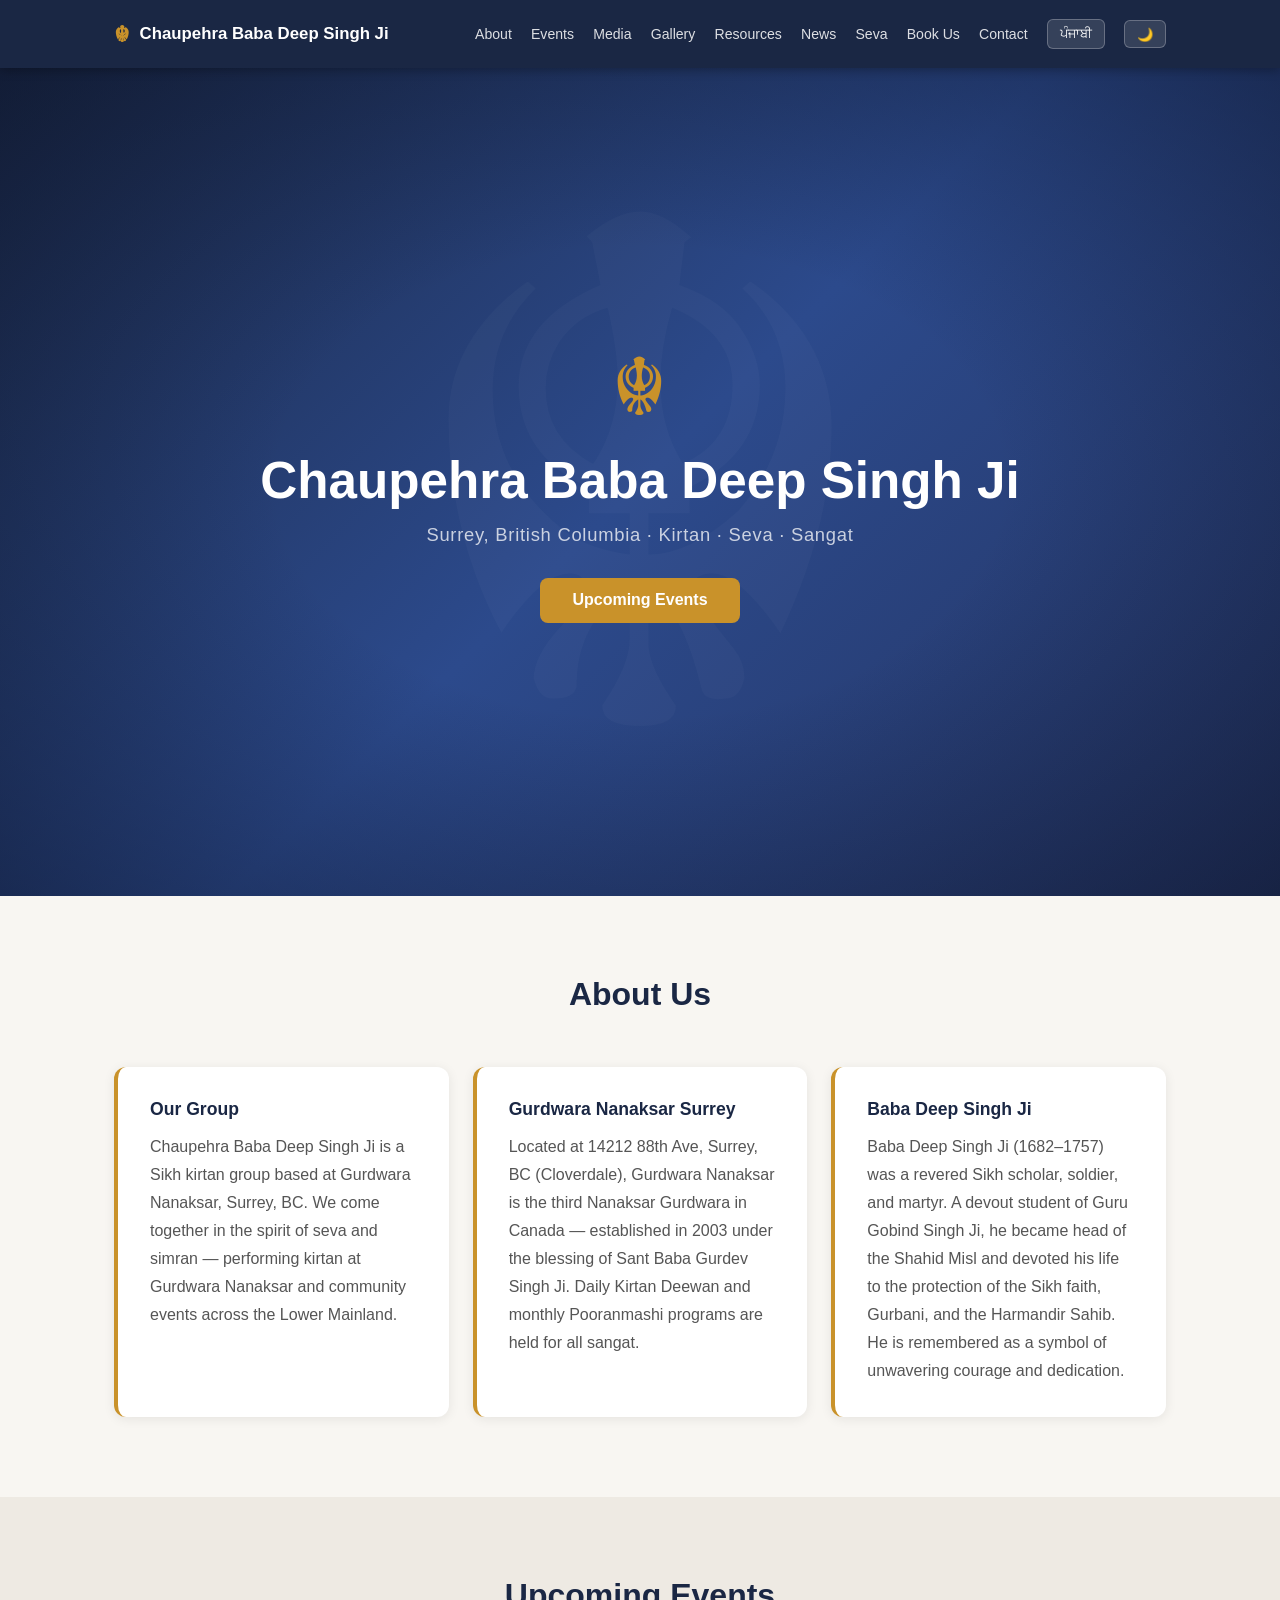
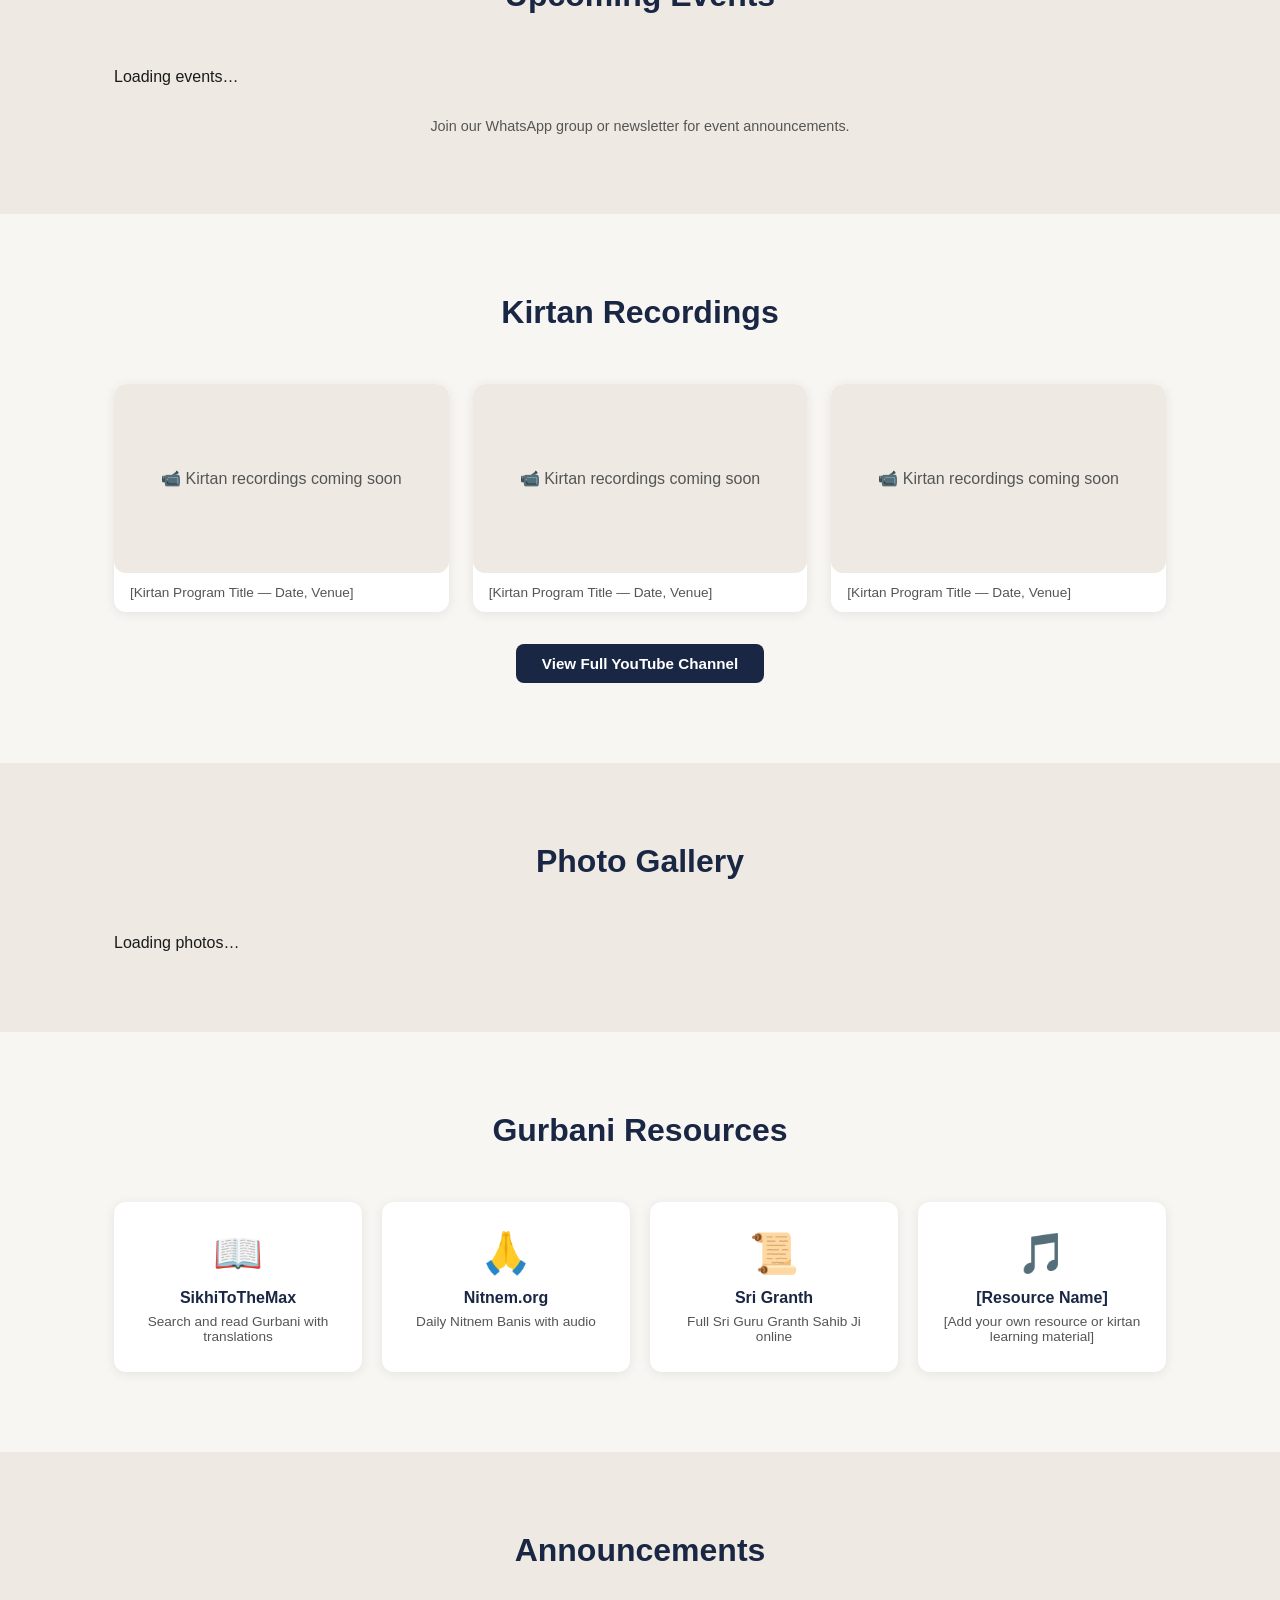
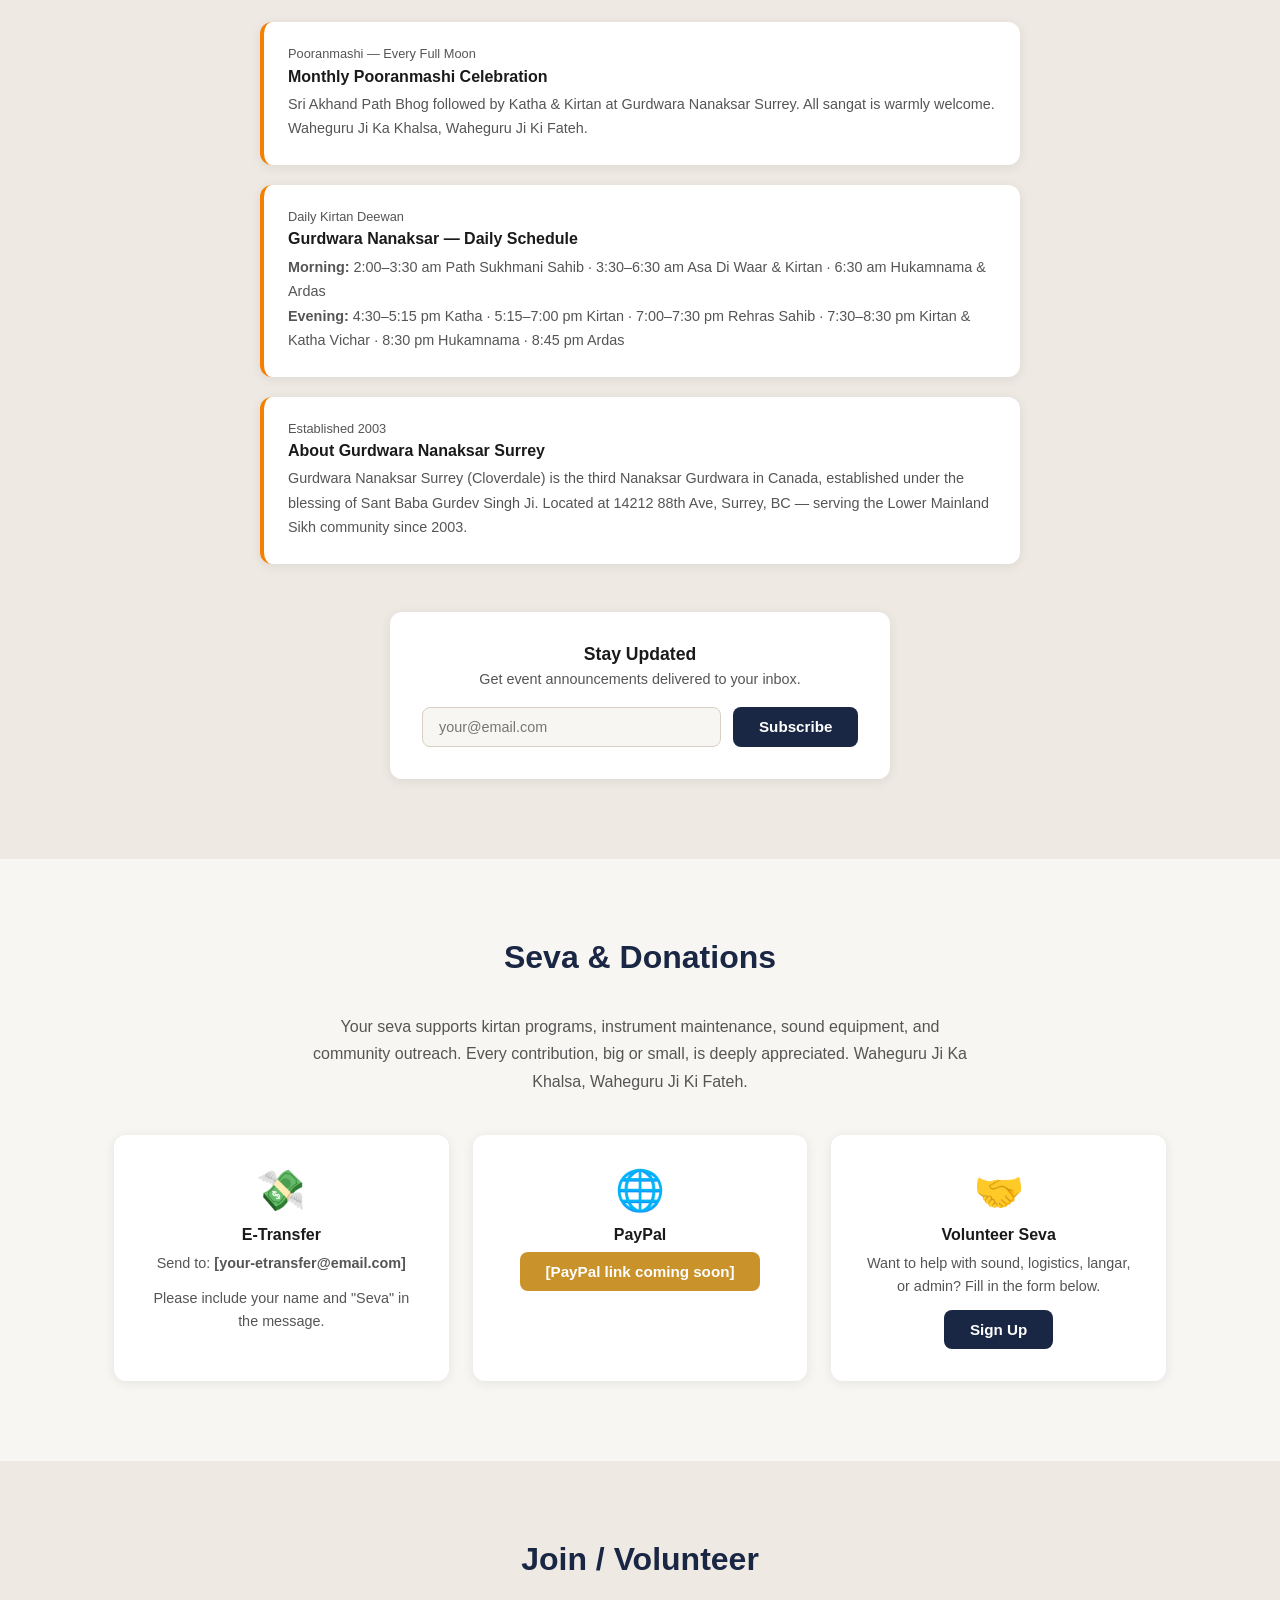
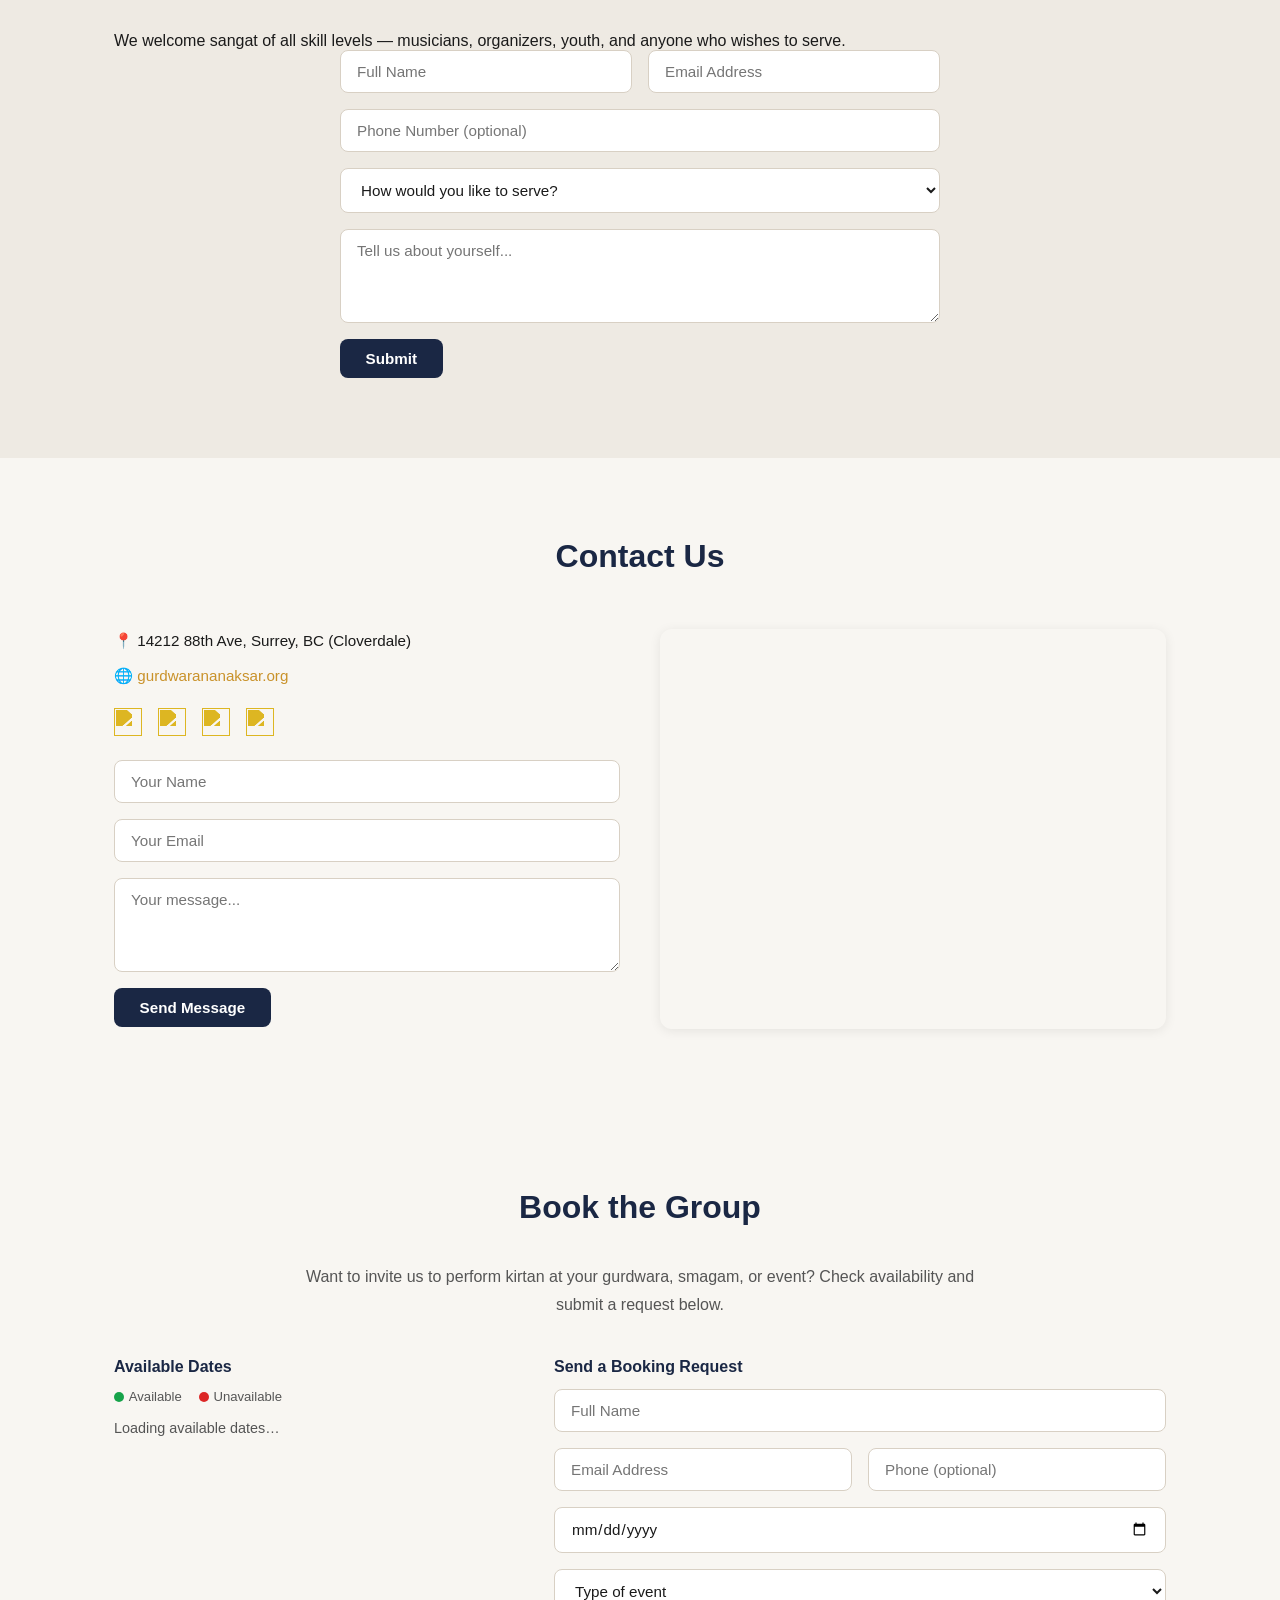
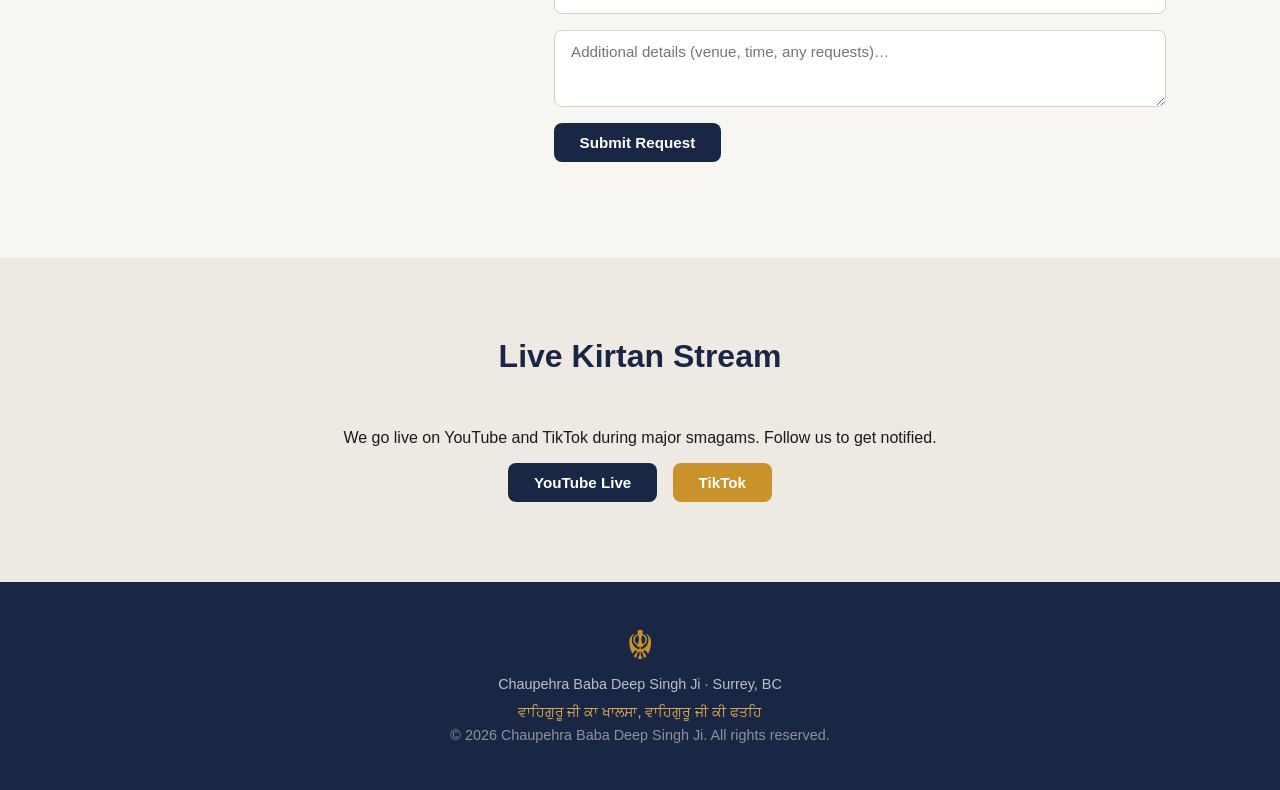
==== index.html @ d7051b62 "Add animations, Gurdwara Nanaksar real content, and scroll effects - Scroll-reveal animations (Inter" ====
<!DOCTYPE html>
<html lang="en" data-theme="light">
<head>
  <meta charset="UTF-8" />
  <meta name="viewport" content="width=device-width, initial-scale=1.0" />
  <title>Chaupehra Baba Deep Singh Ji — Surrey, BC</title>
  <meta name="description" content="Chaupehra Baba Deep Singh Ji — Sikh kirtan group based in Surrey, British Columbia. Kirtan, seva, and sangat programs across the Lower Mainland." />
  <meta property="og:title" content="Chaupehra Baba Deep Singh Ji" />
  <meta property="og:description" content="Sikh kirtan group based in Surrey, BC. Upcoming events, kirtan recordings, and community seva." />
  <meta property="og:type" content="website" />
  <meta property="og:url" content="https://chaupehrabdsji.vercel.app" />
  <link rel="canonical" href="https://chaupehrabdsji.vercel.app" />
  <link rel="icon" href="data:image/svg+xml,<svg xmlns='http://www.w3.org/2000/svg' viewBox='0 0 100 100'><text y='.9em' font-size='90'>☬</text></svg>" />
  <meta http-equiv="Content-Security-Policy" content="default-src 'self'; script-src 'self' https://esm.sh; style-src 'self' 'unsafe-inline' https://fonts.googleapis.com; font-src 'self' https://fonts.gstatic.com; img-src 'self' data: blob: https://cdn.jsdelivr.net https://*.supabase.co https://ibzxdxervfmlupmftngw.supabase.co; frame-src https://www.youtube-nocookie.com https://www.google.com; form-action https://formspree.io https://*.supabase.co; connect-src 'self' https://*.supabase.co https://esm.sh; base-uri 'self'" />
  <link rel="stylesheet" href="styles.css" />
  <link rel="preconnect" href="https://fonts.googleapis.com" />
  <link rel="preconnect" href="https://fonts.gstatic.com" crossorigin />
  <link href="https://fonts.googleapis.com/css2?family=Noto+Sans+Gurmukhi:wght@400;600;700&family=Inter:wght@400;500;600;700&display=swap" rel="stylesheet" />
</head>
<body>

<!-- ── NAV ── -->
<header class="nav-bar">
  <div class="nav-inner">
    <a href="#home" class="nav-logo">
      <span class="khanda">☬</span>
      <span class="nav-title" data-i18n="siteTitle">Chaupehra Baba Deep Singh Ji</span>
    </a>
    <button class="nav-toggle" id="navToggle" aria-label="Menu" aria-expanded="false">&#9776;</button>
    <nav class="nav-links" id="navLinks" aria-label="Main">
      <a href="#about"         data-i18n="navAbout">About</a>
      <a href="#events"        data-i18n="navEvents">Events</a>
      <a href="#media"         data-i18n="navMedia">Media</a>
      <a href="#gallery"       data-i18n="navGallery">Gallery</a>
      <a href="#resources"     data-i18n="navResources">Resources</a>
      <a href="#news"          data-i18n="navNews">News</a>
      <a href="#seva"          data-i18n="navSeva">Seva</a>
      <a href="#bookings"      data-i18n="navBookings">Book Us</a>
      <a href="#contact"       data-i18n="navContact">Contact</a>
      <button class="btn-lang" id="langToggle">ਪੰਜਾਬੀ</button>
      <button class="btn-theme" id="themeToggle" aria-label="Toggle dark mode">🌙</button>
    </nav>
  </div>
</header>

<main>
<!-- ── HERO ── -->
<section class="hero" id="home">
  <div class="hero-overlay"></div>
  <div class="hero-content">
    <div class="hero-khanda">☬</div>
    <h1 data-i18n="heroTitle">Chaupehra Baba Deep Singh Ji</h1>
    <p class="hero-sub" data-i18n="heroSub">Surrey, British Columbia · Kirtan · Seva · Sangat</p>
    <a href="#events" class="btn-primary" data-i18n="heroBtn">Upcoming Events</a>
  </div>
</section>

<!-- ── ABOUT ── -->
<section class="section" id="about">
  <div class="container">
    <h2 class="section-title" data-i18n="aboutTitle">About Us</h2>
    <div class="about-grid">
      <div class="about-card">
        <h3 data-i18n="aboutGroupTitle">Our Group</h3>
        <p data-i18n="aboutGroupText">Chaupehra Baba Deep Singh Ji is a Sikh kirtan group based at Gurdwara Nanaksar, Surrey, BC. We come together in the spirit of seva and simran — performing kirtan at Gurdwara Nanaksar and community events across the Lower Mainland.</p>
      </div>
      <div class="about-card">
        <h3>Gurdwara Nanaksar Surrey</h3>
        <p>Located at 14212 88th Ave, Surrey, BC (Cloverdale), Gurdwara Nanaksar is the third Nanaksar Gurdwara in Canada — established in 2003 under the blessing of Sant Baba Gurdev Singh Ji. Daily Kirtan Deewan and monthly Pooranmashi programs are held for all sangat.</p>
      </div>
      <div class="about-card">
        <h3 data-i18n="aboutBDSTitle">Baba Deep Singh Ji</h3>
        <p data-i18n="aboutBDSText">Baba Deep Singh Ji (1682–1757) was a revered Sikh scholar, soldier, and martyr. A devout student of Guru Gobind Singh Ji, he became head of the Shahid Misl and devoted his life to the protection of the Sikh faith, Gurbani, and the Harmandir Sahib. He is remembered as a symbol of unwavering courage and dedication.</p>
      </div>
    </div>
  </div>
</section>

<!-- ── EVENTS ── -->
<section class="section section-alt" id="events">
  <div class="container">
    <h2 class="section-title" data-i18n="eventsTitle">Upcoming Events</h2>
    <div class="events-grid" id="eventsGrid">
      <p class="events-loading">Loading events…</p>
    </div>
    <p class="events-note" data-i18n="eventsNote">Join our WhatsApp group or newsletter for event announcements.</p>
  </div>
</section>

<!-- ── MEDIA ── -->
<section class="section" id="media">
  <div class="container">
    <h2 class="section-title" data-i18n="mediaTitle">Kirtan Recordings</h2>
    <div class="media-grid">
      <!-- Replace with real YouTube video IDs when available -->
      <div class="video-wrap">
        <div class="video-placeholder">&#128249; Kirtan recordings coming soon</div>
        <p class="video-caption">[Kirtan Program Title — Date, Venue]</p>
      </div>
      <div class="video-wrap">
        <div class="video-placeholder">&#128249; Kirtan recordings coming soon</div>
        <p class="video-caption">[Kirtan Program Title — Date, Venue]</p>
      </div>
      <div class="video-wrap">
        <div class="video-placeholder">&#128249; Kirtan recordings coming soon</div>
        <p class="video-caption">[Kirtan Program Title — Date, Venue]</p>
      </div>
    </div>
    <div class="media-cta">
      <a href="https://youtube.com/@chaupehrabdsjicanada" target="_blank" rel="noopener noreferrer" class="btn-primary" data-i18n="mediaYT">View Full YouTube Channel</a>
    </div>
  </div>
</section>

<!-- ── GALLERY ── -->
<section class="section section-alt" id="gallery">
  <div class="container">
    <h2 class="section-title" data-i18n="galleryTitle">Photo Gallery</h2>
    <div class="gallery-grid" id="galleryGrid">
      <p class="gallery-loading">Loading photos…</p>
    </div>
  </div>
</section>

<!-- ── RESOURCES ── -->
<section class="section" id="resources">
  <div class="container">
    <h2 class="section-title" data-i18n="resourcesTitle">Gurbani Resources</h2>
    <div class="resources-grid">
      <a class="resource-card" href="https://www.sikhitothemax.org" target="_blank" rel="noopener noreferrer">
        <span class="resource-icon">📖</span>
        <h3>SikhiToTheMax</h3>
        <p data-i18n="resSikhiMax">Search and read Gurbani with translations</p>
      </a>
      <a class="resource-card" href="https://www.nitnem.org" target="_blank" rel="noopener noreferrer">
        <span class="resource-icon">🙏</span>
        <h3>Nitnem.org</h3>
        <p data-i18n="resNitnem">Daily Nitnem Banis with audio</p>
      </a>
      <a class="resource-card" href="https://www.srigranth.org" target="_blank" rel="noopener noreferrer">
        <span class="resource-icon">📜</span>
        <h3>Sri Granth</h3>
        <p data-i18n="resSriGranth">Full Sri Guru Granth Sahib Ji online</p>
      </a>
      <a class="resource-card" href="#" aria-disabled="true" title="Link coming soon">
        <span class="resource-icon">🎵</span>
        <h3>[Resource Name]</h3>
        <p data-i18n="resCustom">[Add your own resource or kirtan learning material]</p>
      </a>
    </div>
  </div>
</section>

<!-- ── NEWS / ANNOUNCEMENTS ── -->
<section class="section section-alt" id="news">
  <div class="container">
    <h2 class="section-title" data-i18n="newsTitle">Announcements</h2>
    <div class="news-list">
      <article class="news-card">
        <span class="news-date">Pooranmashi — Every Full Moon</span>
        <h3>Monthly Pooranmashi Celebration</h3>
        <p>Sri Akhand Path Bhog followed by Katha &amp; Kirtan at Gurdwara Nanaksar Surrey. All sangat is warmly welcome. Waheguru Ji Ka Khalsa, Waheguru Ji Ki Fateh.</p>
      </article>
      <article class="news-card">
        <span class="news-date">Daily Kirtan Deewan</span>
        <h3>Gurdwara Nanaksar — Daily Schedule</h3>
        <p><strong>Morning:</strong> 2:00–3:30 am Path Sukhmani Sahib · 3:30–6:30 am Asa Di Waar &amp; Kirtan · 6:30 am Hukamnama &amp; Ardas<br><strong>Evening:</strong> 4:30–5:15 pm Katha · 5:15–7:00 pm Kirtan · 7:00–7:30 pm Rehras Sahib · 7:30–8:30 pm Kirtan &amp; Katha Vichar · 8:30 pm Hukamnama · 8:45 pm Ardas</p>
      </article>
      <article class="news-card">
        <span class="news-date">Established 2003</span>
        <h3>About Gurdwara Nanaksar Surrey</h3>
        <p>Gurdwara Nanaksar Surrey (Cloverdale) is the third Nanaksar Gurdwara in Canada, established under the blessing of Sant Baba Gurdev Singh Ji. Located at 14212 88th Ave, Surrey, BC — serving the Lower Mainland Sikh community since 2003.</p>
      </article>
    </div>

    <!-- Newsletter Signup — powered by Formspree -->
    <div class="newsletter-box">
      <h3 data-i18n="newsletterTitle">Stay Updated</h3>
      <p data-i18n="newsletterSub">Get event announcements delivered to your inbox.</p>
      <form action="https://formspree.io/f/[YOUR_FORMSPREE_ID]" method="POST" class="newsletter-form">
        <input type="hidden" name="_subject" value="Newsletter Signup — Chaupehra BDSJ" />
        <input type="text" name="_gotcha" style="display:none" tabindex="-1" autocomplete="off" />
        <label class="sr-only" for="newsletter-email">Email address</label>
        <input id="newsletter-email" type="email" name="email" placeholder="your@email.com" required data-i18n-placeholder="newsletterPlaceholder" />
        <button type="submit" class="btn-primary" data-i18n="newsletterBtn">Subscribe</button>
      </form>
    </div>
  </div>
</section>

<!-- ── SEVA / DONATION ── -->
<section class="section" id="seva">
  <div class="container">
    <h2 class="section-title" data-i18n="sevaTitle">Seva & Donations</h2>
    <p class="section-intro" data-i18n="sevaIntro">Your seva supports kirtan programs, instrument maintenance, sound equipment, and community outreach. Every contribution, big or small, is deeply appreciated. Waheguru Ji Ka Khalsa, Waheguru Ji Ki Fateh.</p>
    <div class="seva-grid">
      <div class="seva-card">
        <span class="seva-icon">💸</span>
        <h3 data-i18n="sevaEtransfer">E-Transfer</h3>
        <p data-i18n="sevaEtransferDetail">Send to: <strong>[your-etransfer@email.com]</strong></p>
        <p data-i18n="sevaEtransferNote">Please include your name and "Seva" in the message.</p>
      </div>
      <div class="seva-card">
        <span class="seva-icon">🌐</span>
        <h3>PayPal</h3>
        <span class="btn-gold">[PayPal link coming soon]</span>
      </div>
      <div class="seva-card">
        <span class="seva-icon">🤝</span>
        <h3 data-i18n="sevaVolunteer">Volunteer Seva</h3>
        <p data-i18n="sevaVolunteerDetail">Want to help with sound, logistics, langar, or admin? Fill in the form below.</p>
        <a href="#volunteer" class="btn-primary" data-i18n="sevaVolunteerBtn">Sign Up</a>
      </div>
    </div>
  </div>
</section>

<!-- ── VOLUNTEER FORM ── -->
<section class="section section-alt" id="volunteer">
  <div class="container">
    <h2 class="section-title" data-i18n="volunteerTitle">Join / Volunteer</h2>
    <p data-i18n="volunteerIntro">We welcome sangat of all skill levels — musicians, organizers, youth, and anyone who wishes to serve.</p>
    <form action="https://formspree.io/f/[YOUR_FORMSPREE_ID]" method="POST" class="form-main">
      <input type="hidden" name="_subject" value="Volunteer Application — Chaupehra BDSJ" />
      <input type="text" name="_gotcha" style="display:none" tabindex="-1" autocomplete="off" />
      <div class="form-row">
        <label class="sr-only" for="vol-name">Full Name</label>
        <input id="vol-name" type="text"  name="name"  placeholder="Full Name"    required data-i18n-placeholder="formName" />
        <label class="sr-only" for="vol-email">Email Address</label>
        <input id="vol-email" type="email" name="email" placeholder="Email Address" required data-i18n-placeholder="formEmail" />
      </div>
      <label class="sr-only" for="vol-phone">Phone Number</label>
      <input id="vol-phone" type="tel" name="phone" placeholder="Phone Number (optional)" data-i18n-placeholder="formPhone" />
      <label class="sr-only" for="vol-role">How would you like to serve?</label>
      <select id="vol-role" name="role">
        <option value="" disabled selected data-i18n="formRoleDefault">How would you like to serve?</option>
        <option value="kirtan">Kirtan / Music</option>
        <option value="sound">Sound & AV</option>
        <option value="logistics">Logistics & Setup</option>
        <option value="langar">Langar Seva</option>
        <option value="admin">Admin / Social Media</option>
        <option value="youth">Youth Programs</option>
        <option value="other">Other</option>
      </select>
      <label class="sr-only" for="vol-message">Tell us about yourself</label>
      <textarea id="vol-message" name="message" rows="4" placeholder="Tell us about yourself..." data-i18n-placeholder="formMessage"></textarea>
      <button type="submit" class="btn-primary" data-i18n="formSubmit">Submit</button>
    </form>
  </div>
</section>

<!-- ── CONTACT ── -->
<section class="section" id="contact">
  <div class="container">
    <h2 class="section-title" data-i18n="contactTitle">Contact Us</h2>
    <div class="contact-grid">
      <div class="contact-info">
        <p>📍 14212 88th Ave, Surrey, BC (Cloverdale)</p>
        <p>🌐 <a href="https://gurdwarananaksar.org/english/surrey_e.html" target="_blank" rel="noopener noreferrer">gurdwarananaksar.org</a></p>
        <div class="social-links">
          <a href="https://instagram.com/chaupehrabdsjicanada" target="_blank" rel="noopener noreferrer" aria-label="Instagram">
            <img src="https://cdn.jsdelivr.net/npm/simple-icons@v11/icons/instagram.svg" alt="" class="social-icon" />
          </a>
          <a href="https://youtube.com/@chaupehrabdsjicanada" target="_blank" rel="noopener noreferrer" aria-label="YouTube">
            <img src="https://cdn.jsdelivr.net/npm/simple-icons@v11/icons/youtube.svg" alt="" class="social-icon" />
          </a>
          <a href="https://www.tiktok.com/@chaupehrabdsjicanada" target="_blank" rel="noopener noreferrer" aria-label="TikTok">
            <img src="https://cdn.jsdelivr.net/npm/simple-icons@v11/icons/tiktok.svg" alt="" class="social-icon" />
          </a>
          <a href="#whatsapp-qr" aria-label="WhatsApp Group" class="whatsapp-trigger">
            <img src="https://cdn.jsdelivr.net/npm/simple-icons@v11/icons/whatsapp.svg" alt="" class="social-icon" />
          </a>
        </div>

        <!-- WhatsApp QR popup -->
        <div class="whatsapp-qr-box" id="whatsapp-qr">
          <p style="font-size:0.85rem;color:var(--text-sub);margin-bottom:0.5rem;">Scan to join the WhatsApp group</p>
          <img src="assets/whatsapp-qr.jpg" alt="WhatsApp group QR code — ChaupehraBDSjiCanada" style="width:160px;border-radius:8px;" />
          <p style="font-size:0.8rem;color:var(--text-sub);margin-top:0.4rem;font-weight:600;">ChaupehraBDSjiCanada</p>
        </div>

        <!-- Contact Form -->
        <form action="https://formspree.io/f/[YOUR_FORMSPREE_ID]" method="POST" class="form-main" style="margin-top:1.5rem;">
          <input type="hidden" name="_subject" value="Contact — Chaupehra BDSJ" />
          <input type="text" name="_gotcha" style="display:none" tabindex="-1" autocomplete="off" />
          <label class="sr-only" for="contact-name">Your Name</label>
          <input id="contact-name" type="text"  name="name"    placeholder="Your Name"    required data-i18n-placeholder="formName" />
          <label class="sr-only" for="contact-email">Your Email</label>
          <input id="contact-email" type="email" name="email"   placeholder="Your Email"   required data-i18n-placeholder="formEmail" />
          <label class="sr-only" for="contact-message">Your Message</label>
          <textarea id="contact-message" name="message" rows="4"  placeholder="Your message..." required data-i18n-placeholder="formMessage"></textarea>
          <button type="submit" class="btn-primary" data-i18n="formSubmit">Send Message</button>
        </form>
      </div>

      <!-- Google Maps embed — no API key needed -->
      <div class="map-wrap">
        <iframe
          src="https://www.google.com/maps/embed?pb=!1m18!1m12!1m3!1d2608.5!2d-122.7279!3d49.1629!2m3!1f0!2f0!3f0!3m2!1i1024!2i768!4f13.1!3m3!1m2!1s0x5485d8b0f2b0f0f1%3A0x1!2s14212+88+Ave%2C+Surrey%2C+BC!5e0!3m2!1sen!2sca!4v1"
          width="100%" height="100%" style="border:0;" allowfullscreen="" loading="lazy"
          referrerpolicy="strict-origin-when-cross-origin"
          sandbox="allow-scripts allow-same-origin allow-popups"
          title="Surrey BC Map">
        </iframe>
      </div>
    </div>
  </div>
</section>

<!-- ── BOOKINGS ── -->
<section class="section" id="bookings">
  <div class="container">
    <h2 class="section-title" data-i18n="bookingsTitle">Book the Group</h2>
    <p class="section-intro" data-i18n="bookingsIntro">Want to invite us to perform kirtan at your gurdwara, smagam, or event? Check availability and submit a request below.</p>

    <div class="booking-grid">
      <div class="booking-calendar-wrap">
        <h3 class="booking-sub" data-i18n="bookingsCalTitle">Available Dates</h3>
        <p class="booking-legend">
          <span class="dot dot-available"></span> <span data-i18n="bookingsAvail">Available</span>
          &nbsp;&nbsp;
          <span class="dot dot-blocked"></span> <span data-i18n="bookingsBlocked">Unavailable</span>
        </p>
        <div id="availableDatesList" class="available-dates-list">
          <p class="dates-loading" data-i18n="bookingsLoadingDates">Loading available dates…</p>
        </div>
      </div>

      <div class="booking-form-wrap">
        <h3 class="booking-sub" data-i18n="bookingsFormTitle">Send a Booking Request</h3>
        <form id="bookingForm" class="form-main" novalidate>
          <label class="sr-only" for="bk-name">Full Name</label>
          <input id="bk-name" type="text" name="name" placeholder="Full Name" required data-i18n-placeholder="formName" />

          <div class="form-row">
            <label class="sr-only" for="bk-email">Email</label>
            <input id="bk-email" type="email" name="email" placeholder="Email Address" required data-i18n-placeholder="formEmail" />
            <label class="sr-only" for="bk-phone">Phone</label>
            <input id="bk-phone" type="tel" name="phone" placeholder="Phone (optional)" data-i18n-placeholder="formPhone" />
          </div>

          <label class="sr-only" for="bk-date">Requested Date</label>
          <input id="bk-date" type="date" name="event_date" required />

          <label class="sr-only" for="bk-type">Event Type</label>
          <select id="bk-type" name="event_type">
            <option value="" disabled selected data-i18n="bookingsEventType">Type of event</option>
            <option value="Gurdwara Kirtan">Gurdwara Kirtan</option>
            <option value="Smagam">Smagam</option>
            <option value="Akhand Path">Akhand Path</option>
            <option value="Wedding / Anand Karaj">Wedding / Anand Karaj</option>
            <option value="Antim Ardas">Antim Ardas</option>
            <option value="Community Event">Community Event</option>
            <option value="Other">Other</option>
          </select>

          <label class="sr-only" for="bk-msg">Message</label>
          <textarea id="bk-msg" name="message" rows="3" placeholder="Additional details (venue, time, any requests)…" data-i18n-placeholder="bookingsMsg"></textarea>

          <button type="submit" class="btn-primary" data-i18n="formSubmit">Submit Request</button>
          <p class="form-status" id="bookingStatus"></p>
        </form>
      </div>
    </div>
  </div>
</section>

<!-- ── LIVE STREAM BANNER ── -->
<section class="section section-alt" id="live">
  <div class="container" style="text-align:center;">
    <h2 class="section-title" data-i18n="liveTitle">Live Kirtan Stream</h2>
    <p data-i18n="liveSub">We go live on YouTube and TikTok during major smagams. Follow us to get notified.</p>
    <div class="live-links">
      <a href="https://youtube.com/@chaupehrabdsjicanada" target="_blank" rel="noopener noreferrer" class="btn-primary" data-i18n="liveYT">YouTube Live</a>
      <a href="https://www.tiktok.com/@chaupehrabdsjicanada" target="_blank" rel="noopener noreferrer" class="btn-gold" data-i18n="liveTT">TikTok</a>
    </div>
  </div>
</section>

</main>

<!-- ── FOOTER ── -->
<footer class="footer">
  <div class="footer-inner">
    <span class="khanda footer-khanda">☬</span>
    <p data-i18n="footerLine1">Chaupehra Baba Deep Singh Ji · Surrey, BC</p>
    <p class="footer-fateh">ਵਾਹਿਗੁਰੂ ਜੀ ਕਾ ਖਾਲਸਾ, ਵਾਹਿਗੁਰੂ ਜੀ ਕੀ ਫਤਹਿ</p>
    <p class="footer-copy" data-i18n="footerCopy">© 2026 Chaupehra Baba Deep Singh Ji. All rights reserved.</p>
  </div>
</footer>

<script type="module" src="script.js"></script>
</body>
</html>
---- styles.css ----
/* ── CSS Custom Properties ── */
:root {
  --navy:     #1a2744;
  --navy-mid: #243360;
  --gold:     #c9922a;
  --gold-lt:  #e8b055;
  --saffron:  #f77f00;
  --white:    #ffffff;
  --bg:       #f8f6f2;
  --bg-alt:   #eeeae3;
  --surface:  #ffffff;
  --text:     #1a1a1a;
  --text-sub: #555555;
  --border:   #d8d0c4;
  --shadow:   0 2px 12px rgba(0,0,0,0.08);
  --radius:   12px;
  --nav-h:    68px;
}

[data-theme="dark"] {
  --bg:      #0f1623;
  --bg-alt:  #161f30;
  --surface: #1c2a3e;
  --text:    #f0ece4;
  --text-sub:#a0a8b8;
  --border:  #2a3a54;
  --shadow:  0 2px 12px rgba(0,0,0,0.4);
}

/* ── Reset ── */
*, *::before, *::after { box-sizing: border-box; margin: 0; padding: 0; }
html { scroll-behavior: smooth; font-size: 16px; }
body {
  font-family: 'Inter', sans-serif;
  background: var(--bg);
  color: var(--text);
  transition: background 0.3s, color 0.3s;
}
a { color: var(--gold); text-decoration: none; }
a:hover { text-decoration: underline; }
img { max-width: 100%; display: block; }

/* Gurmukhi text gets the right font */
html[lang="pa"] body, html[lang="pa"] *, .footer-fateh { font-family: 'Noto Sans Gurmukhi', sans-serif; }

/* ── Utility ── */
.container { max-width: 1100px; margin: 0 auto; padding: 0 1.5rem; }
.sr-only { position: absolute; width: 1px; height: 1px; padding: 0; margin: -1px; overflow: hidden; clip: rect(0,0,0,0); white-space: nowrap; border: 0; }
.btn-primary {
  display: inline-block;
  background: var(--navy);
  color: var(--white);
  padding: 0.7rem 1.6rem;
  border-radius: 8px;
  font-weight: 600;
  font-size: 0.95rem;
  border: none;
  cursor: pointer;
  transition: background 0.2s, transform 0.1s;
}
.btn-primary:hover { background: var(--navy-mid); transform: translateY(-1px); text-decoration: none; }
.btn-primary:focus-visible { outline: 2px solid var(--gold); outline-offset: 3px; }
.btn-gold {
  display: inline-block;
  background: var(--gold);
  color: var(--white);
  padding: 0.7rem 1.6rem;
  border-radius: 8px;
  font-weight: 600;
  font-size: 0.95rem;
  border: none;
  cursor: pointer;
  transition: background 0.2s, transform 0.1s;
}
.btn-gold:hover { background: var(--gold-lt); transform: translateY(-1px); text-decoration: none; }
.btn-gold:focus-visible { outline: 2px solid var(--gold); outline-offset: 3px; }

/* ── NAV ── */
.nav-bar {
  position: sticky;
  top: 0;
  z-index: 100;
  background: var(--navy);
  height: var(--nav-h);
  box-shadow: 0 2px 10px rgba(0,0,0,0.3);
}
.nav-inner {
  max-width: 1100px;
  margin: 0 auto;
  padding: 0 1.5rem;
  height: 100%;
  display: flex;
  align-items: center;
  justify-content: space-between;
}
.nav-logo {
  display: flex;
  align-items: center;
  gap: 0.6rem;
  color: var(--white);
  font-weight: 700;
  font-size: 1.05rem;
  text-decoration: none;
}
.khanda { font-size: 1.4rem; color: var(--gold); }
.nav-title { color: var(--white); }
.nav-links {
  display: flex;
  align-items: center;
  gap: 1.2rem;
}
.nav-links a {
  color: rgba(255,255,255,0.85);
  font-size: 0.88rem;
  font-weight: 500;
  transition: color 0.2s;
  text-decoration: none;
}
.nav-links a:hover { color: var(--gold-lt); }
.nav-links a:focus-visible { outline: 2px solid var(--gold); outline-offset: 3px; }
.btn-lang, .btn-theme {
  background: rgba(255,255,255,0.12);
  color: var(--white);
  border: 1px solid rgba(255,255,255,0.25);
  border-radius: 6px;
  padding: 0.35rem 0.75rem;
  font-size: 0.82rem;
  cursor: pointer;
  font-family: 'Noto Sans Gurmukhi', 'Inter', sans-serif;
  transition: background 0.2s;
}
.btn-lang:hover, .btn-theme:hover { background: rgba(255,255,255,0.22); }
.btn-lang:focus-visible, .btn-theme:focus-visible { outline: 2px solid var(--gold); outline-offset: 3px; }
.nav-toggle {
  display: none;
  background: none;
  border: none;
  color: var(--white);
  font-size: 1.5rem;
  cursor: pointer;
}

/* ── HERO ── */
.hero {
  position: relative;
  min-height: 92vh;
  display: flex;
  align-items: center;
  justify-content: center;
  text-align: center;
  background: linear-gradient(135deg, var(--navy) 0%, #2c4a8c 50%, var(--navy-mid) 100%);
  overflow: hidden;
}
.hero::before {
  content: '☬';
  position: absolute;
  font-size: 55vw;
  color: rgba(255,255,255,0.025);
  pointer-events: none;
  user-select: none;
  line-height: 1;
}
.hero-overlay {
  position: absolute; inset: 0;
  background: radial-gradient(ellipse at center, transparent 40%, rgba(10,18,40,0.5) 100%);
}
.hero-content {
  position: relative;
  z-index: 2;
  padding: 2rem 1.5rem;
}
.hero-khanda {
  font-size: 5rem;
  color: var(--gold);
  margin-bottom: 1rem;
  animation: float 3s ease-in-out infinite;
}
@keyframes float {
  0%, 100% { transform: translateY(0); }
  50%       { transform: translateY(-10px); }
}
.hero h1 {
  font-size: clamp(1.8rem, 5vw, 3.2rem);
  font-weight: 700;
  color: var(--white);
  margin-bottom: 0.75rem;
  line-height: 1.2;
}
.hero-sub {
  font-size: 1.15rem;
  color: rgba(255,255,255,0.75);
  margin-bottom: 2rem;
  letter-spacing: 0.04em;
}
.hero .btn-primary {
  background: var(--gold);
  font-size: 1rem;
  padding: 0.85rem 2rem;
}
.hero .btn-primary:hover { background: var(--gold-lt); }

/* ── SECTIONS ── */
#home, #about, #events, #media, #gallery, #resources, #news, #seva, #volunteer, #contact, #live {
  scroll-margin-top: var(--nav-h);
}
.section { padding: 5rem 0; }
.section-alt { background: var(--bg-alt); }
.section-title {
  text-align: center;
  font-size: clamp(1.5rem, 3vw, 2rem);
  font-weight: 700;
  color: var(--navy);
  margin-bottom: 2.5rem;
  position: relative;
}
[data-theme="dark"] .section-title { color: var(--gold-lt); }
.section-title::after {
  content: '';
  display: block;
  width: 56px;
  height: 4px;
  background: var(--gold);
  border-radius: 2px;
  margin: 0.6rem auto 0;
}
.section-intro {
  text-align: center;
  max-width: 680px;
  margin: -1rem auto 2.5rem;
  color: var(--text-sub);
  line-height: 1.7;
}

/* ── ABOUT ── */
.about-grid {
  display: grid;
  grid-template-columns: repeat(auto-fit, minmax(300px, 1fr));
  gap: 1.5rem;
}
.about-card {
  background: var(--surface);
  border-radius: var(--radius);
  padding: 2rem;
  box-shadow: var(--shadow);
  border-left: 4px solid var(--gold);
}
.about-card h3 {
  color: var(--navy);
  margin-bottom: 0.85rem;
  font-size: 1.1rem;
}
[data-theme="dark"] .about-card h3 { color: var(--gold-lt); }
.about-card p { color: var(--text-sub); line-height: 1.75; }

/* ── EVENTS ── */
.events-grid {
  display: grid;
  grid-template-columns: repeat(auto-fit, minmax(280px, 1fr));
  gap: 1.5rem;
}
.event-card {
  background: var(--surface);
  border-radius: var(--radius);
  padding: 1.5rem;
  box-shadow: var(--shadow);
  display: flex;
  gap: 1.25rem;
  align-items: flex-start;
  transition: transform 0.2s;
}
.event-card:hover { transform: translateY(-3px); }
.event-date {
  background: var(--navy);
  color: var(--white);
  border-radius: 8px;
  padding: 0.6rem 0.9rem;
  text-align: center;
  min-width: 60px;
  flex-shrink: 0;
}
.event-month { display: block; font-size: 0.75rem; font-weight: 700; letter-spacing: 0.1em; color: var(--gold-lt); }
.event-day   { display: block; font-size: 1.6rem; font-weight: 700; line-height: 1.1; }
.event-info h3 { font-size: 1rem; font-weight: 600; margin-bottom: 0.4rem; }
.event-info p  { font-size: 0.85rem; color: var(--text-sub); line-height: 1.6; }
.events-note   { text-align: center; margin-top: 2rem; color: var(--text-sub); font-size: 0.9rem; }

/* ── MEDIA ── */
.media-grid {
  display: grid;
  grid-template-columns: repeat(auto-fit, minmax(300px, 1fr));
  gap: 1.5rem;
}
.video-wrap {
  background: var(--surface);
  border-radius: var(--radius);
  overflow: hidden;
  box-shadow: var(--shadow);
}
.video-wrap iframe { width: 100%; aspect-ratio: 16/9; display: block; }
.video-caption { padding: 0.75rem 1rem; font-size: 0.85rem; color: var(--text-sub); }
.media-cta { text-align: center; margin-top: 2rem; }

/* ── GALLERY ── */
.gallery-grid {
  display: grid;
  grid-template-columns: repeat(auto-fill, minmax(200px, 1fr));
  gap: 1rem;
}
.gallery-placeholder {
  background: var(--surface);
  border-radius: var(--radius);
  aspect-ratio: 4/3;
  display: flex;
  align-items: center;
  justify-content: center;
  font-size: 2rem;
  color: var(--text-sub);
  box-shadow: var(--shadow);
  overflow: hidden;
  cursor: pointer;
  transition: transform 0.2s;
}
.gallery-grid img {
  display: block;
  width: 100%;
  height: 100%;
  object-fit: cover;
  border-radius: var(--radius);
  cursor: pointer;
  transition: transform 0.2s;
}
.gallery-placeholder:hover, .gallery-grid img:hover { transform: scale(1.03); }

/* ── RESOURCES ── */
.resources-grid {
  display: grid;
  grid-template-columns: repeat(auto-fit, minmax(220px, 1fr));
  gap: 1.25rem;
}
.resource-card {
  background: var(--surface);
  border-radius: var(--radius);
  padding: 1.75rem 1.5rem;
  box-shadow: var(--shadow);
  text-align: center;
  transition: transform 0.2s, box-shadow 0.2s;
  color: var(--text);
  text-decoration: none;
  display: block;
}
.resource-card:hover { transform: translateY(-4px); box-shadow: 0 8px 24px rgba(0,0,0,0.12); text-decoration: none; }
.resource-card:focus-visible { outline: 2px solid var(--gold); outline-offset: 3px; }
.resource-icon { font-size: 2.5rem; display: block; margin-bottom: 0.75rem; }
.resource-card h3 { font-size: 1rem; font-weight: 700; margin-bottom: 0.4rem; color: var(--navy); }
[data-theme="dark"] .resource-card h3 { color: var(--gold-lt); }
.resource-card p { font-size: 0.85rem; color: var(--text-sub); }

/* ── NEWS ── */
.news-list { display: flex; flex-direction: column; gap: 1.25rem; max-width: 760px; margin: 0 auto; }
.news-card {
  background: var(--surface);
  border-radius: var(--radius);
  padding: 1.5rem;
  box-shadow: var(--shadow);
  border-left: 4px solid var(--saffron);
}
.news-date { font-size: 0.8rem; color: var(--text-sub); font-weight: 500; margin-bottom: 0.4rem; display: block; }
.news-card h3 { font-size: 1rem; font-weight: 600; margin-bottom: 0.4rem; }
.news-card p  { font-size: 0.9rem; color: var(--text-sub); line-height: 1.7; }

.newsletter-box {
  max-width: 500px;
  margin: 3rem auto 0;
  background: var(--surface);
  border-radius: var(--radius);
  padding: 2rem;
  box-shadow: var(--shadow);
  text-align: center;
}
.newsletter-box h3 { margin-bottom: 0.4rem; font-size: 1.1rem; }
.newsletter-box p  { color: var(--text-sub); font-size: 0.9rem; margin-bottom: 1.25rem; }
.newsletter-form { display: flex; gap: 0.75rem; flex-wrap: wrap; }
.newsletter-form input {
  flex: 1;
  min-width: 180px;
  padding: 0.65rem 1rem;
  border: 1px solid var(--border);
  border-radius: 8px;
  font-size: 0.9rem;
  background: var(--bg);
  color: var(--text);
}

/* ── SEVA ── */
.seva-grid {
  display: grid;
  grid-template-columns: repeat(auto-fit, minmax(240px, 1fr));
  gap: 1.5rem;
}
.seva-card {
  background: var(--surface);
  border-radius: var(--radius);
  padding: 2rem;
  box-shadow: var(--shadow);
  text-align: center;
}
.seva-icon { font-size: 2.5rem; display: block; margin-bottom: 0.75rem; }
.seva-card h3 { font-size: 1rem; font-weight: 700; margin-bottom: 0.5rem; }
.seva-card p  { font-size: 0.9rem; color: var(--text-sub); margin-bottom: 0.75rem; line-height: 1.6; }

/* ── FORMS ── */
.form-main {
  display: flex;
  flex-direction: column;
  gap: 1rem;
  max-width: 600px;
  margin: 0 auto;
}
.form-row { display: flex; gap: 1rem; }
.form-row input { flex: 1; }
.form-main input,
.form-main select,
.form-main textarea {
  width: 100%;
  padding: 0.75rem 1rem;
  border: 1px solid var(--border);
  border-radius: 8px;
  font-size: 0.95rem;
  background: var(--surface);
  color: var(--text);
  font-family: 'Inter', sans-serif;
  transition: border-color 0.2s;
}
.form-main input:focus,
.form-main select:focus,
.form-main textarea:focus {
  outline: 2px solid var(--gold);
  outline-offset: 2px;
  border-color: var(--gold);
}

.newsletter-form input:focus-visible {
  outline: 2px solid var(--gold);
  outline-offset: 2px;
}
.form-main button { align-self: flex-start; }

/* ── CONTACT ── */
.contact-grid {
  display: grid;
  grid-template-columns: 1fr 1fr;
  gap: 2.5rem;
  align-items: start;
}
.contact-info p { margin-bottom: 0.65rem; font-size: 0.95rem; line-height: 1.6; }
.contact-info a { color: var(--gold); }
.social-links { display: flex; gap: 1rem; margin-top: 1.25rem; margin-bottom: 0.5rem; }
.social-icon { width: 28px; height: 28px; filter: brightness(0) saturate(100%) invert(60%) sepia(80%) saturate(400%) hue-rotate(10deg); transition: transform 0.2s, filter 0.2s; }
.social-icon:hover { transform: scale(1.2); filter: brightness(0) saturate(100%) invert(70%) sepia(80%) saturate(600%) hue-rotate(10deg); }
.map-wrap { border-radius: var(--radius); overflow: hidden; height: 400px; box-shadow: var(--shadow); }

/* ── WHATSAPP QR ── */
.whatsapp-trigger { cursor: pointer; }
.whatsapp-trigger:focus-visible { outline: 2px solid var(--gold); outline-offset: 3px; }
.whatsapp-qr-box {
  background: var(--surface);
  border: 1px solid var(--border);
  border-radius: var(--radius);
  padding: 1rem;
  margin-top: 0.75rem;
  display: none;
  text-align: center;
  box-shadow: var(--shadow);
}

/* ── LIVE STREAM ── */
.live-links { display: flex; gap: 1rem; justify-content: center; flex-wrap: wrap; margin-top: 1rem; }

/* ── FOOTER ── */
.footer {
  background: var(--navy);
  color: rgba(255,255,255,0.7);
  padding: 2.5rem 1.5rem;
  text-align: center;
}
.footer-inner { max-width: 700px; margin: 0 auto; }
.footer-khanda { font-size: 2.5rem; color: var(--gold); display: block; margin-bottom: 0.5rem; }
.footer p { font-size: 0.9rem; margin-bottom: 0.4rem; }
.footer-fateh { color: var(--gold-lt); font-size: 1rem; margin: 0.75rem 0; }
.footer-copy   { font-size: 0.78rem; opacity: 0.7; }

/* ── RESPONSIVE ── */
@media (max-width: 768px) {
  .nav-toggle { display: block; }
  .nav-links {
    display: none;
    background: var(--navy);
    flex-direction: column;
    padding: 1.25rem 1.5rem;
    gap: 1rem;
    border-top: 1px solid rgba(255,255,255,0.1);
  }
  .nav-links.open { display: flex; position: fixed; top: var(--nav-h); left: 0; right: 0; }
  .contact-grid { grid-template-columns: 1fr; }
  .map-wrap { height: 260px; }
  .form-row { flex-direction: column; }
}

/* ── VIDEO PLACEHOLDER ── */
.video-placeholder {
  width: 100%;
  aspect-ratio: 16/9;
  display: flex;
  align-items: center;
  justify-content: center;
  background: var(--bg-alt);
  color: var(--text-sub);
  font-size: 1rem;
  border-radius: var(--radius);
  text-align: center;
}

/* ── BOOKINGS ── */
.booking-grid {
  display: grid;
  grid-template-columns: 1fr 1.5fr;
  gap: 2rem;
  align-items: start;
}
.booking-sub {
  font-size: 1rem;
  font-weight: 600;
  margin-bottom: 0.85rem;
  color: var(--navy);
}
[data-theme="dark"] .booking-sub { color: var(--gold-lt); }
.booking-legend {
  font-size: 0.82rem;
  color: var(--text-sub);
  display: flex;
  align-items: center;
  gap: 0.3rem;
  margin-bottom: 1rem;
}
.dot {
  width: 10px; height: 10px;
  border-radius: 50%;
  display: inline-block;
  flex-shrink: 0;
}
.dot-available { background: #16a34a; }
.dot-blocked   { background: #dc2626; }
.available-dates-list {
  display: flex;
  flex-wrap: wrap;
  gap: 0.5rem;
}
.date-chip {
  padding: 0.4rem 0.85rem;
  border-radius: 20px;
  font-size: 0.82rem;
  font-weight: 500;
  cursor: pointer;
  border: 2px solid transparent;
  transition: transform 0.1s, box-shadow 0.1s;
}
.date-chip.available {
  background: #dcfce7;
  color: #15803d;
  border-color: #86efac;
}
.date-chip.available:hover {
  transform: translateY(-1px);
  box-shadow: 0 2px 6px rgba(22,163,74,0.2);
}
.date-chip.available.selected {
  background: #15803d;
  color: #fff;
  border-color: #15803d;
}
.date-chip.blocked {
  background: #fee2e2;
  color: #991b1b;
  border-color: #fca5a5;
  cursor: default;
  opacity: 0.7;
}
.dates-loading { color: var(--text-sub); font-size: 0.9rem; }
.booking-form-wrap .form-main { max-width: 100%; }

@media (max-width: 768px) {
  .booking-grid { grid-template-columns: 1fr; }
}

/* ── WHATSAPP QR ── */
.whatsapp-qr-box {
  background: var(--surface);
  border: 1px solid var(--border);
  border-radius: var(--radius);
  padding: 1rem;
  margin-top: 0.75rem;
  display: none;
  text-align: center;
  box-shadow: var(--shadow);
}

/* ── SCROLL REVEAL ── */
.reveal {
  opacity: 0;
  transform: translateY(32px);
  transition: opacity 0.65s ease, transform 0.65s ease;
}
.reveal.visible {
  opacity: 1;
  transform: translateY(0);
}
.reveal-left {
  opacity: 0;
  transform: translateX(-32px);
  transition: opacity 0.65s ease, transform 0.65s ease;
}
.reveal-left.visible {
  opacity: 1;
  transform: translateX(0);
}
.reveal-scale {
  opacity: 0;
  transform: scale(0.92);
  transition: opacity 0.55s ease, transform 0.55s ease;
}
.reveal-scale.visible {
  opacity: 1;
  transform: scale(1);
}

/* stagger children */
.stagger > * { opacity: 0; transform: translateY(24px); transition: opacity 0.5s ease, transform 0.5s ease; }
.stagger.visible > *:nth-child(1) { opacity: 1; transform: none; transition-delay: 0s; }
.stagger.visible > *:nth-child(2) { opacity: 1; transform: none; transition-delay: 0.1s; }
.stagger.visible > *:nth-child(3) { opacity: 1; transform: none; transition-delay: 0.2s; }
.stagger.visible > *:nth-child(4) { opacity: 1; transform: none; transition-delay: 0.3s; }
.stagger.visible > *:nth-child(5) { opacity: 1; transform: none; transition-delay: 0.4s; }
.stagger.visible > *:nth-child(6) { opacity: 1; transform: none; transition-delay: 0.5s; }

/* ── HERO PARTICLES ── */
.hero-particles {
  position: absolute;
  inset: 0;
  pointer-events: none;
  overflow: hidden;
}
.hero-particles span {
  position: absolute;
  width: 6px;
  height: 6px;
  border-radius: 50%;
  background: var(--gold);
  opacity: 0;
  animation: particle-rise 6s ease-in infinite;
}
.hero-particles span:nth-child(1)  { left: 10%; animation-delay: 0s;    width: 4px;  height: 4px; }
.hero-particles span:nth-child(2)  { left: 20%; animation-delay: 1s;    width: 6px;  height: 6px; }
.hero-particles span:nth-child(3)  { left: 30%; animation-delay: 2s;    width: 3px;  height: 3px; }
.hero-particles span:nth-child(4)  { left: 40%; animation-delay: 0.5s;  width: 5px;  height: 5px; }
.hero-particles span:nth-child(5)  { left: 50%; animation-delay: 1.5s;  width: 4px;  height: 4px; }
.hero-particles span:nth-child(6)  { left: 60%; animation-delay: 2.5s;  width: 6px;  height: 6px; }
.hero-particles span:nth-child(7)  { left: 70%; animation-delay: 0.8s;  width: 3px;  height: 3px; }
.hero-particles span:nth-child(8)  { left: 80%; animation-delay: 1.8s;  width: 5px;  height: 5px; }
.hero-particles span:nth-child(9)  { left: 88%; animation-delay: 3s;    width: 4px;  height: 4px; }
.hero-particles span:nth-child(10) { left: 95%; animation-delay: 0.3s;  width: 3px;  height: 3px; }

@keyframes particle-rise {
  0%   { transform: translateY(100vh) scale(0); opacity: 0; }
  10%  { opacity: 0.7; }
  90%  { opacity: 0.4; }
  100% { transform: translateY(-20px) scale(1); opacity: 0; }
}

/* ── NAV SCROLL GLASS ── */
.nav-bar.scrolled {
  background: rgba(26, 39, 68, 0.92);
  backdrop-filter: blur(12px);
  -webkit-backdrop-filter: blur(12px);
  box-shadow: 0 2px 20px rgba(0,0,0,0.4);
}

/* ── CARD HOVER GLOW ── */
.about-card, .event-card, .seva-card, .resource-card, .news-card {
  transition: transform 0.25s ease, box-shadow 0.25s ease;
}
.about-card:hover, .seva-card:hover, .news-card:hover {
  transform: translateY(-5px);
  box-shadow: 0 12px 32px rgba(201,146,42,0.15);
}
.event-card:hover {
  transform: translateY(-5px);
  box-shadow: 0 12px 32px rgba(201,146,42,0.18);
}

/* ── SECTION TITLE ANIMATE ── */
.section-title::after {
  transform: scaleX(0);
  transform-origin: left;
  transition: transform 0.5s ease 0.3s;
}
.section-title.visible::after {
  transform: scaleX(1);
}

/* ── HERO CONTENT ENTRANCE ── */
.hero-content {
  animation: hero-enter 1s ease both;
}
@keyframes hero-enter {
  from { opacity: 0; transform: translateY(30px); }
  to   { opacity: 1; transform: translateY(0); }
}

/* ── PULSE BADGE (live indicator) ── */
.live-badge {
  display: inline-flex;
  align-items: center;
  gap: 0.4rem;
  background: #dc2626;
  color: #fff;
  font-size: 0.75rem;
  font-weight: 700;
  padding: 0.25rem 0.7rem;
  border-radius: 20px;
  letter-spacing: 0.08em;
  text-transform: uppercase;
  margin-bottom: 1rem;
}
.live-badge::before {
  content: '';
  width: 8px; height: 8px;
  border-radius: 50%;
  background: #fff;
  animation: pulse-dot 1.2s ease infinite;
}
@keyframes pulse-dot {
  0%, 100% { opacity: 1; transform: scale(1); }
  50%       { opacity: 0.4; transform: scale(0.7); }
}

/* ── GALLERY IMAGE ZOOM ── */
.gallery-grid img {
  transition: transform 0.35s ease, box-shadow 0.35s ease;
}
.gallery-grid img:hover {
  transform: scale(1.06);
  box-shadow: 0 8px 28px rgba(0,0,0,0.22);
}

@media (prefers-reduced-motion: reduce) {
  *, *::before, *::after { animation: none !important; transition: none !important; }
}
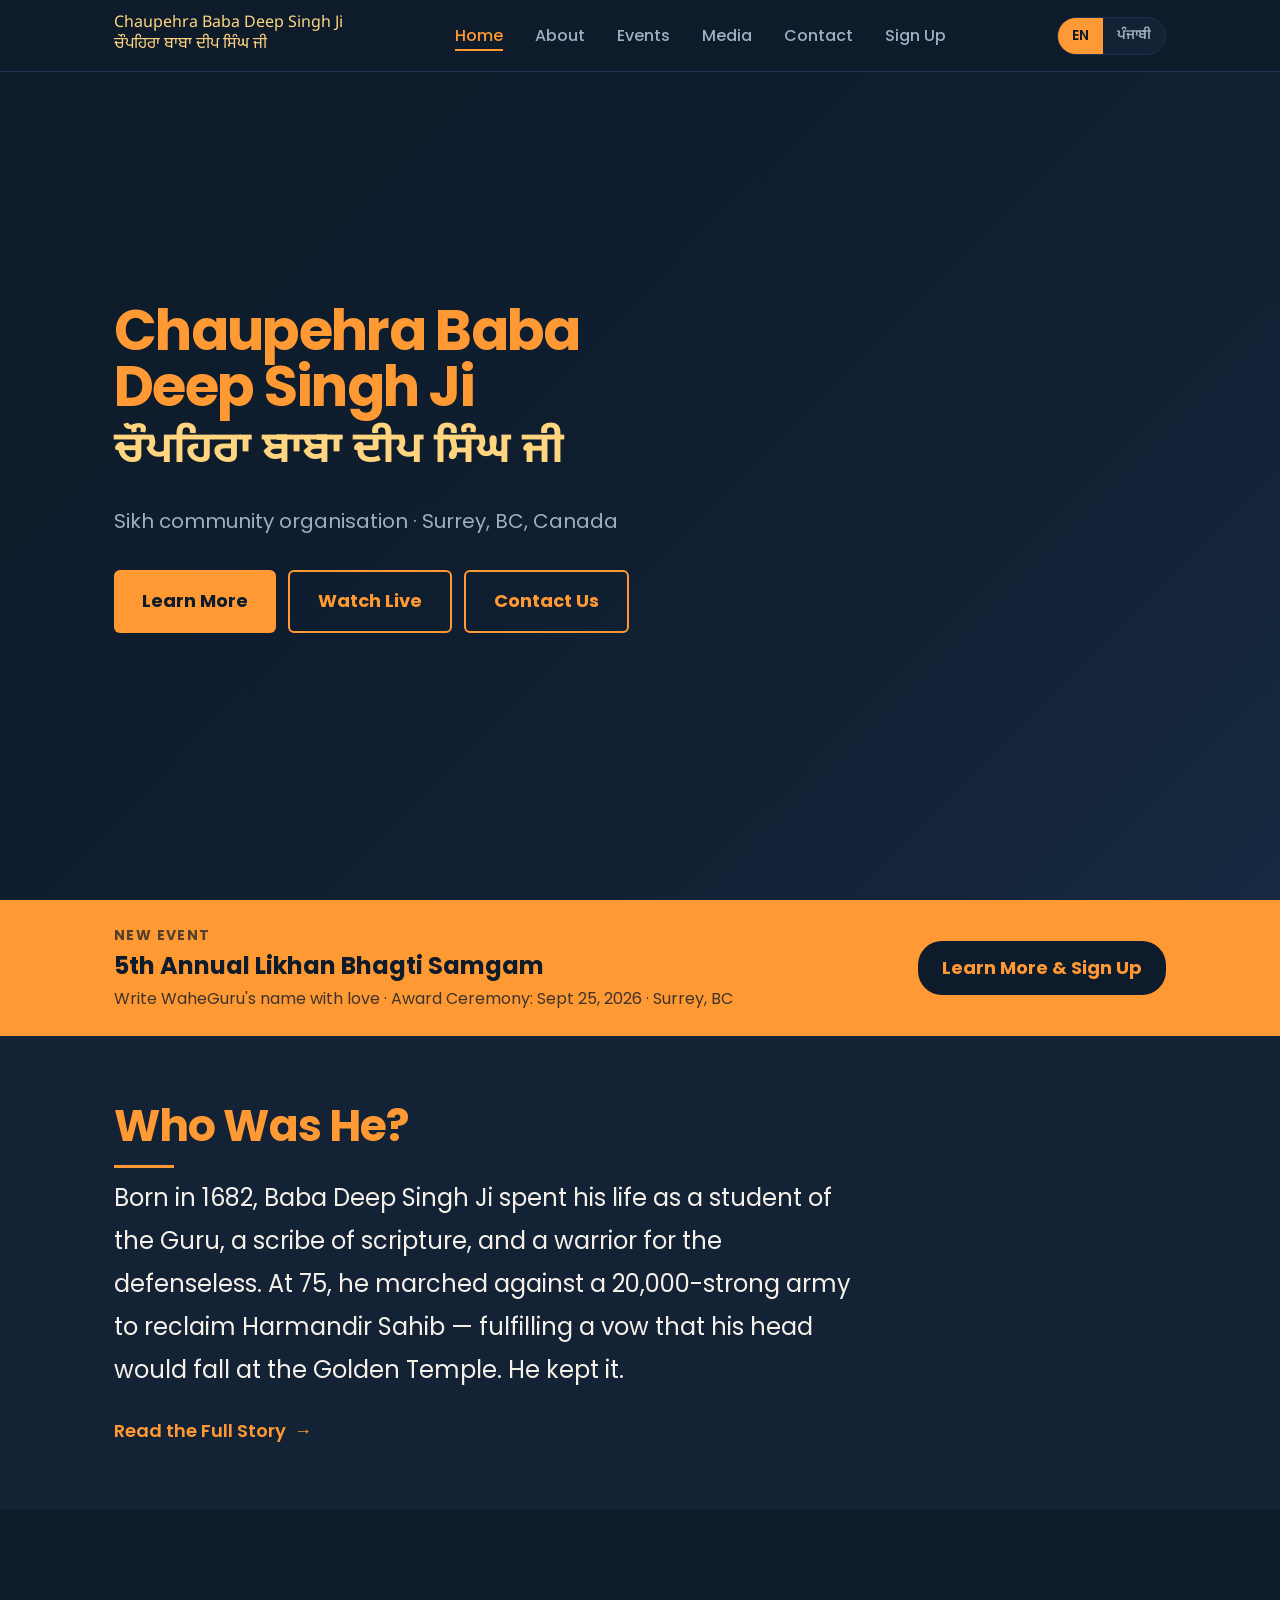
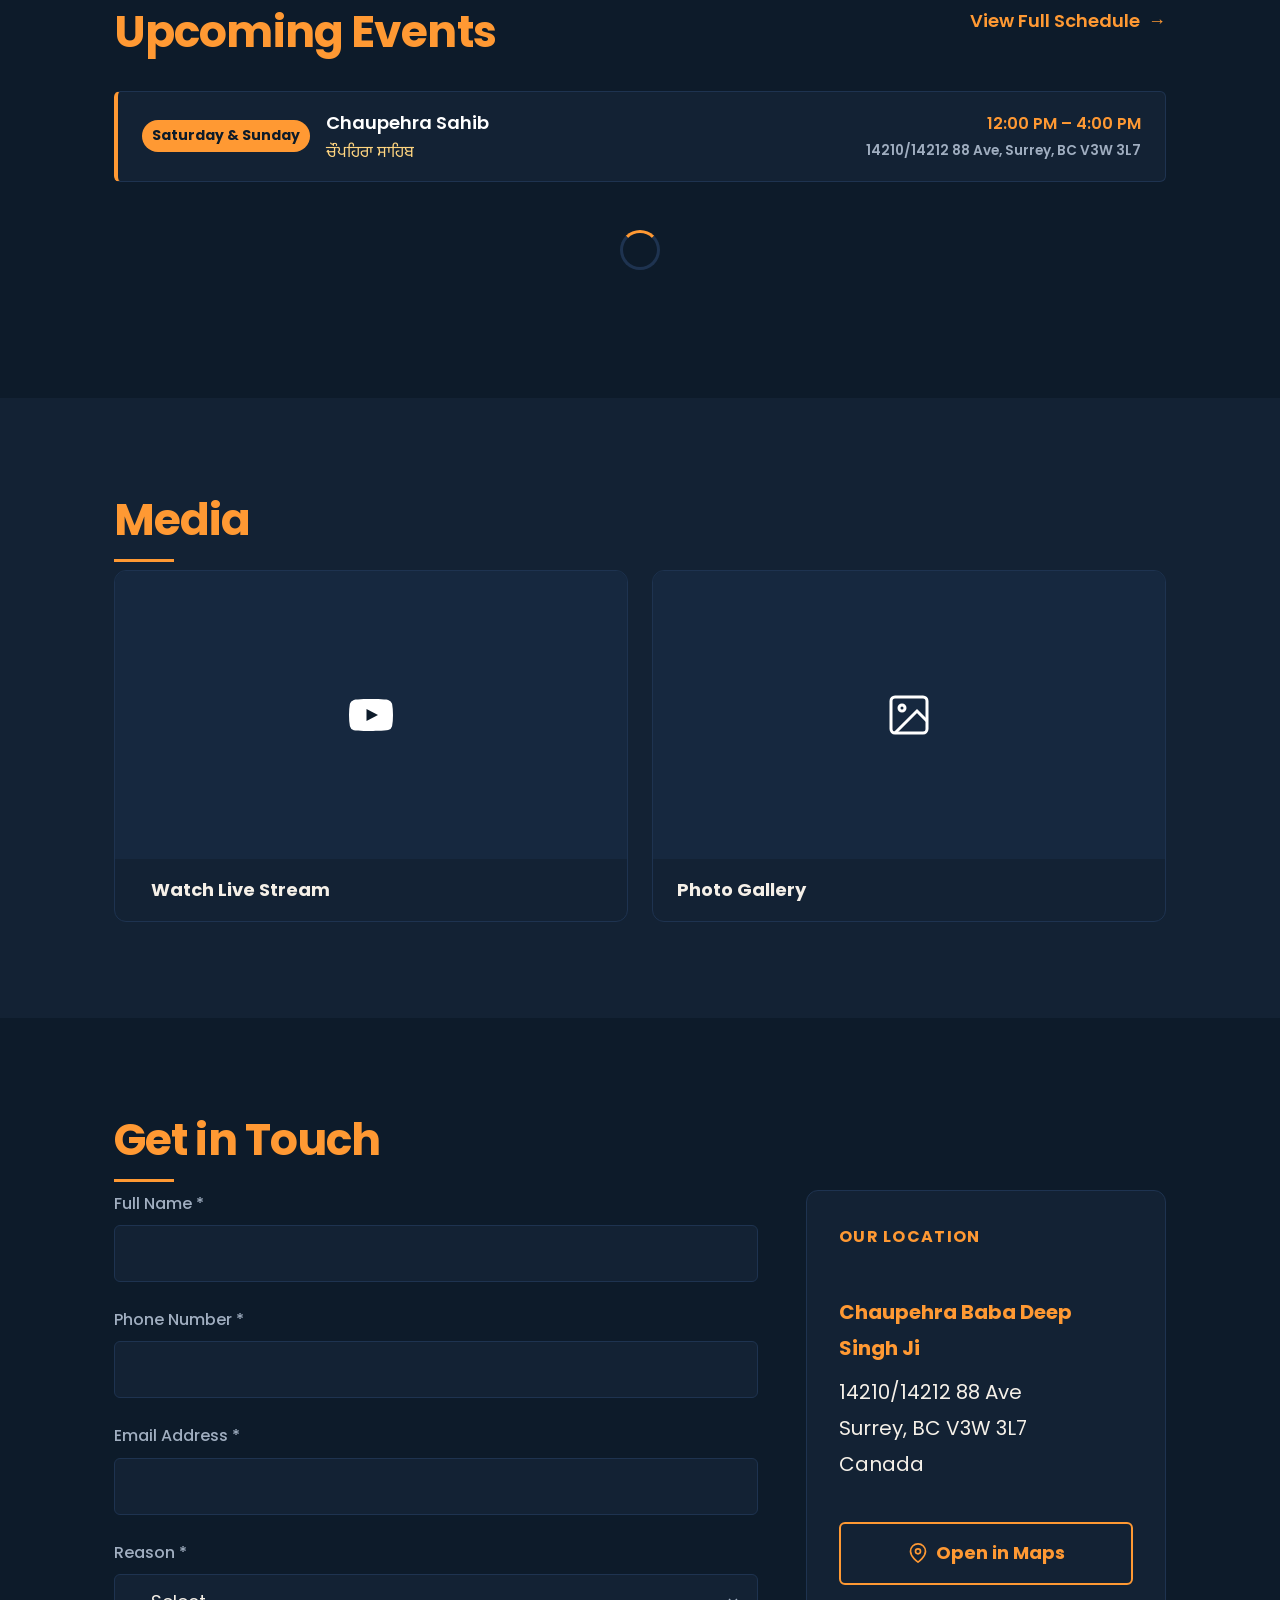
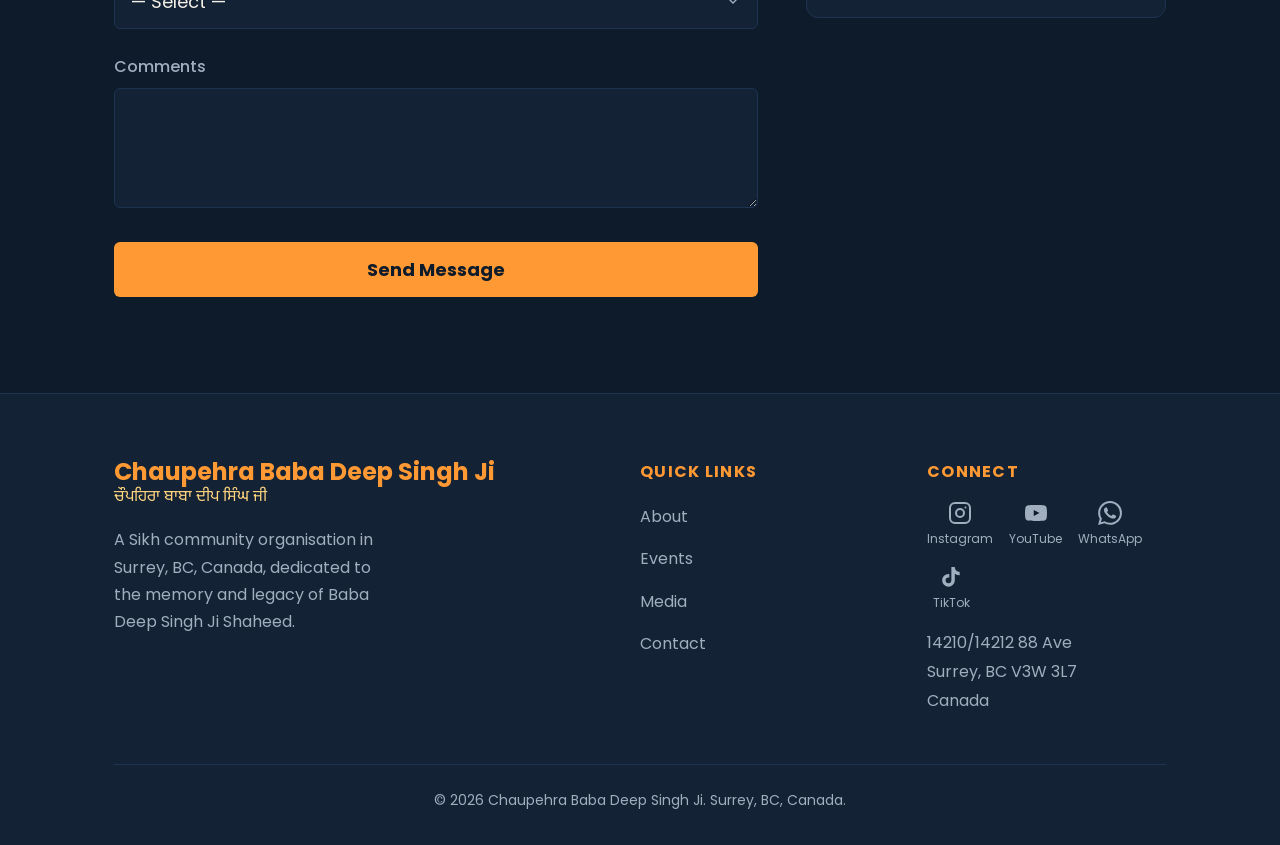
==== commit 35cd32b5: "Add Likhan Bhagti signup page, home banner, and nav tab - New likhanbhagti.html page with event info" ====
--- a/index.html
+++ b/index.html
@@ -1,394 +1,359 @@
 <!DOCTYPE html>
-<html lang="en" data-theme="light">
+<html lang="en">
 <head>
   <meta charset="UTF-8" />
   <meta name="viewport" content="width=device-width, initial-scale=1.0" />
   <title>Chaupehra Baba Deep Singh Ji — Surrey, BC</title>
-  <meta name="description" content="Chaupehra Baba Deep Singh Ji — Sikh kirtan group based in Surrey, British Columbia. Kirtan, seva, and sangat programs across the Lower Mainland." />
-  <meta property="og:title" content="Chaupehra Baba Deep Singh Ji" />
-  <meta property="og:description" content="Sikh kirtan group based in Surrey, BC. Upcoming events, kirtan recordings, and community seva." />
-  <meta property="og:type" content="website" />
-  <meta property="og:url" content="https://chaupehrabdsji.vercel.app" />
-  <link rel="canonical" href="https://chaupehrabdsji.vercel.app" />
-  <link rel="icon" href="data:image/svg+xml,<svg xmlns='http://www.w3.org/2000/svg' viewBox='0 0 100 100'><text y='.9em' font-size='90'>☬</text></svg>" />
-  <meta http-equiv="Content-Security-Policy" content="default-src 'self'; script-src 'self' https://esm.sh; style-src 'self' 'unsafe-inline' https://fonts.googleapis.com; font-src 'self' https://fonts.gstatic.com; img-src 'self' data: blob: https://cdn.jsdelivr.net https://*.supabase.co https://ibzxdxervfmlupmftngw.supabase.co; frame-src https://www.youtube-nocookie.com https://www.google.com; form-action https://formspree.io https://*.supabase.co; connect-src 'self' https://*.supabase.co https://esm.sh; base-uri 'self'" />
-  <link rel="stylesheet" href="styles.css" />
-  <link rel="preconnect" href="https://fonts.googleapis.com" />
-  <link rel="preconnect" href="https://fonts.gstatic.com" crossorigin />
-  <link href="https://fonts.googleapis.com/css2?family=Noto+Sans+Gurmukhi:wght@400;600;700&family=Inter:wght@400;500;600;700&display=swap" rel="stylesheet" />
+  <meta name="description" content="Chaupehra Baba Deep Singh Ji — Sikh community organisation in Surrey, BC, Canada." />
+  <link rel="stylesheet" href="css/global.css" />
+  <link rel="stylesheet" href="css/home.css" />
 </head>
 <body>
 
-<!-- ── NAV ── -->
-<header class="nav-bar">
-  <div class="nav-inner">
-    <a href="#home" class="nav-logo">
-      <span class="khanda">☬</span>
-      <span class="nav-title" data-i18n="siteTitle">Chaupehra Baba Deep Singh Ji</span>
-    </a>
-    <button class="nav-toggle" id="navToggle" aria-label="Menu" aria-expanded="false">&#9776;</button>
-    <nav class="nav-links" id="navLinks" aria-label="Main">
-      <a href="#about"         data-i18n="navAbout">About</a>
-      <a href="#events"        data-i18n="navEvents">Events</a>
-      <a href="#media"         data-i18n="navMedia">Media</a>
-      <a href="#gallery"       data-i18n="navGallery">Gallery</a>
-      <a href="#resources"     data-i18n="navResources">Resources</a>
-      <a href="#news"          data-i18n="navNews">News</a>
-      <a href="#seva"          data-i18n="navSeva">Seva</a>
-      <a href="#bookings"      data-i18n="navBookings">Book Us</a>
-      <a href="#contact"       data-i18n="navContact">Contact</a>
-      <button class="btn-lang" id="langToggle">ਪੰਜਾਬੀ</button>
-      <button class="btn-theme" id="themeToggle" aria-label="Toggle dark mode">🌙</button>
-    </nav>
-  </div>
-</header>
-
-<main>
+<div id="nav-placeholder"></div>
+
 <!-- ── HERO ── -->
-<section class="hero" id="home">
+<section class="hero" aria-label="Welcome">
+  <div class="hero-carousel" id="hero-carousel">
+    <div class="hero-carousel-track" id="hero-track">
+      <div class="hero-slide hero-slide--fallback active"></div>
+    </div>
+  </div>
   <div class="hero-overlay"></div>
-  <div class="hero-content">
-    <div class="hero-khanda">☬</div>
-    <h1 data-i18n="heroTitle">Chaupehra Baba Deep Singh Ji</h1>
-    <p class="hero-sub" data-i18n="heroSub">Surrey, British Columbia · Kirtan · Seva · Sangat</p>
-    <a href="#events" class="btn-primary" data-i18n="heroBtn">Upcoming Events</a>
-  </div>
-</section>
-
-<!-- ── ABOUT ── -->
-<section class="section" id="about">
+  <div class="hero-content container">
+    <div class="hero-text">
+      <h1 class="hero-title">
+        <span class="hero-title-en" data-en="Chaupehra Baba Deep Singh Ji" data-pa="ਚੌਪਹਿਰਾ ਬਾਬਾ ਦੀਪ ਸਿੰਘ ਜੀ">Chaupehra Baba Deep Singh Ji</span>
+        
+        <span class="hero-title-pa gurmukhi" data-en="ਚੌਪਹਿਰਾ ਬਾਬਾ ਦੀਪ ਸਿੰਘ ਜੀ" data-pa="Chaupehra Baba Deep Singh Ji">ਚੌਪਹਿਰਾ ਬਾਬਾ ਦੀਪ ਸਿੰਘ ਜੀ</span>
+      </h1>
+      <p class="hero-tagline" data-en="Sikh community organisation · Surrey, BC, Canada" data-pa="ਸਿੱਖ ਭਾਈਚਾਰਕ ਸੰਸਥਾ · ਸਰੀ, ਬੀ.ਸੀ., ਕੈਨੇਡਾ">
+        Sikh community organisation · Surrey, BC, Canada
+      </p>
+      <div class="hero-ctas">
+        <a href="about.html" class="btn btn-primary" data-en="Learn More" data-pa="ਹੋਰ ਜਾਣੋ">Learn More</a>
+        <a href="media.html" class="btn btn-secondary" data-en="Watch Live" data-pa="ਲਾਈਵ ਦੇਖੋ">Watch Live</a>
+        <a href="#contact-home" class="btn btn-secondary" data-en="Contact Us" data-pa="ਸੰਪਰਕ ਕਰੋ">Contact Us</a>
+      </div>
+    </div>
+    <div class="hero-portrait" aria-hidden="true">
+      <img src="assets/baba-deep-singh.png" alt="" />
+    </div>
+  </div>
+  <div class="hero-dots" id="hero-dots" aria-hidden="true"></div>
+</section>
+
+<!-- ── LIKHAN BHAGTI BANNER ── -->
+<a href="likhanbhagti.html" class="lb-home-banner" aria-label="Learn more and sign up for Likhan Bhagti Samgam">
+  <div class="lb-home-banner-inner container">
+    <div class="lb-home-banner-text">
+      <span class="lb-home-banner-tag" data-en="New Event" data-pa="ਨਵਾਂ ਸਮਾਗਮ">New Event</span>
+      <p class="lb-home-banner-title" data-en="5th Annual Likhan Bhagti Samgam" data-pa="5ਵਾਂ ਸਾਲਾਨਾ ਲਿਖਣ ਭਗਤੀ ਸਮਾਗਮ">5th Annual Likhan Bhagti Samgam</p>
+      <p class="lb-home-banner-sub" data-en="Write WaheGuru's name with love · Award Ceremony: Sept 25, 2026 · Surrey, BC" data-pa="ਵਾਹਿਗੁਰੂ ਦਾ ਨਾਮ ਪਿਆਰ ਨਾਲ ਲਿਖੋ · ਇਨਾਮ ਸਮਾਰੋਹ: 25 ਸਤੰਬਰ 2026 · ਸਰੀ, ਬੀ.ਸੀ.">Write WaheGuru's name with love &nbsp;·&nbsp; Award Ceremony: Sept 25, 2026 &nbsp;·&nbsp; Surrey, BC</p>
+    </div>
+    <span class="lb-home-banner-btn" data-en="Learn More &amp; Sign Up" data-pa="ਹੋਰ ਜਾਣੋ ਅਤੇ ਰਜਿਸਟਰ ਕਰੋ">Learn More &amp; Sign Up →</span>
+  </div>
+</a>
+
+<!-- ── ABOUT SNIPPET ── -->
+<section class="section section--mid home-about">
   <div class="container">
-    <h2 class="section-title" data-i18n="aboutTitle">About Us</h2>
-    <div class="about-grid">
-      <div class="about-card">
-        <h3 data-i18n="aboutGroupTitle">Our Group</h3>
-        <p data-i18n="aboutGroupText">Chaupehra Baba Deep Singh Ji is a Sikh kirtan group based at Gurdwara Nanaksar, Surrey, BC. We come together in the spirit of seva and simran — performing kirtan at Gurdwara Nanaksar and community events across the Lower Mainland.</p>
-      </div>
-      <div class="about-card">
-        <h3>Gurdwara Nanaksar Surrey</h3>
-        <p>Located at 14212 88th Ave, Surrey, BC (Cloverdale), Gurdwara Nanaksar is the third Nanaksar Gurdwara in Canada — established in 2003 under the blessing of Sant Baba Gurdev Singh Ji. Daily Kirtan Deewan and monthly Pooranmashi programs are held for all sangat.</p>
-      </div>
-      <div class="about-card">
-        <h3 data-i18n="aboutBDSTitle">Baba Deep Singh Ji</h3>
-        <p data-i18n="aboutBDSText">Baba Deep Singh Ji (1682–1757) was a revered Sikh scholar, soldier, and martyr. A devout student of Guru Gobind Singh Ji, he became head of the Shahid Misl and devoted his life to the protection of the Sikh faith, Gurbani, and the Harmandir Sahib. He is remembered as a symbol of unwavering courage and dedication.</p>
-      </div>
-    </div>
-  </div>
-</section>
-
-<!-- ── EVENTS ── -->
-<section class="section section-alt" id="events">
+    <h2 class="section-title" data-en="Who Was He?" data-pa="ਉਹ ਕੌਣ ਸਨ?">Who Was He?</h2>
+    <p class="home-about-text" data-en="Born in 1682, Baba Deep Singh Ji spent his life as a student of the Guru, a scribe of scripture, and a warrior for the defenseless. At 75, he marched against a 20,000-strong army to reclaim Harmandir Sahib — fulfilling a vow that his head would fall at the Golden Temple. He kept it." data-pa="1682 ਵਿੱਚ ਜਨਮੇ, ਬਾਬਾ ਦੀਪ ਸਿੰਘ ਜੀ ਨੇ ਆਪਣੀ ਜ਼ਿੰਦਗੀ ਗੁਰੂ ਦੇ ਵਿਦਿਆਰਥੀ, ਗ੍ਰੰਥ ਦੇ ਲਿਖਾਰੀ ਅਤੇ ਕਮਜ਼ੋਰਾਂ ਦੇ ਯੋਧੇ ਵਜੋਂ ਬਿਤਾਈ। 75 ਸਾਲ ਦੀ ਉਮਰ ਵਿੱਚ, ਉਨ੍ਹਾਂ ਨੇ ਹਰਿਮੰਦਰ ਸਾਹਿਬ ਲਈ ਸ਼ਹਾਦਤ ਦਿੱਤੀ।">
+      Born in 1682, Baba Deep Singh Ji spent his life as a student of the Guru, a scribe of scripture, and a warrior for the defenseless. At 75, he marched against a 20,000-strong army to reclaim Harmandir Sahib — fulfilling a vow that his head would fall at the Golden Temple. He kept it.
+    </p>
+    <a href="about.html" class="link-arrow mt-6" style="display:inline-flex;" data-en="Read the Full Story" data-pa="ਪੂਰੀ ਕਹਾਣੀ ਪੜ੍ਹੋ">Read the Full Story</a>
+  </div>
+</section>
+
+<!-- ── UPCOMING EVENTS ── -->
+<section class="section home-events" id="home-events">
   <div class="container">
-    <h2 class="section-title" data-i18n="eventsTitle">Upcoming Events</h2>
-    <div class="events-grid" id="eventsGrid">
-      <p class="events-loading">Loading events…</p>
-    </div>
-    <p class="events-note" data-i18n="eventsNote">Join our WhatsApp group or newsletter for event announcements.</p>
-  </div>
-</section>
-
-<!-- ── MEDIA ── -->
-<section class="section" id="media">
+    <div class="section-header-row">
+      <h2 class="section-title" data-en="Upcoming Events" data-pa="ਆਉਣ ਵਾਲੇ ਸਮਾਗਮ">Upcoming Events</h2>
+      <a href="events.html" class="link-arrow" data-en="View Full Schedule" data-pa="ਪੂਰਾ ਪ੍ਰੋਗਰਾਮ">View Full Schedule</a>
+    </div>
+    <!-- Recurring Chaupehra Sahib banner -->
+    <div class="chaupehra-recurring" id="chaupehra-recurring-home">
+      <div class="chaupehra-recurring-left">
+        <span class="chaupehra-recurring-badge" id="recurring-badge-home">Every Sat &amp; Sun</span>
+        <div class="chaupehra-recurring-name">
+          <strong data-en="Chaupehra Sahib" data-pa="ਚੌਪਹਿਰਾ ਸਾਹਿਬ">Chaupehra Sahib</strong>
+          <span class="gurmukhi" data-en="ਚੌਪਹਿਰਾ ਸਾਹਿਬ" data-pa="Chaupehra Sahib">ਚੌਪਹਿਰਾ ਸਾਹਿਬ</span>
+        </div>
+      </div>
+      <div class="chaupehra-recurring-time">
+        <span>12:00 PM – 4:00 PM</span>
+        <span class="text-muted" style="font-size:0.85em;">14210/14212 88 Ave, Surrey, BC V3W 3L7</span>
+      </div>
+    </div>
+
+    <div id="home-events-list">
+      <div class="events-loading"><div class="spinner"></div></div>
+    </div>
+  </div>
+</section>
+
+<!-- ── MEDIA PREVIEW ── -->
+<section class="section section--mid home-media">
   <div class="container">
-    <h2 class="section-title" data-i18n="mediaTitle">Kirtan Recordings</h2>
-    <div class="media-grid">
-      <!-- Replace with real YouTube video IDs when available -->
-      <div class="video-wrap">
-        <div class="video-placeholder">&#128249; Kirtan recordings coming soon</div>
-        <p class="video-caption">[Kirtan Program Title — Date, Venue]</p>
-      </div>
-      <div class="video-wrap">
-        <div class="video-placeholder">&#128249; Kirtan recordings coming soon</div>
-        <p class="video-caption">[Kirtan Program Title — Date, Venue]</p>
-      </div>
-      <div class="video-wrap">
-        <div class="video-placeholder">&#128249; Kirtan recordings coming soon</div>
-        <p class="video-caption">[Kirtan Program Title — Date, Venue]</p>
-      </div>
-    </div>
-    <div class="media-cta">
-      <a href="https://youtube.com/@chaupehrabdsjicanada" target="_blank" rel="noopener noreferrer" class="btn-primary" data-i18n="mediaYT">View Full YouTube Channel</a>
-    </div>
-  </div>
-</section>
-
-<!-- ── GALLERY ── -->
-<section class="section section-alt" id="gallery">
+    <h2 class="section-title" data-en="Media" data-pa="ਮੀਡੀਆ">Media</h2>
+    <div class="home-media-grid">
+      <a href="media.html#livestream" class="home-media-tile" aria-label="Watch latest stream">
+        <div class="home-media-tile-img" id="home-stream-thumb">
+          <div class="home-media-tile-overlay">
+            <svg width="48" height="48" viewBox="0 0 24 24" fill="currentColor" aria-hidden="true"><path d="M22.54 6.42a2.78 2.78 0 00-1.95-1.96C18.88 4 12 4 12 4s-6.88 0-8.59.46A2.78 2.78 0 001.46 6.42 29 29 0 001 12a29 29 0 00.46 5.58A2.78 2.78 0 003.41 19.6C5.12 20 12 20 12 20s6.88 0 8.59-.46a2.78 2.78 0 001.95-1.95A29 29 0 0023 12a29 29 0 00-.46-5.58z"/><polygon points="9.75 15.02 15.5 12 9.75 8.98 9.75 15.02" fill="#0D1B2A"/></svg>
+          </div>
+        </div>
+        <div class="home-media-tile-label">
+          <span id="home-live-badge"></span>
+          <span data-en="Watch Live Stream" data-pa="ਲਾਈਵ ਸਟ੍ਰੀਮ ਦੇਖੋ">Watch Live Stream</span>
+        </div>
+      </a>
+      <a href="media.html#gallery" class="home-media-tile" aria-label="View photo gallery">
+        <div class="home-media-tile-img" id="home-gallery-thumb">
+          <div class="home-media-tile-overlay">
+            <svg width="48" height="48" viewBox="0 0 24 24" fill="none" stroke="currentColor" stroke-width="1.5" aria-hidden="true"><rect x="3" y="3" width="18" height="18" rx="2"/><circle cx="8.5" cy="8.5" r="1.5"/><polyline points="21 15 16 10 5 21"/></svg>
+          </div>
+        </div>
+        <div class="home-media-tile-label">
+          <span data-en="Photo Gallery" data-pa="ਫ਼ੋਟੋ ਗੈਲਰੀ">Photo Gallery</span>
+        </div>
+      </a>
+    </div>
+  </div>
+</section>
+
+<!-- ── CONTACT + LOCATION ── -->
+<section class="section home-contact" id="contact-home">
   <div class="container">
-    <h2 class="section-title" data-i18n="galleryTitle">Photo Gallery</h2>
-    <div class="gallery-grid" id="galleryGrid">
-      <p class="gallery-loading">Loading photos…</p>
-    </div>
-  </div>
-</section>
-
-<!-- ── RESOURCES ── -->
-<section class="section" id="resources">
-  <div class="container">
-    <h2 class="section-title" data-i18n="resourcesTitle">Gurbani Resources</h2>
-    <div class="resources-grid">
-      <a class="resource-card" href="https://www.sikhitothemax.org" target="_blank" rel="noopener noreferrer">
-        <span class="resource-icon">📖</span>
-        <h3>SikhiToTheMax</h3>
-        <p data-i18n="resSikhiMax">Search and read Gurbani with translations</p>
-      </a>
-      <a class="resource-card" href="https://www.nitnem.org" target="_blank" rel="noopener noreferrer">
-        <span class="resource-icon">🙏</span>
-        <h3>Nitnem.org</h3>
-        <p data-i18n="resNitnem">Daily Nitnem Banis with audio</p>
-      </a>
-      <a class="resource-card" href="https://www.srigranth.org" target="_blank" rel="noopener noreferrer">
-        <span class="resource-icon">📜</span>
-        <h3>Sri Granth</h3>
-        <p data-i18n="resSriGranth">Full Sri Guru Granth Sahib Ji online</p>
-      </a>
-      <a class="resource-card" href="#" aria-disabled="true" title="Link coming soon">
-        <span class="resource-icon">🎵</span>
-        <h3>[Resource Name]</h3>
-        <p data-i18n="resCustom">[Add your own resource or kirtan learning material]</p>
-      </a>
-    </div>
-  </div>
-</section>
-
-<!-- ── NEWS / ANNOUNCEMENTS ── -->
-<section class="section section-alt" id="news">
-  <div class="container">
-    <h2 class="section-title" data-i18n="newsTitle">Announcements</h2>
-    <div class="news-list">
-      <article class="news-card">
-        <span class="news-date">Pooranmashi — Every Full Moon</span>
-        <h3>Monthly Pooranmashi Celebration</h3>
-        <p>Sri Akhand Path Bhog followed by Katha &amp; Kirtan at Gurdwara Nanaksar Surrey. All sangat is warmly welcome. Waheguru Ji Ka Khalsa, Waheguru Ji Ki Fateh.</p>
-      </article>
-      <article class="news-card">
-        <span class="news-date">Daily Kirtan Deewan</span>
-        <h3>Gurdwara Nanaksar — Daily Schedule</h3>
-        <p><strong>Morning:</strong> 2:00–3:30 am Path Sukhmani Sahib · 3:30–6:30 am Asa Di Waar &amp; Kirtan · 6:30 am Hukamnama &amp; Ardas<br><strong>Evening:</strong> 4:30–5:15 pm Katha · 5:15–7:00 pm Kirtan · 7:00–7:30 pm Rehras Sahib · 7:30–8:30 pm Kirtan &amp; Katha Vichar · 8:30 pm Hukamnama · 8:45 pm Ardas</p>
-      </article>
-      <article class="news-card">
-        <span class="news-date">Established 2003</span>
-        <h3>About Gurdwara Nanaksar Surrey</h3>
-        <p>Gurdwara Nanaksar Surrey (Cloverdale) is the third Nanaksar Gurdwara in Canada, established under the blessing of Sant Baba Gurdev Singh Ji. Located at 14212 88th Ave, Surrey, BC — serving the Lower Mainland Sikh community since 2003.</p>
-      </article>
-    </div>
-
-    <!-- Newsletter Signup — powered by Formspree -->
-    <div class="newsletter-box">
-      <h3 data-i18n="newsletterTitle">Stay Updated</h3>
-      <p data-i18n="newsletterSub">Get event announcements delivered to your inbox.</p>
-      <form action="https://formspree.io/f/[YOUR_FORMSPREE_ID]" method="POST" class="newsletter-form">
-        <input type="hidden" name="_subject" value="Newsletter Signup — Chaupehra BDSJ" />
-        <input type="text" name="_gotcha" style="display:none" tabindex="-1" autocomplete="off" />
-        <label class="sr-only" for="newsletter-email">Email address</label>
-        <input id="newsletter-email" type="email" name="email" placeholder="your@email.com" required data-i18n-placeholder="newsletterPlaceholder" />
-        <button type="submit" class="btn-primary" data-i18n="newsletterBtn">Subscribe</button>
-      </form>
-    </div>
-  </div>
-</section>
-
-<!-- ── SEVA / DONATION ── -->
-<section class="section" id="seva">
-  <div class="container">
-    <h2 class="section-title" data-i18n="sevaTitle">Seva & Donations</h2>
-    <p class="section-intro" data-i18n="sevaIntro">Your seva supports kirtan programs, instrument maintenance, sound equipment, and community outreach. Every contribution, big or small, is deeply appreciated. Waheguru Ji Ka Khalsa, Waheguru Ji Ki Fateh.</p>
-    <div class="seva-grid">
-      <div class="seva-card">
-        <span class="seva-icon">💸</span>
-        <h3 data-i18n="sevaEtransfer">E-Transfer</h3>
-        <p data-i18n="sevaEtransferDetail">Send to: <strong>[your-etransfer@email.com]</strong></p>
-        <p data-i18n="sevaEtransferNote">Please include your name and "Seva" in the message.</p>
-      </div>
-      <div class="seva-card">
-        <span class="seva-icon">🌐</span>
-        <h3>PayPal</h3>
-        <span class="btn-gold">[PayPal link coming soon]</span>
-      </div>
-      <div class="seva-card">
-        <span class="seva-icon">🤝</span>
-        <h3 data-i18n="sevaVolunteer">Volunteer Seva</h3>
-        <p data-i18n="sevaVolunteerDetail">Want to help with sound, logistics, langar, or admin? Fill in the form below.</p>
-        <a href="#volunteer" class="btn-primary" data-i18n="sevaVolunteerBtn">Sign Up</a>
-      </div>
-    </div>
-  </div>
-</section>
-
-<!-- ── VOLUNTEER FORM ── -->
-<section class="section section-alt" id="volunteer">
-  <div class="container">
-    <h2 class="section-title" data-i18n="volunteerTitle">Join / Volunteer</h2>
-    <p data-i18n="volunteerIntro">We welcome sangat of all skill levels — musicians, organizers, youth, and anyone who wishes to serve.</p>
-    <form action="https://formspree.io/f/[YOUR_FORMSPREE_ID]" method="POST" class="form-main">
-      <input type="hidden" name="_subject" value="Volunteer Application — Chaupehra BDSJ" />
-      <input type="text" name="_gotcha" style="display:none" tabindex="-1" autocomplete="off" />
-      <div class="form-row">
-        <label class="sr-only" for="vol-name">Full Name</label>
-        <input id="vol-name" type="text"  name="name"  placeholder="Full Name"    required data-i18n-placeholder="formName" />
-        <label class="sr-only" for="vol-email">Email Address</label>
-        <input id="vol-email" type="email" name="email" placeholder="Email Address" required data-i18n-placeholder="formEmail" />
-      </div>
-      <label class="sr-only" for="vol-phone">Phone Number</label>
-      <input id="vol-phone" type="tel" name="phone" placeholder="Phone Number (optional)" data-i18n-placeholder="formPhone" />
-      <label class="sr-only" for="vol-role">How would you like to serve?</label>
-      <select id="vol-role" name="role">
-        <option value="" disabled selected data-i18n="formRoleDefault">How would you like to serve?</option>
-        <option value="kirtan">Kirtan / Music</option>
-        <option value="sound">Sound & AV</option>
-        <option value="logistics">Logistics & Setup</option>
-        <option value="langar">Langar Seva</option>
-        <option value="admin">Admin / Social Media</option>
-        <option value="youth">Youth Programs</option>
-        <option value="other">Other</option>
-      </select>
-      <label class="sr-only" for="vol-message">Tell us about yourself</label>
-      <textarea id="vol-message" name="message" rows="4" placeholder="Tell us about yourself..." data-i18n-placeholder="formMessage"></textarea>
-      <button type="submit" class="btn-primary" data-i18n="formSubmit">Submit</button>
-    </form>
-  </div>
-</section>
-
-<!-- ── CONTACT ── -->
-<section class="section" id="contact">
-  <div class="container">
-    <h2 class="section-title" data-i18n="contactTitle">Contact Us</h2>
-    <div class="contact-grid">
-      <div class="contact-info">
-        <p>📍 14212 88th Ave, Surrey, BC (Cloverdale)</p>
-        <p>🌐 <a href="https://gurdwarananaksar.org/english/surrey_e.html" target="_blank" rel="noopener noreferrer">gurdwarananaksar.org</a></p>
-        <div class="social-links">
-          <a href="https://instagram.com/chaupehrabdsjicanada" target="_blank" rel="noopener noreferrer" aria-label="Instagram">
-            <img src="https://cdn.jsdelivr.net/npm/simple-icons@v11/icons/instagram.svg" alt="" class="social-icon" />
+    <h2 class="section-title" data-en="Get in Touch" data-pa="ਸੰਪਰਕ ਕਰੋ">Get in Touch</h2>
+    <div class="home-contact-grid">
+
+      <div class="home-contact-form-col">
+        <form id="home-contact-form" novalidate>
+          <div class="form-group">
+            <label class="form-label" for="hc-name" data-en="Full Name *" data-pa="ਪੂਰਾ ਨਾਮ *">Full Name *</label>
+            <input class="form-input" type="text" id="hc-name" autocomplete="name" required />
+            <span class="form-error" id="hc-name-error" role="alert"></span>
+          </div>
+          <div class="form-group">
+            <label class="form-label" for="hc-phone" data-en="Phone Number *" data-pa="ਫ਼ੋਨ ਨੰਬਰ *">Phone Number *</label>
+            <input class="form-input" type="tel" id="hc-phone" autocomplete="tel" required />
+            <span class="form-error" id="hc-phone-error" role="alert"></span>
+          </div>
+          <div class="form-group">
+            <label class="form-label" for="hc-email" data-en="Email Address *" data-pa="ਈਮੇਲ ਪਤਾ *">Email Address *</label>
+            <input class="form-input" type="email" id="hc-email" autocomplete="email" required />
+            <span class="form-error" id="hc-email-error" role="alert"></span>
+          </div>
+          <div class="form-group">
+            <label class="form-label" for="hc-reason" data-en="Reason *" data-pa="ਕਾਰਨ *">Reason *</label>
+            <select class="form-select" id="hc-reason" required>
+              <option value="">— Select —</option>
+              <option value="volunteer">Volunteer</option>
+              <option value="book_event">Book an Event</option>
+              <option value="donate">Donate</option>
+              <option value="general">General Enquiry</option>
+              <option value="other">Other</option>
+            </select>
+            <span class="form-error" id="hc-reason-error" role="alert"></span>
+          </div>
+          <div class="form-group hidden" id="hc-date-group">
+            <label class="form-label" for="hc-date" data-en="Preferred Date" data-pa="ਪਸੰਦੀਦਾ ਮਿਤੀ">Preferred Date</label>
+            <input class="form-input" type="date" id="hc-date" />
+          </div>
+          <div class="form-group">
+            <label class="form-label" for="hc-comments" data-en="Comments" data-pa="ਟਿੱਪਣੀਆਂ">Comments</label>
+            <textarea class="form-textarea" id="hc-comments" rows="3" maxlength="1000"></textarea>
+          </div>
+          <div class="form-error" id="hc-rate-error" role="alert" style="display:none;margin-bottom:var(--space-4);"></div>
+          <button type="submit" class="btn btn-primary btn-block" id="hc-submit">
+            <span id="hc-submit-text" data-en="Send Message" data-pa="ਸੁਨੇਹਾ ਭੇਜੋ">Send Message</span>
+            <div class="spinner spinner-sm hidden" id="hc-spinner"></div>
+          </button>
+        </form>
+        <div class="form-success hidden" id="hc-success" style="display:none;">
+          <div class="form-success-icon">🙏</div>
+          <h3 data-en="Thank you." data-pa="ਧੰਨਵਾਦ।">Thank you.</h3>
+          <p data-en="We will be in touch soon." data-pa="ਅਸੀਂ ਜਲਦੀ ਤੁਹਾਡੇ ਨਾਲ ਸੰਪਰਕ ਕਰਾਂਗੇ।">We will be in touch soon.</p>
+          <span class="gurmukhi">ਵਾਹਿਗੁਰੂ ਜੀ ਕਾ ਖਾਲਸਾ, ਵਾਹਿਗੁਰੂ ਜੀ ਕੀ ਫਤਿਹ</span>
+        </div>
+      </div>
+
+      <div class="home-location-col">
+        <div class="card home-location-card">
+          <p class="footer-heading" data-en="Our Location" data-pa="ਸਾਡਾ ਸਥਾਨ">Our Location</p>
+          <address style="font-style:normal;margin-top:var(--space-3);font-size:var(--text-lg);line-height:1.8;color:var(--off-white);">
+            <strong style="color:var(--saffron);display:block;margin-bottom:var(--space-2);">Chaupehra Baba Deep Singh Ji</strong>
+            14210/14212 88 Ave<br/>
+            Surrey, BC V3W 3L7<br/>
+            Canada
+          </address>
+          <a href="https://maps.apple.com/?q=14210+88+Ave+Surrey+BC+V3W+3L7"
+             id="home-maps-btn"
+             class="btn btn-secondary btn-block mt-6"
+             target="_blank" rel="noopener"
+             aria-label="Open location in Maps">
+            <svg width="20" height="20" viewBox="0 0 24 24" fill="none" stroke="currentColor" stroke-width="2" aria-hidden="true"><path d="M21 10c0 7-9 13-9 13s-9-6-9-13a9 9 0 0118 0z"/><circle cx="12" cy="10" r="3"/></svg>
+            <span data-en="Open in Maps" data-pa="ਨਕਸ਼ੇ ਵਿੱਚ ਖੋਲ੍ਹੋ">Open in Maps</span>
           </a>
-          <a href="https://youtube.com/@chaupehrabdsjicanada" target="_blank" rel="noopener noreferrer" aria-label="YouTube">
-            <img src="https://cdn.jsdelivr.net/npm/simple-icons@v11/icons/youtube.svg" alt="" class="social-icon" />
-          </a>
-          <a href="https://www.tiktok.com/@chaupehrabdsjicanada" target="_blank" rel="noopener noreferrer" aria-label="TikTok">
-            <img src="https://cdn.jsdelivr.net/npm/simple-icons@v11/icons/tiktok.svg" alt="" class="social-icon" />
-          </a>
-          <a href="#whatsapp-qr" aria-label="WhatsApp Group" class="whatsapp-trigger">
-            <img src="https://cdn.jsdelivr.net/npm/simple-icons@v11/icons/whatsapp.svg" alt="" class="social-icon" />
-          </a>
-        </div>
-
-        <!-- WhatsApp QR popup -->
-        <div class="whatsapp-qr-box" id="whatsapp-qr">
-          <p style="font-size:0.85rem;color:var(--text-sub);margin-bottom:0.5rem;">Scan to join the WhatsApp group</p>
-          <img src="assets/whatsapp-qr.jpg" alt="WhatsApp group QR code — ChaupehraBDSjiCanada" style="width:160px;border-radius:8px;" />
-          <p style="font-size:0.8rem;color:var(--text-sub);margin-top:0.4rem;font-weight:600;">ChaupehraBDSjiCanada</p>
-        </div>
-
-        <!-- Contact Form -->
-        <form action="https://formspree.io/f/[YOUR_FORMSPREE_ID]" method="POST" class="form-main" style="margin-top:1.5rem;">
-          <input type="hidden" name="_subject" value="Contact — Chaupehra BDSJ" />
-          <input type="text" name="_gotcha" style="display:none" tabindex="-1" autocomplete="off" />
-          <label class="sr-only" for="contact-name">Your Name</label>
-          <input id="contact-name" type="text"  name="name"    placeholder="Your Name"    required data-i18n-placeholder="formName" />
-          <label class="sr-only" for="contact-email">Your Email</label>
-          <input id="contact-email" type="email" name="email"   placeholder="Your Email"   required data-i18n-placeholder="formEmail" />
-          <label class="sr-only" for="contact-message">Your Message</label>
-          <textarea id="contact-message" name="message" rows="4"  placeholder="Your message..." required data-i18n-placeholder="formMessage"></textarea>
-          <button type="submit" class="btn-primary" data-i18n="formSubmit">Send Message</button>
-        </form>
-      </div>
-
-      <!-- Google Maps embed — no API key needed -->
-      <div class="map-wrap">
-        <iframe
-          src="https://www.google.com/maps/embed?pb=!1m18!1m12!1m3!1d2608.5!2d-122.7279!3d49.1629!2m3!1f0!2f0!3f0!3m2!1i1024!2i768!4f13.1!3m3!1m2!1s0x5485d8b0f2b0f0f1%3A0x1!2s14212+88+Ave%2C+Surrey%2C+BC!5e0!3m2!1sen!2sca!4v1"
-          width="100%" height="100%" style="border:0;" allowfullscreen="" loading="lazy"
-          referrerpolicy="strict-origin-when-cross-origin"
-          sandbox="allow-scripts allow-same-origin allow-popups"
-          title="Surrey BC Map">
-        </iframe>
-      </div>
-    </div>
-  </div>
-</section>
-
-<!-- ── BOOKINGS ── -->
-<section class="section" id="bookings">
-  <div class="container">
-    <h2 class="section-title" data-i18n="bookingsTitle">Book the Group</h2>
-    <p class="section-intro" data-i18n="bookingsIntro">Want to invite us to perform kirtan at your gurdwara, smagam, or event? Check availability and submit a request below.</p>
-
-    <div class="booking-grid">
-      <div class="booking-calendar-wrap">
-        <h3 class="booking-sub" data-i18n="bookingsCalTitle">Available Dates</h3>
-        <p class="booking-legend">
-          <span class="dot dot-available"></span> <span data-i18n="bookingsAvail">Available</span>
-          &nbsp;&nbsp;
-          <span class="dot dot-blocked"></span> <span data-i18n="bookingsBlocked">Unavailable</span>
-        </p>
-        <div id="availableDatesList" class="available-dates-list">
-          <p class="dates-loading" data-i18n="bookingsLoadingDates">Loading available dates…</p>
-        </div>
-      </div>
-
-      <div class="booking-form-wrap">
-        <h3 class="booking-sub" data-i18n="bookingsFormTitle">Send a Booking Request</h3>
-        <form id="bookingForm" class="form-main" novalidate>
-          <label class="sr-only" for="bk-name">Full Name</label>
-          <input id="bk-name" type="text" name="name" placeholder="Full Name" required data-i18n-placeholder="formName" />
-
-          <div class="form-row">
-            <label class="sr-only" for="bk-email">Email</label>
-            <input id="bk-email" type="email" name="email" placeholder="Email Address" required data-i18n-placeholder="formEmail" />
-            <label class="sr-only" for="bk-phone">Phone</label>
-            <input id="bk-phone" type="tel" name="phone" placeholder="Phone (optional)" data-i18n-placeholder="formPhone" />
-          </div>
-
-          <label class="sr-only" for="bk-date">Requested Date</label>
-          <input id="bk-date" type="date" name="event_date" required />
-
-          <label class="sr-only" for="bk-type">Event Type</label>
-          <select id="bk-type" name="event_type">
-            <option value="" disabled selected data-i18n="bookingsEventType">Type of event</option>
-            <option value="Gurdwara Kirtan">Gurdwara Kirtan</option>
-            <option value="Smagam">Smagam</option>
-            <option value="Akhand Path">Akhand Path</option>
-            <option value="Wedding / Anand Karaj">Wedding / Anand Karaj</option>
-            <option value="Antim Ardas">Antim Ardas</option>
-            <option value="Community Event">Community Event</option>
-            <option value="Other">Other</option>
-          </select>
-
-          <label class="sr-only" for="bk-msg">Message</label>
-          <textarea id="bk-msg" name="message" rows="3" placeholder="Additional details (venue, time, any requests)…" data-i18n-placeholder="bookingsMsg"></textarea>
-
-          <button type="submit" class="btn-primary" data-i18n="formSubmit">Submit Request</button>
-          <p class="form-status" id="bookingStatus"></p>
-        </form>
-      </div>
-    </div>
-  </div>
-</section>
-
-<!-- ── LIVE STREAM BANNER ── -->
-<section class="section section-alt" id="live">
-  <div class="container" style="text-align:center;">
-    <h2 class="section-title" data-i18n="liveTitle">Live Kirtan Stream</h2>
-    <p data-i18n="liveSub">We go live on YouTube and TikTok during major smagams. Follow us to get notified.</p>
-    <div class="live-links">
-      <a href="https://youtube.com/@chaupehrabdsjicanada" target="_blank" rel="noopener noreferrer" class="btn-primary" data-i18n="liveYT">YouTube Live</a>
-      <a href="https://www.tiktok.com/@chaupehrabdsjicanada" target="_blank" rel="noopener noreferrer" class="btn-gold" data-i18n="liveTT">TikTok</a>
-    </div>
-  </div>
-</section>
-
-</main>
-
-<!-- ── FOOTER ── -->
-<footer class="footer">
-  <div class="footer-inner">
-    <span class="khanda footer-khanda">☬</span>
-    <p data-i18n="footerLine1">Chaupehra Baba Deep Singh Ji · Surrey, BC</p>
-    <p class="footer-fateh">ਵਾਹਿਗੁਰੂ ਜੀ ਕਾ ਖਾਲਸਾ, ਵਾਹਿਗੁਰੂ ਜੀ ਕੀ ਫਤਹਿ</p>
-    <p class="footer-copy" data-i18n="footerCopy">© 2026 Chaupehra Baba Deep Singh Ji. All rights reserved.</p>
-  </div>
-</footer>
-
-<script type="module" src="script.js"></script>
+        </div>
+      </div>
+    </div>
+  </div>
+</section>
+
+<div id="footer-placeholder"></div>
+
+<script type="module">
+  import { createClient } from 'https://esm.sh/@supabase/supabase-js@2';
+  import { SUPABASE_URL, SUPABASE_ANON, YOUTUBE_CHANNEL_ID, YOUTUBE_API_KEY } from './supabase-config.js';
+  const sb = createClient(SUPABASE_URL, SUPABASE_ANON);
+
+  /* ── Hero carousel ── */
+  async function initHeroCarousel() {
+    const track  = document.getElementById('hero-track');
+    const dotsEl = document.getElementById('hero-dots');
+    const { data: photos } = await sb.from('photos').select('url,storage_path').order('sort_order').limit(8);
+    const urls = (photos || []).map(p =>
+      p.url || sb.storage.from('gallery').getPublicUrl(p.storage_path).data.publicUrl
+    );
+    if (!urls.length) return;
+
+    track.innerHTML = urls.map((u, i) =>
+      `<div class="hero-slide ${i===0?'active':''}" style="background-image:url('${u}')"></div>`
+    ).join('');
+    dotsEl.innerHTML = urls.map((_, i) =>
+      `<button class="hero-dot ${i===0?'active':''}" data-idx="${i}" aria-label="Slide ${i+1}"></button>`
+    ).join('');
+
+    let cur = 0;
+    const slides = track.querySelectorAll('.hero-slide');
+    const dots   = dotsEl.querySelectorAll('.hero-dot');
+    const goTo = i => {
+      slides[cur].classList.remove('active'); dots[cur].classList.remove('active');
+      cur = (i + slides.length) % slides.length;
+      slides[cur].classList.add('active'); dots[cur].classList.add('active');
+    };
+    let timer;
+    const resetTimer = () => {
+      clearInterval(timer);
+      if (!window.matchMedia('(prefers-reduced-motion: reduce)').matches)
+        timer = setInterval(() => goTo(cur + 1), 5000);
+    };
+    dots.forEach(d => d.addEventListener('click', () => { goTo(+d.dataset.idx); resetTimer(); }));
+    resetTimer();
+  }
+
+  /* ── Upcoming events (max 3) ── */
+  async function loadHomeEvents() {
+    const el = document.getElementById('home-events-list');
+    try {
+      const today = new Date().toISOString().split('T')[0];
+      const until = new Date(Date.now() + 30 * 864e5).toISOString().split('T')[0];
+      const { data, error } = await sb.from('events')
+        .select('*').gte('date', today).lte('date', until)
+        .order('date').order('start_time').limit(3);
+      if (error) throw error;
+      if (!data.length) { el.innerHTML = ''; return; }
+      const fmtD = d => new Date(d+'T00:00:00').toLocaleDateString('en-CA',{weekday:'short',day:'numeric',month:'short'});
+      const fmtT = t => { if(!t)return''; const[h,m]=t.split(':'); const d=new Date(); d.setHours(+h,+m); return d.toLocaleTimeString('en-CA',{hour:'numeric',minute:'2-digit',hour12:true}); };
+      el.innerHTML = `<div class="home-events-list">${data.map(ev=>`
+        <div class="home-event-row${ev.is_gurpurab?' home-event-row--gurpurab':''}">
+          <div class="home-event-date">${fmtD(ev.date)}</div>
+          <div class="home-event-body">
+            <span class="home-event-name">${ev.name}</span>
+            ${ev.start_time?`<span class="home-event-time">${fmtT(ev.start_time)}${ev.end_time?' – '+fmtT(ev.end_time):''}</span>`:''}
+          </div>
+        </div>`).join('')}</div>`;
+    } catch { el.innerHTML = `<p class="text-muted">Unable to load events.</p>`; }
+  }
+
+  /* ── Media preview ── */
+  async function loadMediaPreview() {
+    try {
+      const res = await fetch(`https://www.googleapis.com/youtube/v3/search?key=${YOUTUBE_API_KEY}&channelId=${YOUTUBE_CHANNEL_ID}&part=snippet&order=date&maxResults=1&type=video`);
+      if (res.ok) {
+        const json = await res.json();
+        const vid = json.items?.[0];
+        if (vid) {
+          const thumb = vid.snippet.thumbnails?.medium?.url;
+          if (thumb) document.getElementById('home-stream-thumb').style.backgroundImage = `url('${thumb}')`;
+          if (vid.snippet.liveBroadcastContent === 'live') {
+            document.getElementById('home-live-badge').outerHTML = `<span class="badge badge-live">● LIVE</span>`;
+          }
+        }
+      }
+    } catch {}
+    try {
+      const { data } = await sb.from('photos').select('url,storage_path').order('sort_order').limit(1);
+      if (data?.length) {
+        const url = data[0].url || sb.storage.from('gallery').getPublicUrl(data[0].storage_path).data.publicUrl;
+        document.getElementById('home-gallery-thumb').style.backgroundImage = `url('${url}')`;
+      }
+    } catch {}
+  }
+
+  /* ── Home contact form ── */
+  function initHomeForm() {
+    const reasonEl = document.getElementById('hc-reason');
+    const dateGrp  = document.getElementById('hc-date-group');
+    const dateIn   = document.getElementById('hc-date');
+    dateIn.min = new Date().toISOString().split('T')[0];
+    reasonEl.addEventListener('change', () => {
+      const show = reasonEl.value === 'book_event';
+      dateGrp.classList.toggle('hidden', !show);
+      dateIn.required = show;
+    });
+    const showErr = (id, msg) => { const e=document.getElementById(id); e.textContent=msg; e.classList.add('visible'); };
+    const clrErr  = id => { const e=document.getElementById(id); e.textContent=''; e.classList.remove('visible'); };
+    ['hc-name','hc-phone','hc-email'].forEach(id =>
+      document.getElementById(id).addEventListener('input', () => clrErr(id+'-error'))
+    );
+    document.getElementById('home-contact-form').addEventListener('submit', async e => {
+      e.preventDefault();
+      ['hc-name-error','hc-phone-error','hc-email-error','hc-reason-error'].forEach(clrErr);
+      const name=document.getElementById('hc-name').value.trim();
+      const phone=document.getElementById('hc-phone').value.trim();
+      const email=document.getElementById('hc-email').value.trim();
+      const reason=document.getElementById('hc-reason').value;
+      let valid=true;
+      if(!name){showErr('hc-name-error','Please enter your name.');valid=false;}
+      if(!phone){showErr('hc-phone-error','Please enter your phone number.');valid=false;}
+      if(!email||!/^[^\s@]+@[^\s@]+\.[^\s@]+$/.test(email)){showErr('hc-email-error','Please enter a valid email.');valid=false;}
+      if(!reason){showErr('hc-reason-error','Please select a reason.');valid=false;}
+      if(!valid)return;
+      const KEY='chaupehra_contact_times', now=Date.now();
+      const times=JSON.parse(localStorage.getItem(KEY)||'[]').filter(t=>now-t<864e5);
+      if(times.length>=3){const el=document.getElementById('hc-rate-error');el.textContent='Too many submissions today. Please try again tomorrow.';el.style.display='block';return;}
+      times.push(now);localStorage.setItem(KEY,JSON.stringify(times));
+      const btn=document.getElementById('hc-submit');
+      btn.disabled=true;
+      document.getElementById('hc-spinner').classList.remove('hidden');
+      document.getElementById('hc-submit-text').classList.add('hidden');
+      try {
+        const{error}=await sb.from('inquiries').insert({name,phone,email,reason,preferred_date:document.getElementById('hc-date').value||null,comments:document.getElementById('hc-comments').value.trim()||null});
+        if(error)throw error;
+        document.getElementById('home-contact-form').style.display='none';
+        const s=document.getElementById('hc-success');s.classList.remove('hidden');s.style.display='block';
+      } catch {
+        const el=document.getElementById('hc-rate-error');el.textContent='Something went wrong. Please try again.';el.style.display='block';
+        btn.disabled=false;document.getElementById('hc-spinner').classList.add('hidden');document.getElementById('hc-submit-text').classList.remove('hidden');
+      }
+    });
+  }
+
+  if(/android/i.test(navigator.userAgent))
+    document.getElementById('home-maps-btn').href='https://www.google.com/maps/search/?api=1&query=14210+88+Ave+Surrey+BC+V3W+3L7';
+
+  document.addEventListener('DOMContentLoaded', () => {
+    initHeroCarousel();
+    loadHomeEvents();
+    loadMediaPreview();
+    initHomeForm();
+  });
+</script>
+<script src="js/global.js"></script>
 </body>
 </html>
--- a/css/global.css
+++ b/css/global.css
@@ -0,0 +1,590 @@
+/* ============================================================
+   CHAUPEHRA BABA DEEP SINGH JI — Global Design System
+   ============================================================ */
+
+@import url('https://fonts.googleapis.com/css2?family=Poppins:wght@400;500;600;700&family=Noto+Sans+Gurmukhi:wght@400;600&display=swap');
+
+/* ── CSS Variables ── */
+:root {
+  --saffron:        #FF9933;
+  --saffron-dark:   #CC7700;
+  --saffron-glow:   rgba(255, 153, 51, 0.15);
+  --navy:           #0D1B2A;
+  --navy-mid:       #132234;
+  --navy-light:     #1E3350;
+  --white:          #FFFFFF;
+  --off-white:      #F5F0E8;
+  --muted:          #A0AEC0;
+  --gurmukhi-gold:  #FFD580;
+  --success:        #48BB78;
+  --error:          #FC8181;
+
+  --text-xs:   0.875rem;
+  --text-sm:   1rem;
+  --text-base: 1.125rem;
+  --text-lg:   1.25rem;
+  --text-xl:   1.5rem;
+  --text-2xl:  2rem;
+  --text-3xl:  2.75rem;
+  --text-4xl:  3.5rem;
+
+  --space-1:  0.25rem;
+  --space-2:  0.5rem;
+  --space-3:  0.75rem;
+  --space-4:  1rem;
+  --space-6:  1.5rem;
+  --space-8:  2rem;
+  --space-12: 3rem;
+  --space-16: 4rem;
+  --space-24: 6rem;
+
+  --radius:    6px;
+  --radius-lg: 12px;
+  --transition: 0.3s ease;
+  --max-width: 1100px;
+}
+
+/* ── Reset ── */
+*, *::before, *::after { box-sizing: border-box; margin: 0; padding: 0; }
+html { scroll-behavior: smooth; }
+body {
+  font-family: 'Poppins', sans-serif;
+  font-size: var(--text-base);
+  line-height: 1.7;
+  background: var(--navy);
+  color: var(--off-white);
+  -webkit-font-smoothing: antialiased;
+}
+img { max-width: 100%; display: block; }
+a { color: inherit; text-decoration: none; }
+button { cursor: pointer; font-family: inherit; border: none; background: none; }
+ul, ol { list-style: none; }
+
+/* ── Gurmukhi font class ── */
+.gurmukhi {
+  font-family: 'Noto Sans Gurmukhi', sans-serif;
+  color: var(--gurmukhi-gold);
+  font-size: 1.1em;
+  line-height: 1.5;
+}
+
+/* ── Container ── */
+.container {
+  width: 100%;
+  max-width: var(--max-width);
+  margin: 0 auto;
+  padding: 0 var(--space-6);
+}
+
+/* ── Section wrapper ── */
+.section {
+  padding: var(--space-24) 0;
+}
+.section--dark { background: var(--navy); }
+.section--mid  { background: var(--navy-mid); }
+
+/* ── Section heading ── */
+.section-title {
+  font-size: var(--text-3xl);
+  font-weight: 700;
+  color: var(--saffron);
+  letter-spacing: -0.02em;
+  line-height: 1.2;
+  margin-bottom: var(--space-2);
+}
+.section-title::after {
+  content: '';
+  display: block;
+  width: 60px;
+  height: 3px;
+  background: var(--saffron);
+  margin-top: var(--space-3);
+}
+.section-subtitle {
+  font-size: var(--text-lg);
+  color: var(--muted);
+  margin-bottom: var(--space-12);
+}
+
+/* ── Page title band ── */
+.page-title-band {
+  background: var(--navy-mid);
+  padding: var(--space-16) 0 var(--space-12);
+  border-bottom: 1px solid var(--navy-light);
+  margin-top: 72px; /* nav height */
+}
+.page-title-bilingual { display: flex; flex-direction: column; gap: var(--space-2); }
+.page-title-primary {
+  font-size: var(--text-4xl);
+  font-weight: 700;
+  color: var(--saffron);
+  letter-spacing: -0.02em;
+  line-height: 1.1;
+  margin: 0;
+}
+.page-title-secondary {
+  font-size: var(--text-xl);
+  color: var(--gurmukhi-gold);
+  margin: 0;
+  opacity: 0.85;
+}
+.page-title-band::after {
+  display: none;
+}
+
+/* ── Buttons ── */
+.btn {
+  display: inline-flex;
+  align-items: center;
+  justify-content: center;
+  gap: var(--space-2);
+  padding: 14px 28px;
+  border-radius: var(--radius);
+  font-size: var(--text-base);
+  font-weight: 700;
+  min-height: 52px;
+  transition: background var(--transition), color var(--transition), border-color var(--transition);
+  white-space: nowrap;
+}
+.btn-primary {
+  background: var(--saffron);
+  color: var(--navy);
+}
+.btn-primary:hover { background: var(--saffron-dark); }
+.btn-secondary {
+  background: transparent;
+  color: var(--saffron);
+  border: 2px solid var(--saffron);
+}
+.btn-secondary:hover { background: var(--saffron-glow); }
+.btn-block { width: 100%; }
+
+/* ── Links ── */
+.link-arrow {
+  color: var(--saffron);
+  font-weight: 600;
+  display: inline-flex;
+  align-items: center;
+  gap: var(--space-2);
+  transition: gap var(--transition);
+}
+.link-arrow:hover { gap: var(--space-3); }
+.link-arrow::after { content: '→'; }
+
+/* ── Cards ── */
+.card {
+  background: var(--navy-mid);
+  border: 1px solid var(--navy-light);
+  border-radius: var(--radius-lg);
+  padding: var(--space-8);
+}
+
+/* ── Forms ── */
+.form-group { margin-bottom: var(--space-6); }
+.form-label {
+  display: block;
+  font-size: var(--text-sm);
+  color: var(--muted);
+  margin-bottom: var(--space-2);
+  font-weight: 500;
+}
+.form-input,
+.form-select,
+.form-textarea {
+  width: 100%;
+  background: var(--navy-mid);
+  border: 1px solid var(--navy-light);
+  border-radius: var(--radius);
+  padding: 14px 16px;
+  font-size: var(--text-base);
+  font-family: inherit;
+  color: var(--off-white);
+  min-height: 52px;
+  transition: border-color var(--transition);
+  appearance: none;
+}
+.form-input:focus,
+.form-select:focus,
+.form-textarea:focus {
+  outline: none;
+  border-color: var(--saffron);
+  border-width: 2px;
+}
+.form-input::placeholder,
+.form-textarea::placeholder { color: var(--navy-light); }
+.form-select {
+  background-image: url("data:image/svg+xml,%3Csvg xmlns='http://www.w3.org/2000/svg' width='16' height='16' viewBox='0 0 24 24' fill='none' stroke='%23A0AEC0' stroke-width='2'%3E%3Cpolyline points='6 9 12 15 18 9'/%3E%3C/svg%3E");
+  background-repeat: no-repeat;
+  background-position: right 16px center;
+  padding-right: 48px;
+  cursor: pointer;
+}
+.form-select option { background: var(--navy-mid); }
+.form-textarea { min-height: 120px; resize: vertical; }
+.form-error {
+  font-size: var(--text-sm);
+  color: var(--error);
+  margin-top: var(--space-2);
+  display: none;
+}
+.form-error.visible { display: block; }
+.form-success {
+  text-align: center;
+  padding: var(--space-12);
+  display: none;
+}
+.form-success.visible { display: block; }
+.form-success-icon {
+  font-size: 3rem;
+  margin-bottom: var(--space-4);
+}
+.form-success h3 {
+  font-size: var(--text-xl);
+  color: var(--success);
+  margin-bottom: var(--space-2);
+}
+.form-success .gurmukhi {
+  display: block;
+  margin-top: var(--space-2);
+  font-size: var(--text-lg);
+}
+
+/* ── NAV ── */
+.nav {
+  position: fixed;
+  top: 0;
+  left: 0;
+  right: 0;
+  z-index: 1000;
+  height: 72px;
+  background: var(--navy);
+  border-bottom: 1px solid var(--navy-light);
+  display: flex;
+  align-items: center;
+}
+.nav-inner {
+  display: flex;
+  align-items: center;
+  justify-content: space-between;
+  width: 100%;
+  max-width: var(--max-width);
+  margin: 0 auto;
+  padding: 0 var(--space-6);
+}
+.nav-logo {
+  font-size: var(--text-lg);
+  font-weight: 700;
+  color: var(--saffron);
+  line-height: 1.2;
+  display: flex;
+  flex-direction: column;
+}
+.nav-logo-en {
+  display: block;
+  color: var(--saffron);
+  font-weight: 700;
+}
+.nav-logo-pa {
+  display: block;
+  font-family: 'Noto Sans Gurmukhi', sans-serif;
+  font-size: var(--text-sm);
+  color: var(--gurmukhi-gold);
+  font-weight: 400;
+}
+.nav-logo span {
+  display: block;
+  font-family: 'Noto Sans Gurmukhi', sans-serif;
+  font-size: var(--text-sm);
+  color: var(--gurmukhi-gold);
+  font-weight: 400;
+}
+.nav-links {
+  display: flex;
+  gap: var(--space-8);
+  align-items: center;
+}
+.nav-links a {
+  font-size: var(--text-sm);
+  font-weight: 500;
+  color: var(--muted);
+  transition: color var(--transition);
+  padding-bottom: 2px;
+  border-bottom: 2px solid transparent;
+}
+.nav-links a:hover,
+.nav-links a.active {
+  color: var(--saffron);
+  border-bottom-color: var(--saffron);
+}
+.nav-right {
+  display: flex;
+  align-items: center;
+  gap: var(--space-4);
+}
+
+/* Language toggle */
+.lang-toggle {
+  display: flex;
+  background: var(--navy-mid);
+  border: 1px solid var(--navy-light);
+  border-radius: 20px;
+  overflow: hidden;
+  font-size: var(--text-sm);
+}
+.lang-btn {
+  padding: 6px 14px;
+  font-size: 0.875rem;
+  font-weight: 600;
+  color: var(--muted);
+  transition: all var(--transition);
+  min-height: 36px;
+}
+.lang-btn.active {
+  background: var(--saffron);
+  color: var(--navy);
+}
+
+/* Hamburger */
+.nav-hamburger {
+  display: none;
+  flex-direction: column;
+  gap: 5px;
+  padding: var(--space-2);
+  min-width: 44px;
+  min-height: 44px;
+  align-items: center;
+  justify-content: center;
+}
+.nav-hamburger span {
+  display: block;
+  width: 24px;
+  height: 2px;
+  background: var(--off-white);
+  transition: all var(--transition);
+  border-radius: 2px;
+}
+.nav-hamburger.open span:nth-child(1) { transform: translateY(7px) rotate(45deg); }
+.nav-hamburger.open span:nth-child(2) { opacity: 0; }
+.nav-hamburger.open span:nth-child(3) { transform: translateY(-7px) rotate(-45deg); }
+
+/* Mobile nav overlay */
+.nav-overlay {
+  position: fixed;
+  inset: 0;
+  background: var(--navy);
+  z-index: 999;
+  display: flex;
+  flex-direction: column;
+  align-items: center;
+  justify-content: center;
+  gap: var(--space-8);
+  opacity: 0;
+  pointer-events: none;
+  transition: opacity var(--transition);
+}
+.nav-overlay.open { opacity: 1; pointer-events: all; }
+.nav-overlay a {
+  font-size: var(--text-2xl);
+  font-weight: 700;
+  color: var(--off-white);
+  transition: color var(--transition);
+}
+.nav-overlay a:hover,
+.nav-overlay a.active { color: var(--saffron); }
+.nav-overlay .lang-toggle {
+  margin-top: var(--space-8);
+}
+
+/* ── Recurring Chaupehra Sahib Banner ── */
+.chaupehra-recurring {
+  display: flex;
+  align-items: center;
+  justify-content: space-between;
+  gap: var(--space-4);
+  background: var(--navy-mid);
+  border: 1px solid var(--navy-light);
+  border-left: 4px solid var(--saffron);
+  border-radius: var(--radius);
+  padding: var(--space-4) var(--space-6);
+  margin-bottom: var(--space-4);
+  flex-wrap: wrap;
+}
+.chaupehra-recurring-left {
+  display: flex;
+  align-items: center;
+  gap: var(--space-4);
+}
+.chaupehra-recurring-badge {
+  font-size: var(--text-xs);
+  font-weight: 700;
+  background: var(--saffron);
+  color: var(--navy);
+  padding: 4px 10px;
+  border-radius: 20px;
+  white-space: nowrap;
+}
+.chaupehra-recurring-badge.recurring-badge--live {
+  background: var(--error);
+  color: var(--white);
+  animation: pulse 1.5s ease-in-out infinite;
+}
+.chaupehra-recurring-badge.recurring-badge--today {
+  background: var(--gurmukhi-gold);
+  color: var(--navy);
+}
+@keyframes pulse {
+  0%, 100% { opacity: 1; }
+  50% { opacity: 0.6; }
+}
+.chaupehra-recurring-name {
+  display: flex;
+  flex-direction: column;
+  gap: 2px;
+}
+.chaupehra-recurring-name strong {
+  font-size: var(--text-base);
+  font-weight: 600;
+  color: var(--white);
+}
+.chaupehra-recurring-name .gurmukhi {
+  font-size: 0.9em;
+  color: var(--gurmukhi-gold);
+}
+.chaupehra-recurring-time {
+  display: flex;
+  flex-direction: column;
+  align-items: flex-end;
+  gap: 2px;
+  font-size: var(--text-sm);
+  font-weight: 600;
+  color: var(--saffron);
+}
+
+/* ── Footer ── */
+.footer {
+  background: var(--navy-mid);
+  border-top: 1px solid var(--navy-light);
+  padding: var(--space-16) 0 var(--space-8);
+}
+.footer-grid {
+  display: grid;
+  grid-template-columns: 2fr 1fr 1fr;
+  gap: var(--space-12);
+  margin-bottom: var(--space-12);
+}
+.footer-brand .nav-logo { font-size: var(--text-xl); }
+.footer-brand p {
+  color: var(--muted);
+  margin-top: var(--space-4);
+  font-size: var(--text-sm);
+  max-width: 280px;
+}
+.footer-heading {
+  font-size: var(--text-sm);
+  font-weight: 700;
+  color: var(--saffron);
+  text-transform: uppercase;
+  letter-spacing: 0.08em;
+  margin-bottom: var(--space-4);
+}
+.footer-links li { margin-bottom: var(--space-3); }
+.footer-links a {
+  color: var(--muted);
+  font-size: var(--text-sm);
+  transition: color var(--transition);
+}
+.footer-links a:hover { color: var(--saffron); }
+.footer-socials {
+  display: flex;
+  gap: var(--space-4);
+  flex-wrap: wrap;
+  margin-top: var(--space-4);
+}
+.footer-social-link {
+  display: flex;
+  flex-direction: column;
+  align-items: center;
+  gap: var(--space-1);
+  color: var(--muted);
+  font-size: 0.75rem;
+  transition: color var(--transition);
+  min-width: 48px;
+  min-height: 48px;
+  justify-content: center;
+}
+.footer-social-link:hover { color: var(--saffron); }
+.footer-social-link svg { width: 24px; height: 24px; }
+.footer-address {
+  color: var(--muted);
+  text-decoration: none;
+  transition: color var(--transition);
+  line-height: 1.8;
+}
+.footer-address:hover { color: var(--saffron); }
+
+.footer-bottom {
+  border-top: 1px solid var(--navy-light);
+  padding-top: var(--space-6);
+  text-align: center;
+  color: var(--muted);
+  font-size: var(--text-xs);
+}
+
+/* ── Badge ── */
+.badge {
+  display: inline-block;
+  padding: 4px 10px;
+  border-radius: 20px;
+  font-size: 0.75rem;
+  font-weight: 700;
+  text-transform: uppercase;
+  letter-spacing: 0.06em;
+}
+.badge-live { background: #E53E3E; color: white; animation: pulse-live 1.5s infinite; }
+@keyframes pulse-live {
+  0%, 100% { opacity: 1; }
+  50% { opacity: 0.6; }
+}
+
+/* ── Utility ── */
+.text-center { text-align: center; }
+.text-muted { color: var(--muted); }
+.text-saffron { color: var(--saffron); }
+.mt-4 { margin-top: var(--space-4); }
+.mt-6 { margin-top: var(--space-6); }
+.mt-8 { margin-top: var(--space-8); }
+.mb-4 { margin-bottom: var(--space-4); }
+.mb-6 { margin-bottom: var(--space-6); }
+.mb-8 { margin-bottom: var(--space-8); }
+.hidden { display: none !important; }
+
+/* ── Accessibility ── */
+:focus-visible {
+  outline: 2px solid var(--saffron);
+  outline-offset: 3px;
+}
+@media (prefers-reduced-motion: reduce) {
+  *, *::before, *::after {
+    animation-duration: 0.01ms !important;
+    transition-duration: 0.01ms !important;
+  }
+}
+
+/* ── Responsive ── */
+@media (max-width: 768px) {
+  :root {
+    --text-3xl: 2rem;
+    --text-4xl: 2.5rem;
+    --text-2xl: 1.5rem;
+  }
+  .section { padding: var(--space-16) 0; }
+  .nav-links { display: none; }
+  .nav-hamburger { display: flex; }
+
+  .footer-grid {
+    grid-template-columns: 1fr;
+    gap: var(--space-8);
+  }
+  .page-title-band { padding: var(--space-12) 0 var(--space-8); }
+  .page-title-primary { font-size: 2rem; }
+}
--- a/css/home.css
+++ b/css/home.css
@@ -0,0 +1,350 @@
+/* ── Home page ── */
+
+/* ── LIKHAN BHAGTI HOME BANNER ── */
+.lb-home-banner {
+  display: block;
+  background: var(--saffron);
+  text-decoration: none;
+  transition: background var(--transition);
+}
+.lb-home-banner:hover { background: var(--saffron-dark); }
+
+.lb-home-banner-inner {
+  display: flex;
+  align-items: center;
+  justify-content: space-between;
+  gap: var(--space-6);
+  padding-top: var(--space-6);
+  padding-bottom: var(--space-6);
+  flex-wrap: wrap;
+}
+.lb-home-banner-text {
+  display: flex;
+  flex-direction: column;
+  gap: var(--space-1);
+}
+.lb-home-banner-tag {
+  font-size: var(--text-xs);
+  font-weight: 700;
+  text-transform: uppercase;
+  letter-spacing: 0.1em;
+  color: var(--navy);
+  opacity: 0.7;
+}
+.lb-home-banner-title {
+  font-size: var(--text-xl);
+  font-weight: 700;
+  color: var(--navy);
+  line-height: 1.2;
+}
+.lb-home-banner-sub {
+  font-size: var(--text-sm);
+  color: var(--navy);
+  opacity: 0.8;
+}
+.lb-home-banner-btn {
+  flex-shrink: 0;
+  background: var(--navy);
+  color: var(--saffron);
+  font-weight: 700;
+  font-size: var(--text-base);
+  padding: var(--space-3) var(--space-6);
+  border-radius: 24px;
+  transition: background var(--transition), color var(--transition);
+  white-space: nowrap;
+}
+.lb-home-banner:hover .lb-home-banner-btn {
+  background: var(--navy-light);
+  color: var(--white);
+}
+@media (max-width: 640px) {
+  .lb-home-banner-title { font-size: var(--text-lg); }
+  .lb-home-banner-btn { width: 100%; text-align: center; }
+}
+
+/* ── HERO ── */
+.hero {
+  position: relative;
+  min-height: 100vh;
+  display: flex;
+  align-items: center;
+  overflow: hidden;
+}
+
+.hero-carousel {
+  position: absolute;
+  inset: 0;
+  z-index: 0;
+}
+.hero-carousel-track {
+  position: relative;
+  width: 100%;
+  height: 100%;
+}
+.hero-slide {
+  position: absolute;
+  inset: 0;
+  background-size: cover;
+  background-position: center;
+  opacity: 0;
+  transition: opacity 1s ease;
+}
+.hero-slide.active { opacity: 1; }
+.hero-slide--fallback { background: linear-gradient(135deg, #0D1B2A 0%, #1E3350 100%); opacity: 1; }
+
+.hero-overlay {
+  position: absolute;
+  inset: 0;
+  background: linear-gradient(135deg, rgba(13,27,42,0.92) 0%, rgba(13,27,42,0.65) 60%, rgba(13,27,42,0.4) 100%);
+  z-index: 1;
+}
+
+.hero-content {
+  position: relative;
+  z-index: 2;
+  display: flex;
+  align-items: center;
+  justify-content: space-between;
+  gap: var(--space-8);
+  padding-top: 100px;
+  padding-bottom: var(--space-16);
+  width: 100%;
+}
+
+.hero-text { flex: 1; max-width: 620px; }
+
+.hero-title {
+  display: flex;
+  flex-direction: column;
+  margin-bottom: var(--space-6);
+}
+.hero-title-en {
+  font-size: var(--text-4xl);
+  font-weight: 700;
+  color: var(--saffron);
+  letter-spacing: -0.03em;
+  line-height: 1;
+}
+.hero-title-pa {
+  font-size: var(--text-3xl);
+  color: var(--gurmukhi-gold);
+  line-height: 1.3;
+  margin-top: var(--space-2);
+}
+.hero-title-sub {
+  font-size: var(--text-2xl);
+  font-weight: 600;
+  color: var(--white);
+  margin-top: var(--space-2);
+}
+
+.hero-tagline {
+  font-size: var(--text-lg);
+  color: var(--muted);
+  margin-bottom: var(--space-8);
+}
+
+.hero-ctas {
+  display: flex;
+  flex-wrap: wrap;
+  gap: var(--space-3);
+}
+
+.hero-portrait {
+  flex-shrink: 0;
+  width: 420px;
+  display: flex;
+  align-items: flex-end;
+  justify-content: center;
+}
+.hero-portrait img {
+  width: 100%;
+  max-height: 640px;
+  object-fit: contain;
+  filter: drop-shadow(0 0 40px rgba(255,153,51,0.3));
+}
+
+.hero-dots {
+  position: absolute;
+  bottom: var(--space-8);
+  left: 50%;
+  transform: translateX(-50%);
+  z-index: 3;
+  display: flex;
+  gap: var(--space-2);
+}
+.hero-dot {
+  width: 10px; height: 10px;
+  border-radius: 50%;
+  background: rgba(255,255,255,0.35);
+  transition: background var(--transition), transform var(--transition);
+  min-height: 0;
+}
+.hero-dot.active {
+  background: var(--saffron);
+  transform: scale(1.3);
+}
+
+/* ── About snippet ── */
+.home-about { padding: var(--space-16) 0; }
+.home-about-text {
+  font-size: var(--text-xl);
+  line-height: 1.8;
+  color: var(--off-white);
+  max-width: 760px;
+}
+
+/* ── Events preview ── */
+.section-header-row {
+  display: flex;
+  align-items: flex-start;
+  justify-content: space-between;
+  gap: var(--space-4);
+  margin-bottom: var(--space-8);
+  flex-wrap: wrap;
+}
+.section-header-row .section-title { margin-bottom: 0; }
+.section-header-row .section-title::after { display: none; }
+
+.home-events-list { display: flex; flex-direction: column; gap: var(--space-3); }
+
+.home-event-row {
+  display: flex;
+  align-items: center;
+  gap: var(--space-4);
+  background: var(--navy-mid);
+  border: 1px solid var(--navy-light);
+  border-left: 4px solid var(--saffron);
+  border-radius: var(--radius);
+  padding: var(--space-4) var(--space-6);
+  transition: border-color var(--transition);
+}
+.home-event-row:hover { border-color: var(--saffron); }
+.home-event-row--gurpurab { border-left-color: var(--gurmukhi-gold); }
+
+.home-event-date {
+  font-size: var(--text-sm);
+  font-weight: 700;
+  color: var(--saffron);
+  white-space: nowrap;
+  min-width: 80px;
+}
+.home-event-row--gurpurab .home-event-date { color: var(--gurmukhi-gold); }
+
+.home-event-body {
+  display: flex;
+  flex-direction: column;
+  gap: var(--space-1);
+}
+.home-event-name {
+  font-size: var(--text-base);
+  font-weight: 600;
+  color: var(--white);
+}
+.home-event-time {
+  font-size: var(--text-sm);
+  color: var(--muted);
+}
+
+.events-loading {
+  display: flex;
+  justify-content: center;
+  padding: var(--space-8);
+}
+
+/* ── Media preview ── */
+.home-media-grid {
+  display: grid;
+  grid-template-columns: 1fr 1fr;
+  gap: var(--space-6);
+}
+
+.home-media-tile {
+  display: block;
+  border-radius: var(--radius-lg);
+  overflow: hidden;
+  border: 1px solid var(--navy-light);
+  transition: border-color var(--transition), transform var(--transition);
+  background: var(--navy-mid);
+}
+.home-media-tile:hover {
+  border-color: var(--saffron);
+  transform: translateY(-2px);
+}
+
+.home-media-tile-img {
+  position: relative;
+  padding-bottom: 56.25%;
+  background: var(--navy-light);
+  background-size: cover;
+  background-position: center;
+}
+.home-media-tile-overlay {
+  position: absolute;
+  inset: 0;
+  background: rgba(13,27,42,0.45);
+  display: flex;
+  align-items: center;
+  justify-content: center;
+  color: var(--white);
+  transition: background var(--transition);
+}
+.home-media-tile:hover .home-media-tile-overlay { background: rgba(13,27,42,0.25); }
+
+.home-media-tile-label {
+  padding: var(--space-4) var(--space-6);
+  font-size: var(--text-base);
+  font-weight: 700;
+  color: var(--off-white);
+  display: flex;
+  align-items: center;
+  gap: var(--space-3);
+}
+
+/* ── Contact section ── */
+.home-contact-grid {
+  display: grid;
+  grid-template-columns: 1fr 360px;
+  gap: var(--space-12);
+  align-items: start;
+}
+.home-location-card { display: flex; flex-direction: column; gap: var(--space-4); }
+
+/* spinner inside button */
+.spinner-sm {
+  width: 20px; height: 20px;
+  border: 2px solid rgba(13,27,42,0.3);
+  border-top-color: var(--navy);
+  border-radius: 50%;
+  animation: spin 0.8s linear infinite;
+  display: inline-block;
+}
+.spinner {
+  width: 40px; height: 40px;
+  border: 3px solid var(--navy-light);
+  border-top-color: var(--saffron);
+  border-radius: 50%;
+  animation: spin 0.8s linear infinite;
+}
+@keyframes spin { to { transform: rotate(360deg); } }
+
+/* ── Mobile ── */
+@media (max-width: 860px) {
+  .home-contact-grid { grid-template-columns: 1fr; }
+  .home-location-col { order: -1; }
+}
+@media (max-width: 768px) {
+  .hero-portrait { display: none; }
+  .hero-content { padding-top: 90px; }
+  .hero-title-en { font-size: 2.5rem; }
+  .hero-title-pa { font-size: 1.75rem; }
+  .hero-title-sub { font-size: 1.25rem; }
+  .home-about-text { font-size: var(--text-lg); }
+  .home-media-grid { grid-template-columns: 1fr; }
+  .section-header-row { flex-direction: column; }
+}
+@media (max-width: 480px) {
+  .hero-ctas { flex-direction: column; }
+  .hero-ctas .btn { width: 100%; }
+  .home-event-row { flex-direction: column; align-items: flex-start; gap: var(--space-2); }
+}
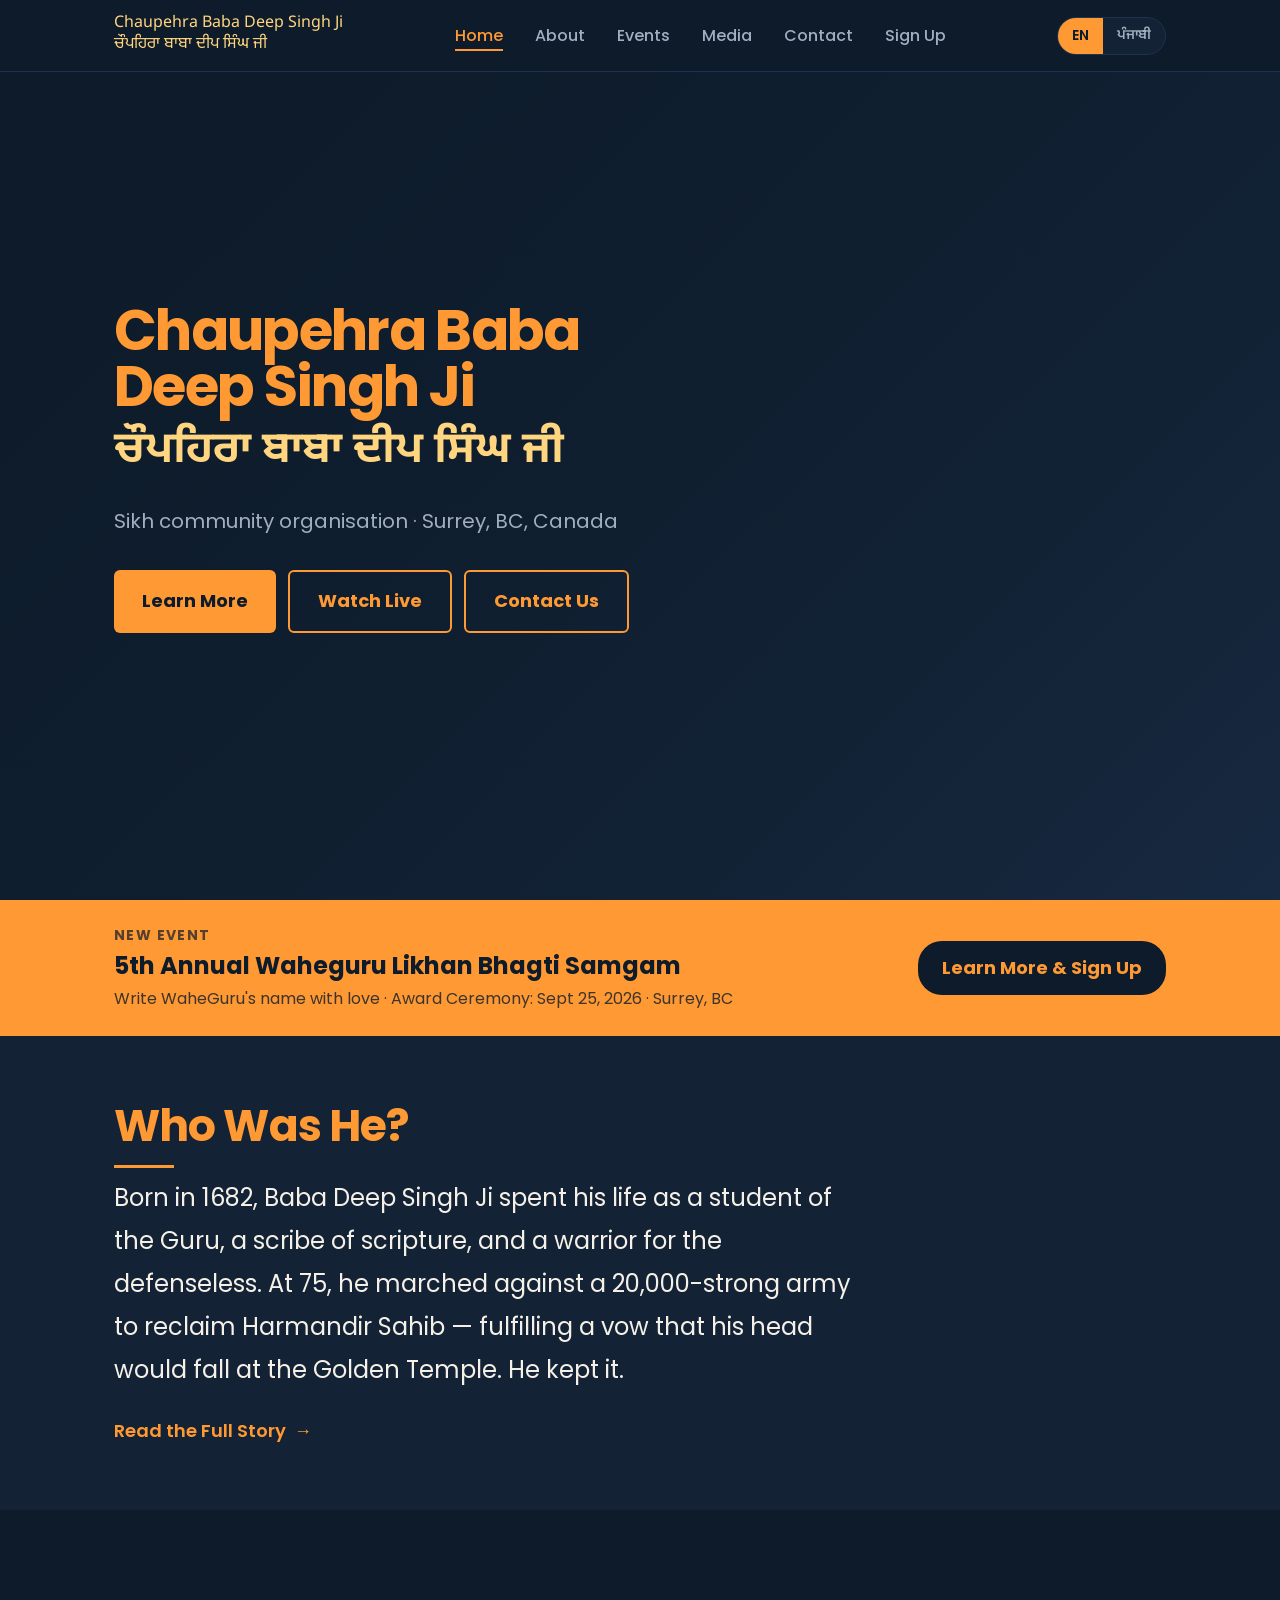
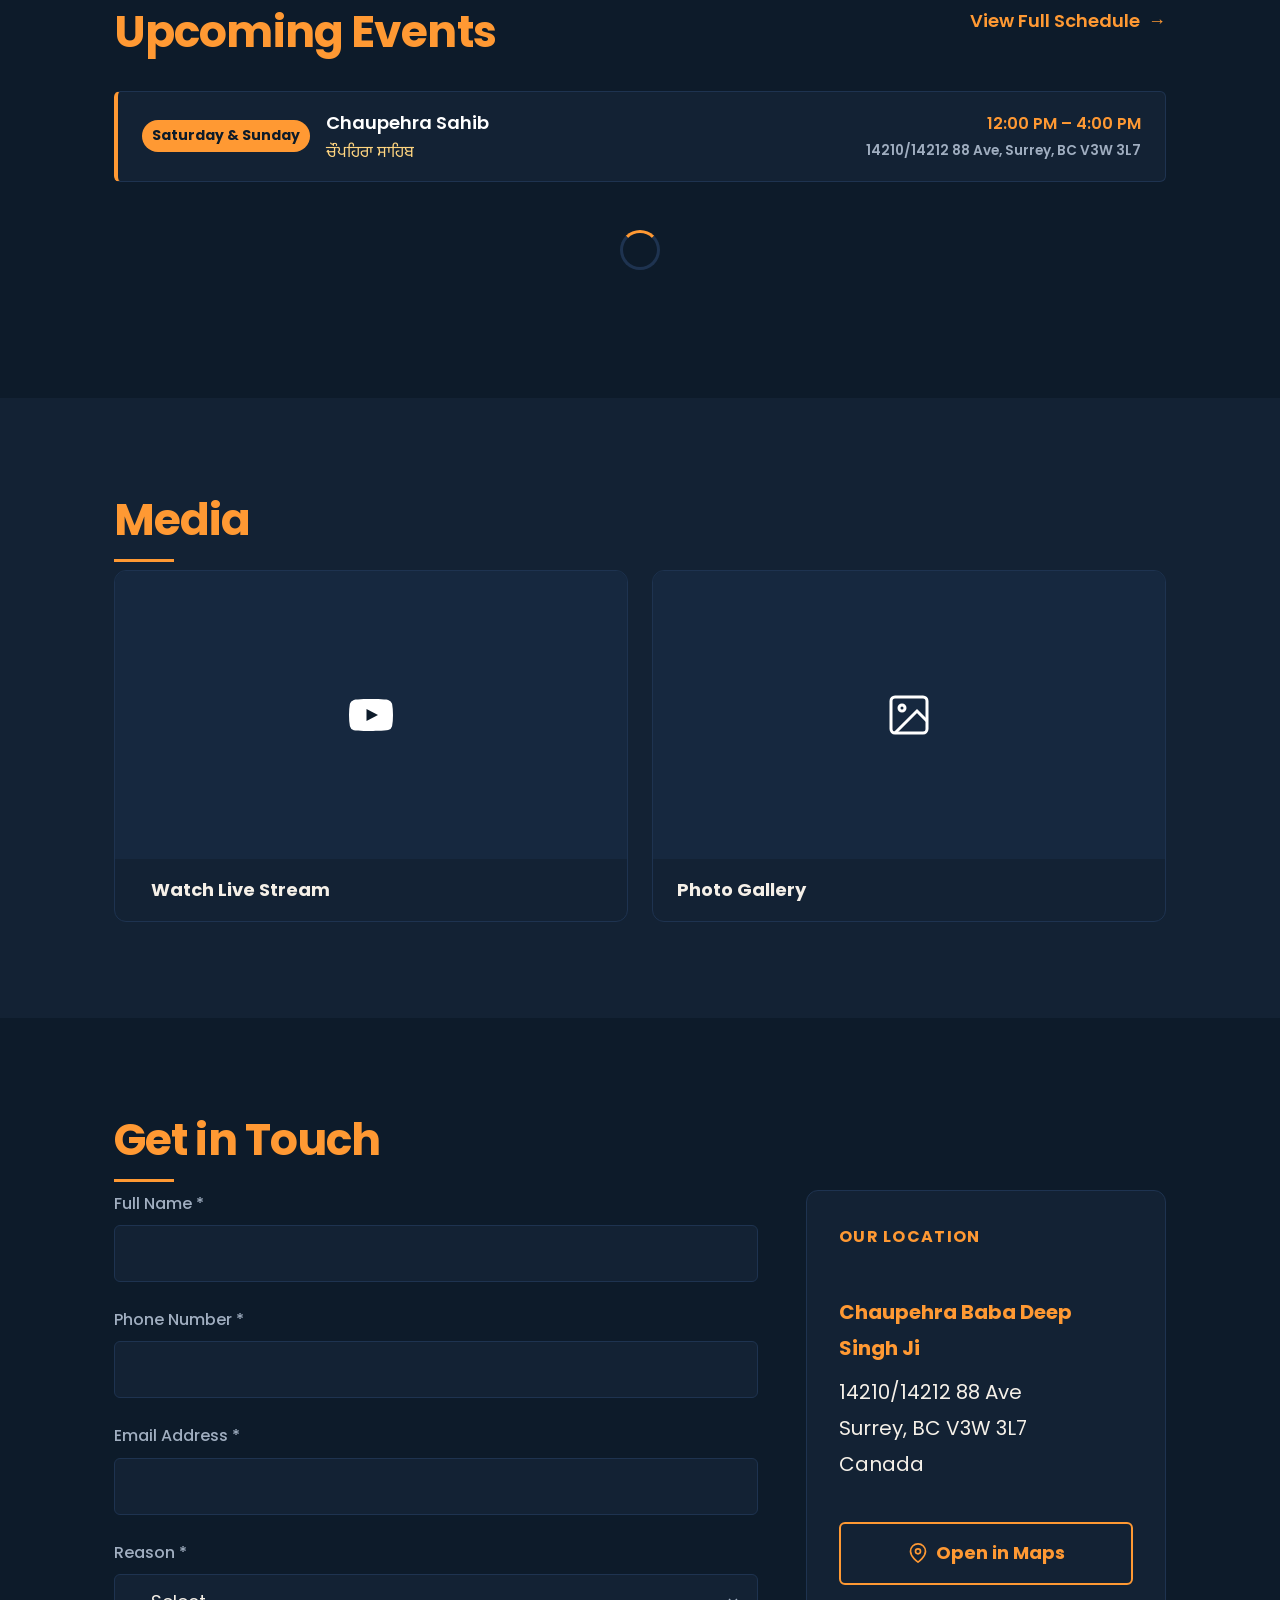
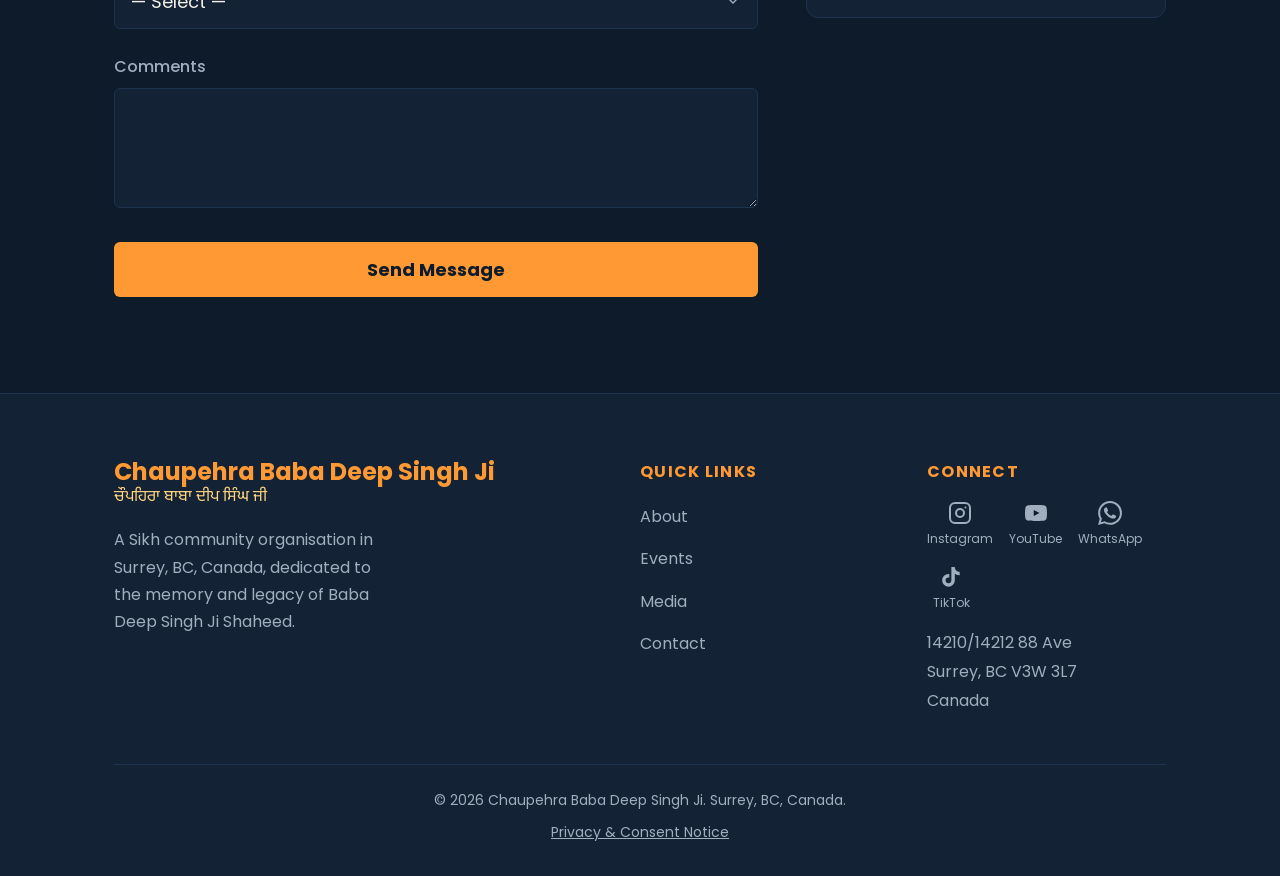
==== commit 2249cf14: "Add Khanda favicon across all pages Co-Authored-By: Claude Sonnet 4.6 <noreply@anthropic.com>" ====
--- a/index.html
+++ b/index.html
@@ -2,6 +2,8 @@
 <html lang="en">
 <head>
   <meta charset="UTF-8" />
+  <link rel="icon" type="image/svg+xml" href="/assets/favicon.svg" />
+  <link rel="apple-touch-icon" href="/assets/favicon.svg" />
   <meta name="viewport" content="width=device-width, initial-scale=1.0" />
   <title>Chaupehra Baba Deep Singh Ji — Surrey, BC</title>
   <meta name="description" content="Chaupehra Baba Deep Singh Ji — Sikh community organisation in Surrey, BC, Canada." />
@@ -44,11 +46,11 @@
 </section>
 
 <!-- ── LIKHAN BHAGTI BANNER ── -->
-<a href="likhanbhagti.html" class="lb-home-banner" aria-label="Learn more and sign up for Likhan Bhagti Samgam">
+<a href="likhanbhagti.html" class="lb-home-banner" aria-label="Learn more and sign up for Waheguru Likhan Bhagti Samgam">
   <div class="lb-home-banner-inner container">
     <div class="lb-home-banner-text">
       <span class="lb-home-banner-tag" data-en="New Event" data-pa="ਨਵਾਂ ਸਮਾਗਮ">New Event</span>
-      <p class="lb-home-banner-title" data-en="5th Annual Likhan Bhagti Samgam" data-pa="5ਵਾਂ ਸਾਲਾਨਾ ਲਿਖਣ ਭਗਤੀ ਸਮਾਗਮ">5th Annual Likhan Bhagti Samgam</p>
+      <p class="lb-home-banner-title" data-en="5th Annual Waheguru Likhan Bhagti Samgam" data-pa="5ਵਾਂ ਸਾਲਾਨਾ ਵਾਹਿਗੁਰੂ ਲਿਖਣ ਭਗਤੀ ਸਮਾਗਮ">5th Annual Waheguru Likhan Bhagti Samgam</p>
       <p class="lb-home-banner-sub" data-en="Write WaheGuru's name with love · Award Ceremony: Sept 25, 2026 · Surrey, BC" data-pa="ਵਾਹਿਗੁਰੂ ਦਾ ਨਾਮ ਪਿਆਰ ਨਾਲ ਲਿਖੋ · ਇਨਾਮ ਸਮਾਰੋਹ: 25 ਸਤੰਬਰ 2026 · ਸਰੀ, ਬੀ.ਸੀ.">Write WaheGuru's name with love &nbsp;·&nbsp; Award Ceremony: Sept 25, 2026 &nbsp;·&nbsp; Surrey, BC</p>
     </div>
     <span class="lb-home-banner-btn" data-en="Learn More &amp; Sign Up" data-pa="ਹੋਰ ਜਾਣੋ ਅਤੇ ਰਜਿਸਟਰ ਕਰੋ">Learn More &amp; Sign Up →</span>
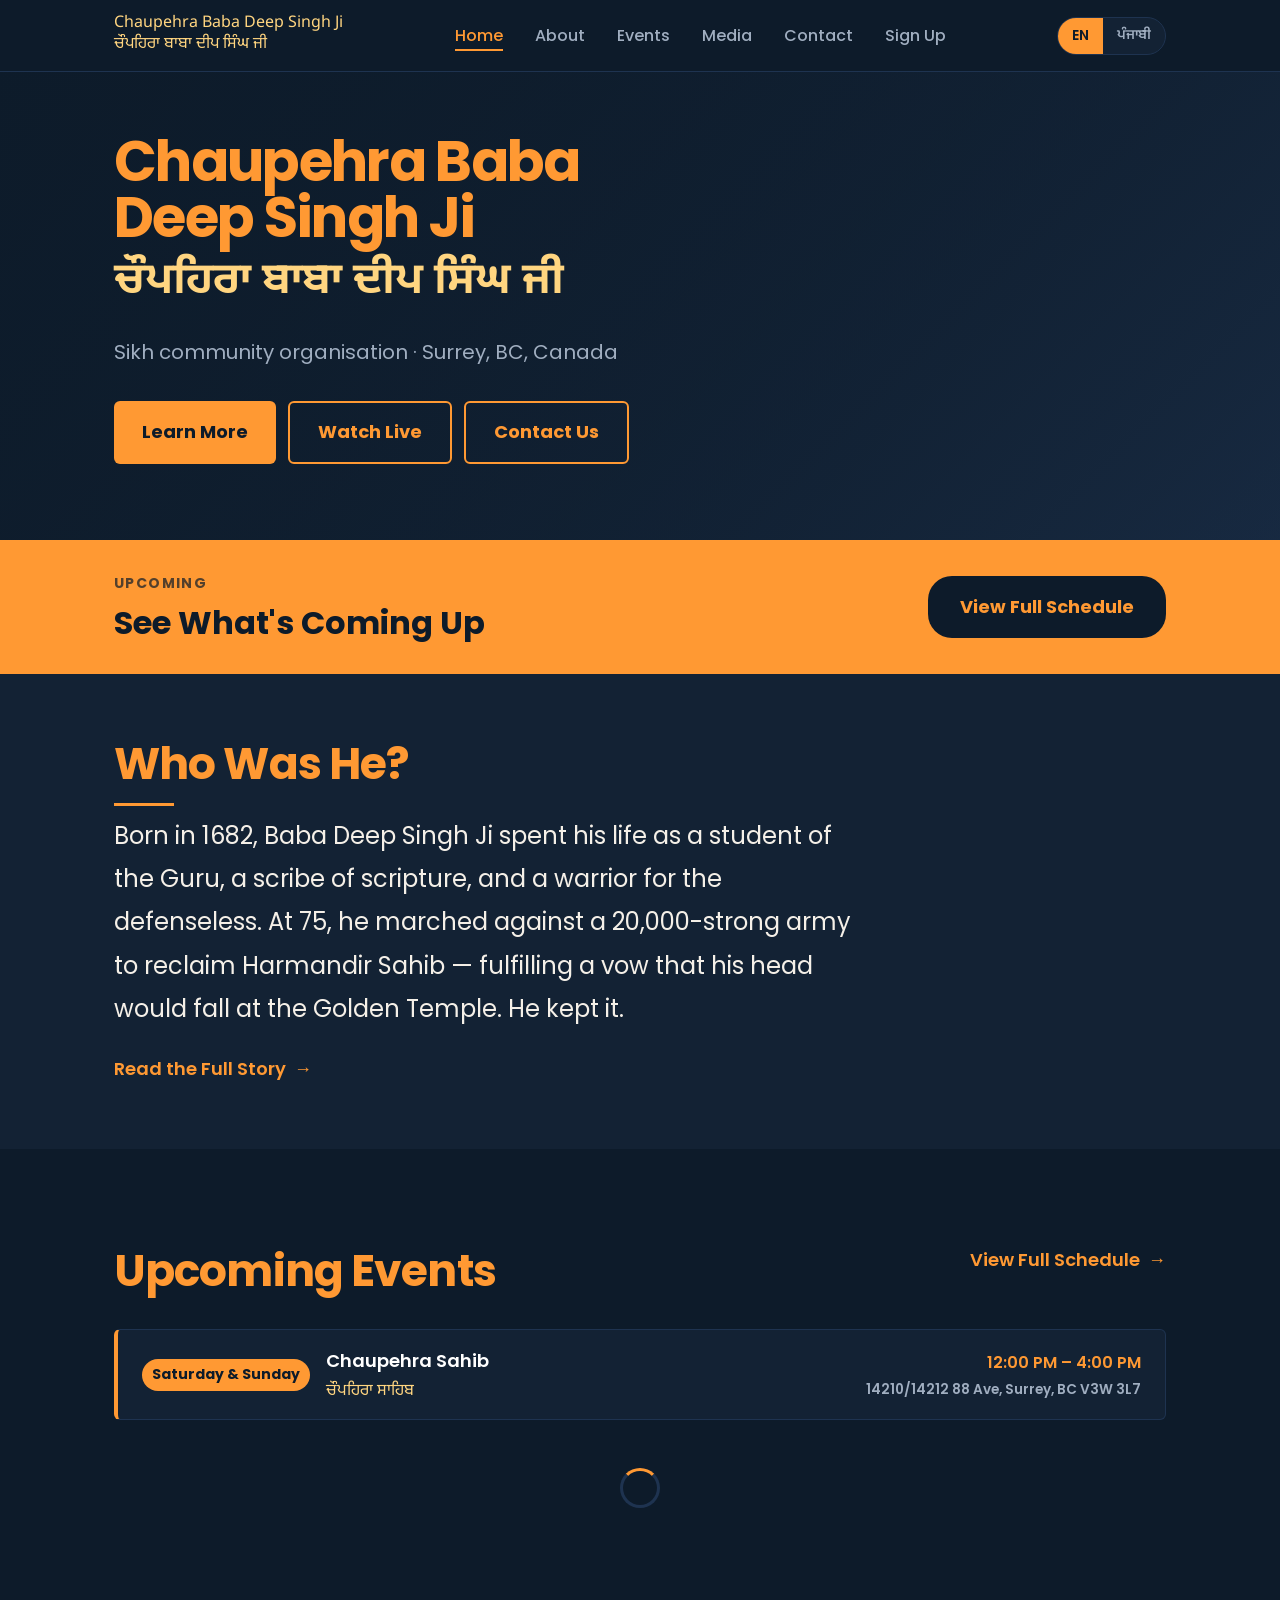
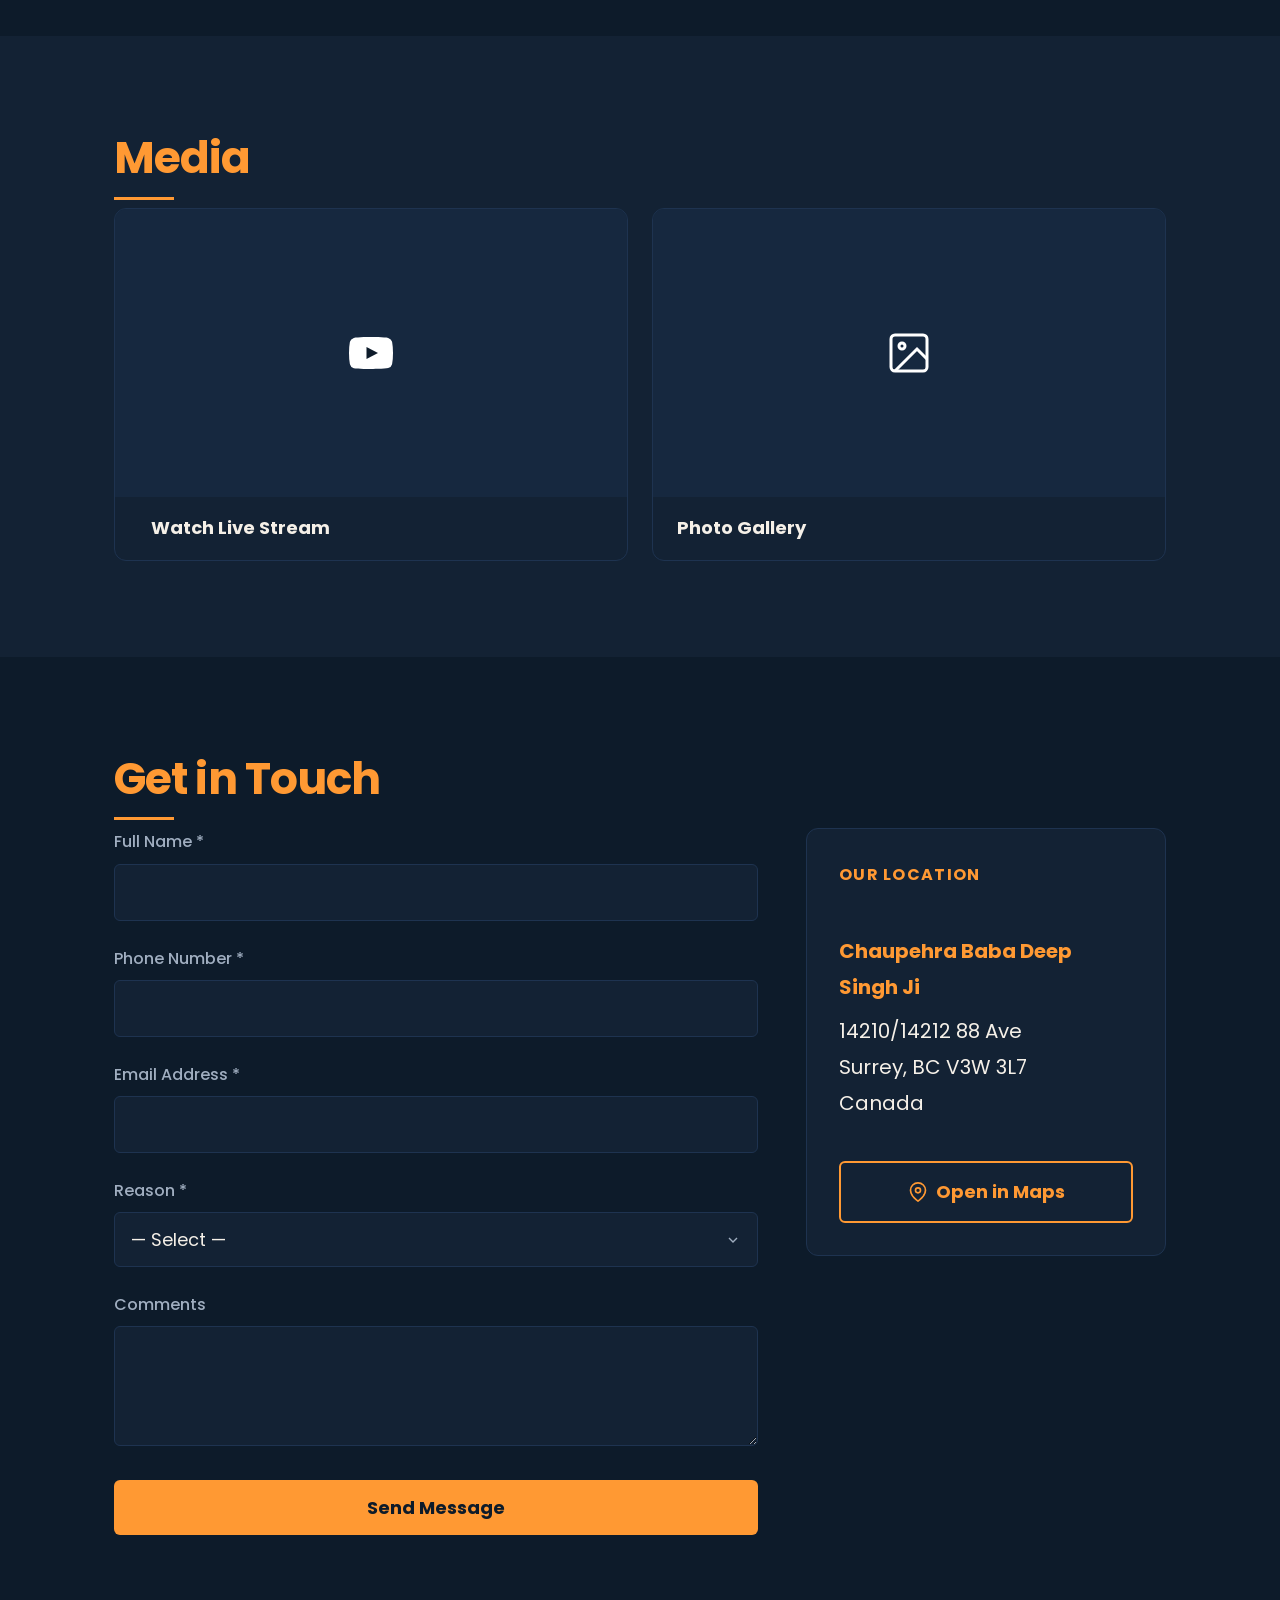
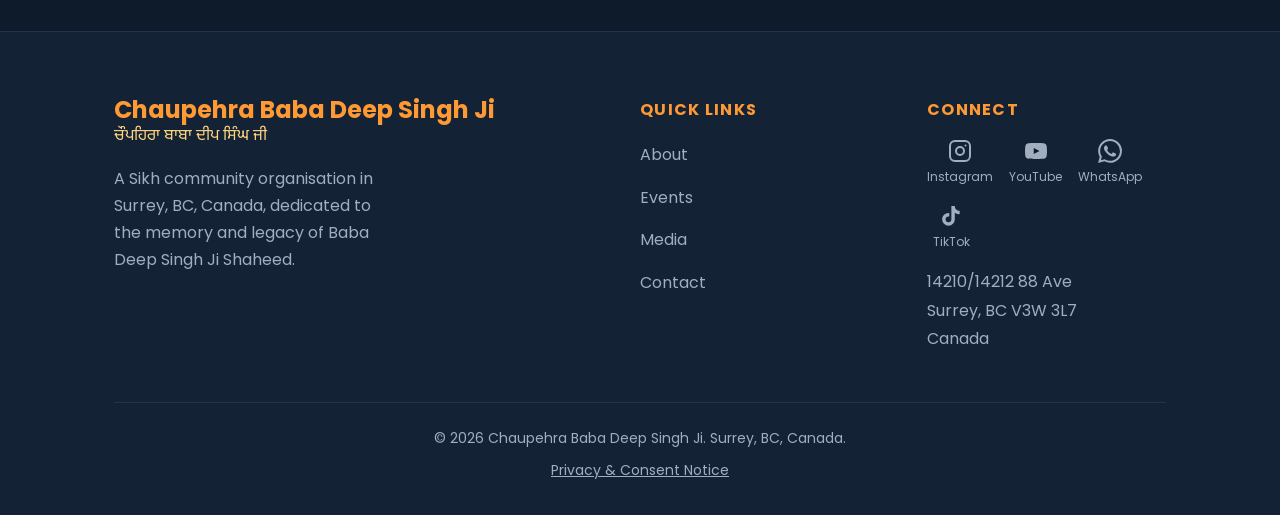
==== commit a1c9ac36: "Prepare repo for public GitHub release Stop tracking large media in git (host externally), reorganiz" ====
--- a/index.html
+++ b/index.html
@@ -45,17 +45,21 @@
   <div class="hero-dots" id="hero-dots" aria-hidden="true"></div>
 </section>
 
-<!-- ── LIKHAN BHAGTI BANNER ── -->
-<a href="likhanbhagti.html" class="lb-home-banner" aria-label="Learn more and sign up for Waheguru Likhan Bhagti Samgam">
-  <div class="lb-home-banner-inner container">
-    <div class="lb-home-banner-text">
-      <span class="lb-home-banner-tag" data-en="New Event" data-pa="ਨਵਾਂ ਸਮਾਗਮ">New Event</span>
-      <p class="lb-home-banner-title" data-en="5th Annual Waheguru Likhan Bhagti Samgam" data-pa="5ਵਾਂ ਸਾਲਾਨਾ ਵਾਹਿਗੁਰੂ ਲਿਖਣ ਭਗਤੀ ਸਮਾਗਮ">5th Annual Waheguru Likhan Bhagti Samgam</p>
-      <p class="lb-home-banner-sub" data-en="Write WaheGuru's name with love · Award Ceremony: Sept 25, 2026 · Surrey, BC" data-pa="ਵਾਹਿਗੁਰੂ ਦਾ ਨਾਮ ਪਿਆਰ ਨਾਲ ਲਿਖੋ · ਇਨਾਮ ਸਮਾਰੋਹ: 25 ਸਤੰਬਰ 2026 · ਸਰੀ, ਬੀ.ਸੀ.">Write WaheGuru's name with love &nbsp;·&nbsp; Award Ceremony: Sept 25, 2026 &nbsp;·&nbsp; Surrey, BC</p>
-    </div>
-    <span class="lb-home-banner-btn" data-en="Learn More &amp; Sign Up" data-pa="ਹੋਰ ਜਾਣੋ ਅਤੇ ਰਜਿਸਟਰ ਕਰੋ">Learn More &amp; Sign Up →</span>
-  </div>
-</a>
+<!-- ── EVENTS BANNER CAROUSEL ── -->
+<section class="events-banner" id="events-banner" aria-label="Upcoming events">
+  <div class="events-banner-track" id="events-banner-track">
+    <a href="events.html" class="events-banner-slide events-banner-slide--fallback active">
+      <div class="events-banner-inner container">
+        <div class="events-banner-text">
+          <span class="events-banner-tag" data-en="Upcoming" data-pa="ਆਉਣ ਵਾਲਾ">Upcoming</span>
+          <p class="events-banner-title" data-en="See What's Coming Up" data-pa="ਆਉਣ ਵਾਲੇ ਸਮਾਗਮ ਵੇਖੋ">See What's Coming Up</p>
+        </div>
+        <span class="events-banner-btn" data-en="View Full Schedule" data-pa="ਪੂਰਾ ਪ੍ਰੋਗਰਾਮ">View Full Schedule →</span>
+      </div>
+    </a>
+  </div>
+  <div class="events-banner-dots" id="events-banner-dots" aria-hidden="true"></div>
+</section>
 
 <!-- ── ABOUT SNIPPET ── -->
 <section class="section section--mid home-about">
@@ -245,6 +249,52 @@
         timer = setInterval(() => goTo(cur + 1), 5000);
     };
     dots.forEach(d => d.addEventListener('click', () => { goTo(+d.dataset.idx); resetTimer(); }));
+    resetTimer();
+  }
+
+  /* ── Events banner carousel (next 3 upcoming events) ── */
+  async function initEventsBannerCarousel() {
+    const track = document.getElementById('events-banner-track');
+    const dotsEl = document.getElementById('events-banner-dots');
+    const today = new Date().toISOString().split('T')[0];
+    const { data, error } = await sb.from('events')
+      .select('*').gte('date', today).eq('is_published', true)
+      .order('date').order('start_time').limit(3);
+    if (error || !data || !data.length) return;
+
+    const fmtD = d => new Date(d+'T00:00:00').toLocaleDateString('en-CA',{month:'short',day:'numeric',year:'numeric'});
+    const fmtT = t => { if (!t) return ''; const [h,m] = t.split(':'); const d = new Date(); d.setHours(+h,+m); return d.toLocaleTimeString('en-CA',{hour:'numeric',minute:'2-digit',hour12:true}); };
+    track.innerHTML = data.map((ev, i) => `
+      <a href="${ev.link_url || 'events.html'}" class="events-banner-slide${i===0?' active':''}">
+        <div class="events-banner-inner container">
+          <div class="events-banner-text">
+            <span class="events-banner-tag">${ev.is_gurpurab ? 'Gurpurab' : 'Upcoming Event'}</span>
+            <p class="events-banner-title">${ev.name}</p>
+            <p class="events-banner-sub">${fmtD(ev.date)}${ev.start_time ? ' · ' + fmtT(ev.start_time) : ''} &nbsp;·&nbsp; Surrey, BC</p>
+          </div>
+          <span class="events-banner-btn">${ev.link_url ? 'Learn More & Sign Up' : 'View Details'} →</span>
+        </div>
+      </a>`).join('');
+    dotsEl.innerHTML = data.map((_, i) =>
+      `<button class="events-banner-dot${i===0?' active':''}" data-idx="${i}" aria-label="Slide ${i+1}"></button>`
+    ).join('');
+
+    if (data.length < 2) return;
+    let cur = 0;
+    const slides = track.querySelectorAll('.events-banner-slide');
+    const dots   = dotsEl.querySelectorAll('.events-banner-dot');
+    const goTo = i => {
+      slides[cur].classList.remove('active'); dots[cur].classList.remove('active');
+      cur = (i + slides.length) % slides.length;
+      slides[cur].classList.add('active'); dots[cur].classList.add('active');
+    };
+    let timer;
+    const resetTimer = () => {
+      clearInterval(timer);
+      if (!window.matchMedia('(prefers-reduced-motion: reduce)').matches)
+        timer = setInterval(() => goTo(cur + 1), 6000);
+    };
+    dots.forEach(d => d.addEventListener('click', (e) => { e.preventDefault(); goTo(+d.dataset.idx); resetTimer(); }));
     resetTimer();
   }
 
@@ -351,6 +401,7 @@
 
   document.addEventListener('DOMContentLoaded', () => {
     initHeroCarousel();
+    initEventsBannerCarousel();
     loadHomeEvents();
     loadMediaPreview();
     initHomeForm();
--- a/css/home.css
+++ b/css/home.css
@@ -1,29 +1,44 @@
 /* ── Home page ── */
 
-/* ── LIKHAN BHAGTI HOME BANNER ── */
-.lb-home-banner {
+/* ── EVENTS BANNER CAROUSEL ── */
+.events-banner {
+  position: relative;
+  overflow: hidden;
+}
+.events-banner-track {
+  position: relative;
+  display: grid;
+}
+.events-banner-slide {
+  grid-area: 1 / 1;
   display: block;
   background: var(--saffron);
   text-decoration: none;
-  transition: background var(--transition);
-}
-.lb-home-banner:hover { background: var(--saffron-dark); }
-
-.lb-home-banner-inner {
+  opacity: 0;
+  visibility: hidden;
+  transition: opacity 0.6s ease-out, background var(--transition);
+}
+.events-banner-slide.active {
+  opacity: 1;
+  visibility: visible;
+}
+.events-banner-slide:hover { background: var(--saffron-dark); }
+
+.events-banner-inner {
   display: flex;
   align-items: center;
   justify-content: space-between;
   gap: var(--space-6);
-  padding-top: var(--space-6);
-  padding-bottom: var(--space-6);
+  padding-top: var(--space-8);
+  padding-bottom: var(--space-8);
   flex-wrap: wrap;
 }
-.lb-home-banner-text {
+.events-banner-text {
   display: flex;
   flex-direction: column;
-  gap: var(--space-1);
-}
-.lb-home-banner-tag {
+  gap: var(--space-2);
+}
+.events-banner-tag {
   font-size: var(--text-xs);
   font-weight: 700;
   text-transform: uppercase;
@@ -31,44 +46,74 @@
   color: var(--navy);
   opacity: 0.7;
 }
-.lb-home-banner-title {
-  font-size: var(--text-xl);
+.events-banner-title {
+  font-size: var(--text-2xl);
   font-weight: 700;
   color: var(--navy);
   line-height: 1.2;
 }
-.lb-home-banner-sub {
-  font-size: var(--text-sm);
+.events-banner-sub {
+  font-size: var(--text-base);
   color: var(--navy);
   opacity: 0.8;
 }
-.lb-home-banner-btn {
+.events-banner-btn {
   flex-shrink: 0;
   background: var(--navy);
   color: var(--saffron);
   font-weight: 700;
   font-size: var(--text-base);
-  padding: var(--space-3) var(--space-6);
+  padding: var(--space-4) var(--space-8);
   border-radius: 24px;
   transition: background var(--transition), color var(--transition);
   white-space: nowrap;
 }
-.lb-home-banner:hover .lb-home-banner-btn {
+.events-banner-slide:hover .events-banner-btn {
   background: var(--navy-light);
   color: var(--white);
 }
+.events-banner-dots {
+  position: absolute;
+  bottom: var(--space-3);
+  left: 50%;
+  transform: translateX(-50%);
+  display: flex;
+  gap: var(--space-2);
+  z-index: 2;
+}
+.events-banner-dot {
+  width: 8px;
+  height: 8px;
+  border-radius: 50%;
+  border: none;
+  background: rgba(13, 27, 42, 0.3);
+  cursor: pointer;
+  padding: 0;
+  transition: background var(--transition), transform var(--transition);
+}
+.events-banner-dot.active {
+  background: var(--navy);
+  transform: scale(1.3);
+}
 @media (max-width: 640px) {
-  .lb-home-banner-title { font-size: var(--text-lg); }
-  .lb-home-banner-btn { width: 100%; text-align: center; }
+  .events-banner-title { font-size: var(--text-xl); }
+  .events-banner-btn { width: 100%; text-align: center; }
+  .events-banner-dots { display: none; }
+}
+@media (prefers-reduced-motion: reduce) {
+  .events-banner-slide { transition: none; }
 }
 
 /* ── HERO ── */
 .hero {
   position: relative;
-  min-height: 100vh;
+  min-height: 60vh;
   display: flex;
   align-items: center;
   overflow: hidden;
+}
+@media (max-width: 640px) {
+  .hero { min-height: 75vh; }
 }
 
 .hero-carousel {
@@ -106,8 +151,8 @@
   align-items: center;
   justify-content: space-between;
   gap: var(--space-8);
-  padding-top: 100px;
-  padding-bottom: var(--space-16);
+  padding-top: 90px;
+  padding-bottom: var(--space-8);
   width: 100%;
 }
 
@@ -159,7 +204,7 @@
 }
 .hero-portrait img {
   width: 100%;
-  max-height: 640px;
+  max-height: 440px;
   object-fit: contain;
   filter: drop-shadow(0 0 40px rgba(255,153,51,0.3));
 }
